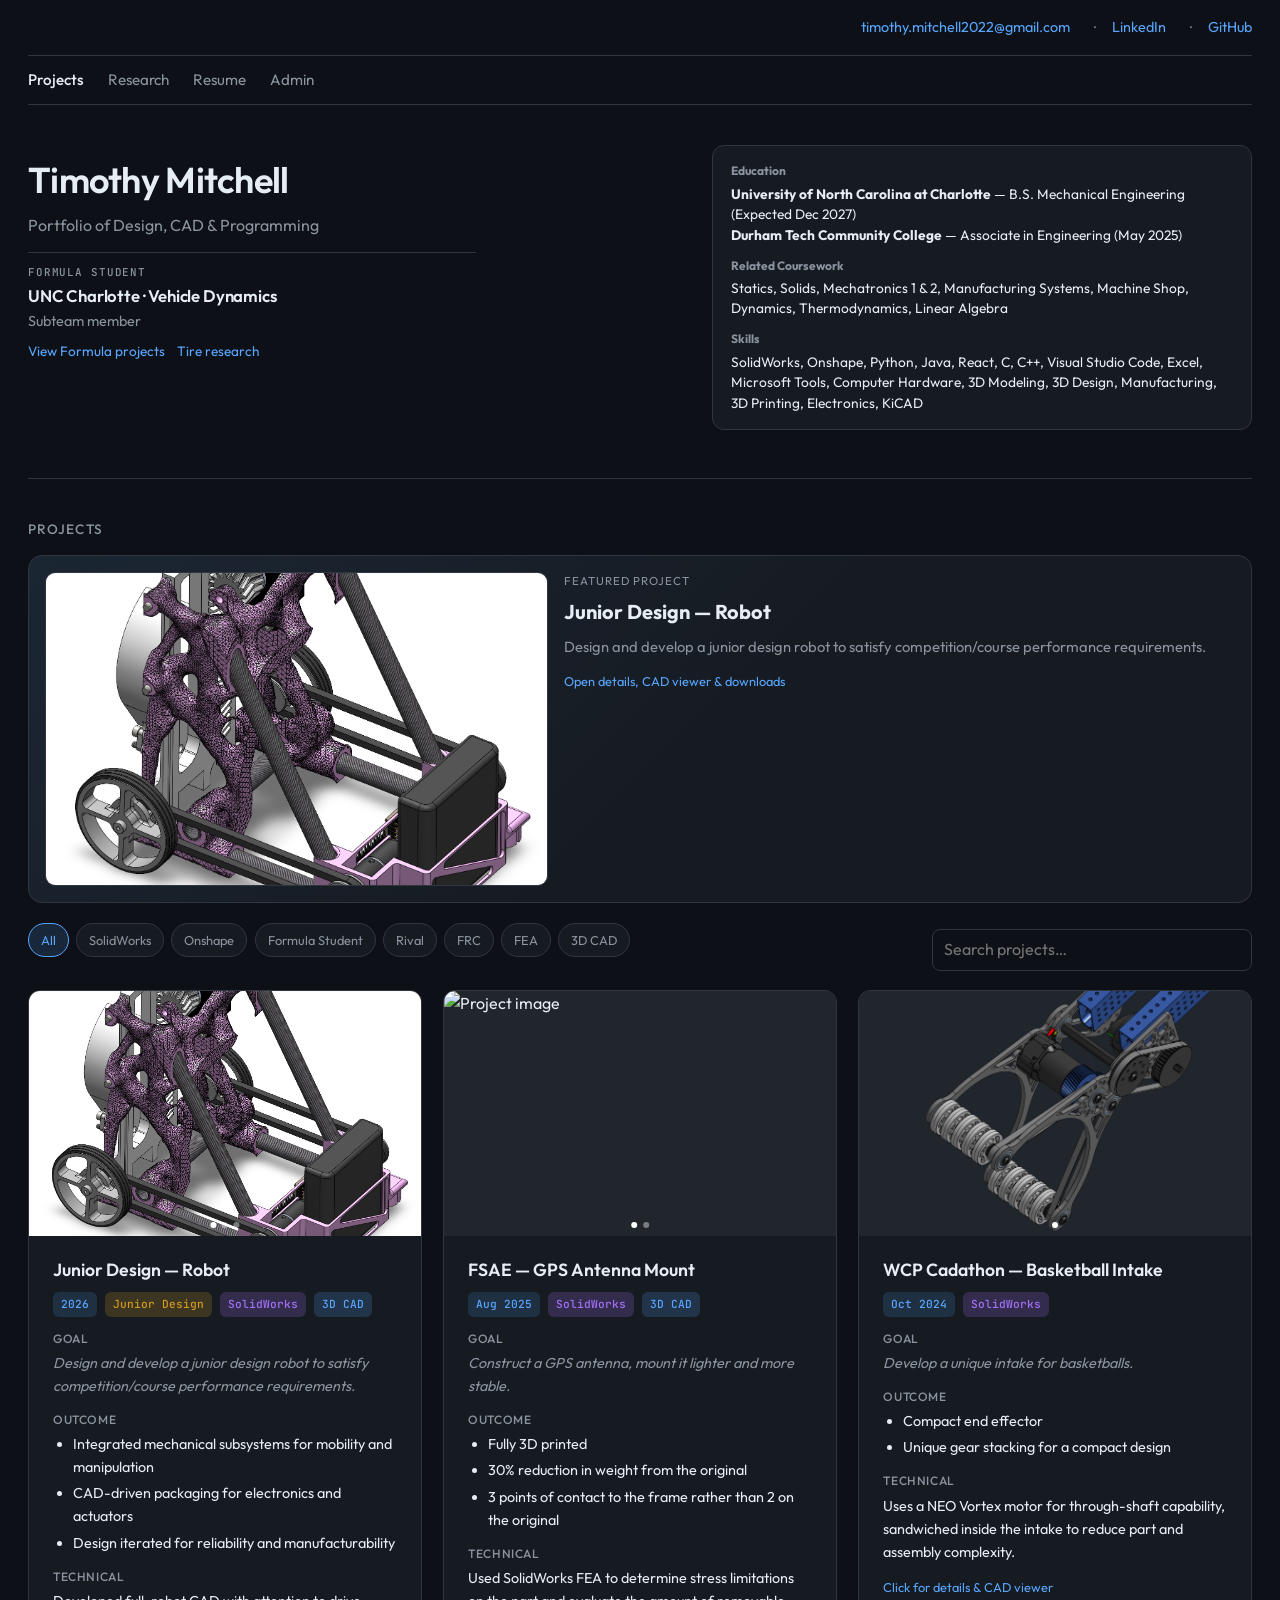
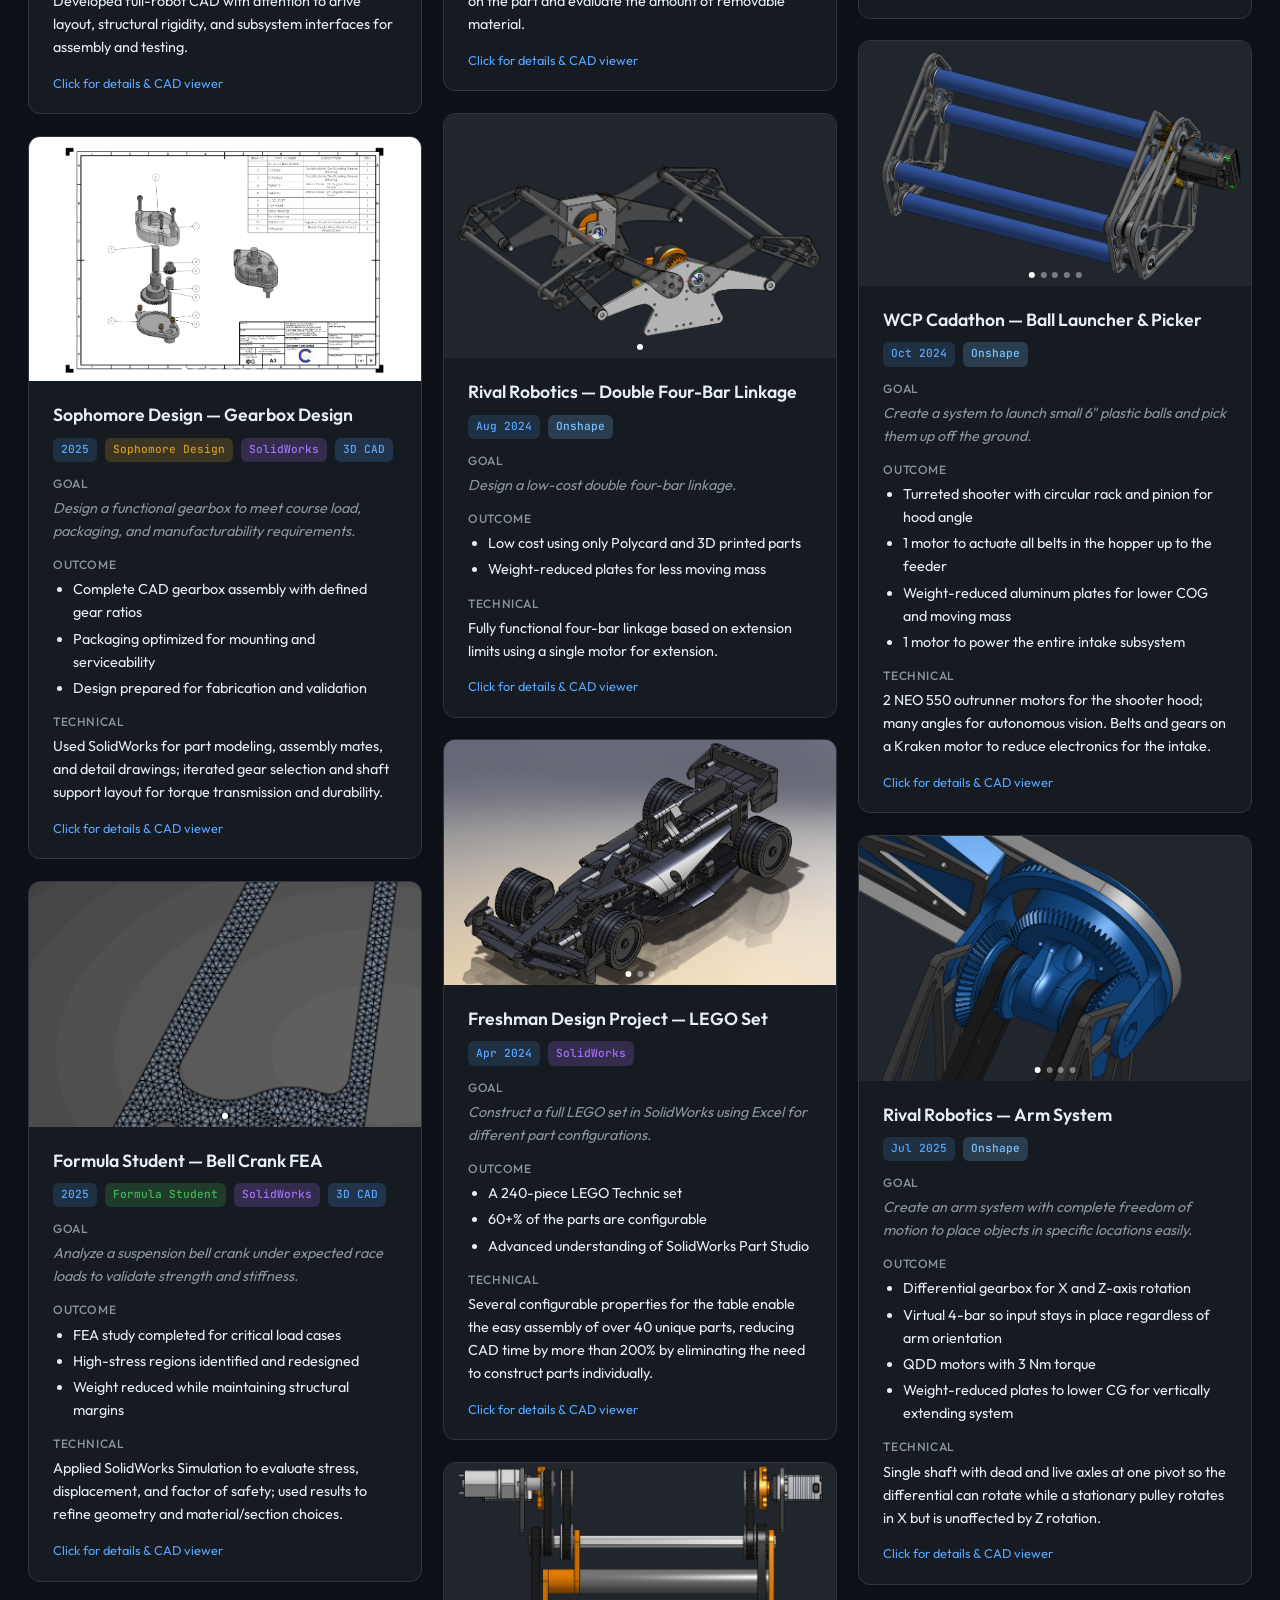
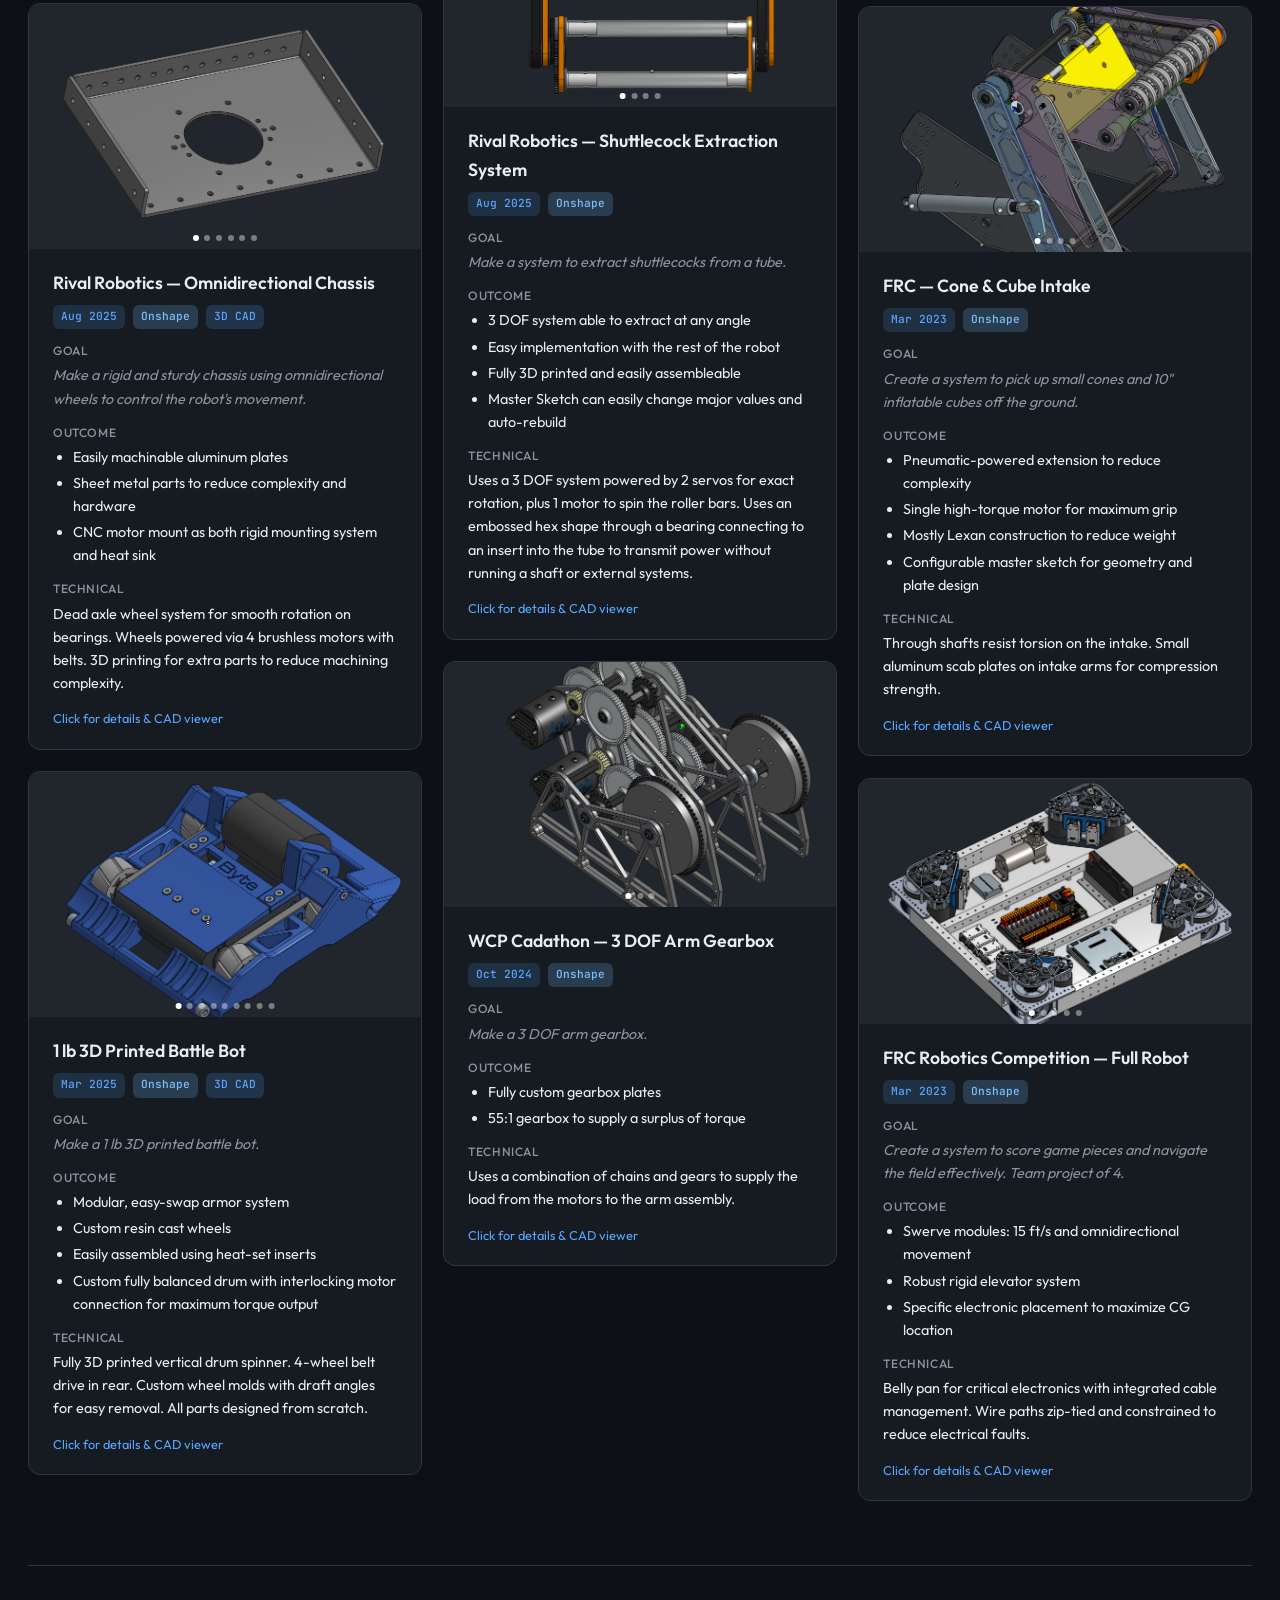
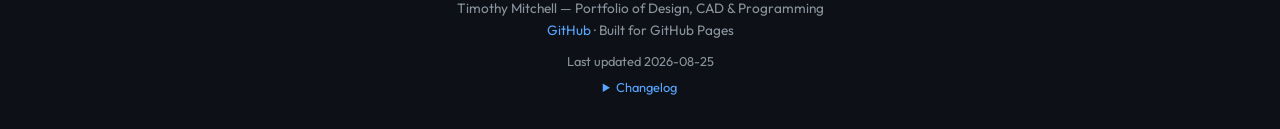
==== index.html @ 36905fd9 "﻿Ship portfolio CAD viewer, local admin CMS, and project polish. Adds STEP/GLB viewer features, feat" ====
<!DOCTYPE html>
<html lang="en">
<head>
  <meta charset="UTF-8" />
  <meta name="viewport" content="width=device-width, initial-scale=1.0" />
  <title>Timothy Mitchell — Portfolio of Design, CAD & Programming</title>
  <meta name="description" content="Portfolio of Timothy Mitchell — mechanical design, CAD, FEA, Formula Student, and robotics projects. SolidWorks, Onshape, and engineering coursework." />
  <meta name="author" content="Timothy Mitchell" />
  <link rel="canonical" href="https://timothym2005.github.io/Portfolio-Website/" />
  <meta property="og:type" content="website" />
  <meta property="og:title" content="Timothy Mitchell — Portfolio of Design, CAD & Programming" />
  <meta property="og:description" content="Mechanical design, CAD, FEA, Formula Student, and robotics projects." />
  <meta property="og:url" content="https://timothym2005.github.io/Portfolio-Website/" />
  <meta property="og:image" content="https://timothym2005.github.io/Portfolio-Website/images/gearbox-design/full-assembly.png" />
  <meta name="twitter:card" content="summary_large_image" />
  <meta name="twitter:title" content="Timothy Mitchell — Portfolio of Design, CAD & Programming" />
  <meta name="twitter:description" content="Mechanical design, CAD, FEA, Formula Student, and robotics projects." />
  <meta name="twitter:image" content="https://timothym2005.github.io/Portfolio-Website/images/gearbox-design/full-assembly.png" />
  <link rel="icon" href="favicon.svg" type="image/svg+xml" />
  <link rel="preconnect" href="https://fonts.googleapis.com" />
  <link rel="preconnect" href="https://fonts.gstatic.com" crossorigin />
  <link href="https://fonts.googleapis.com/css2?family=Outfit:wght@300;400;500;600;700&family=JetBrains+Mono:wght@400;500&display=swap" rel="stylesheet" />
  <link rel="stylesheet" href="style.css" />
  <script type="importmap">
  {
    "imports": {
      "three": "https://cdn.jsdelivr.net/npm/three@0.164.1/build/three.module.js",
      "three/addons/": "https://cdn.jsdelivr.net/npm/three@0.164.1/examples/jsm/"
    }
  }
  </script>
  <style>
    /* Projects page only */
    section {
      padding: 2.5rem 0 4rem;
    }

    section h2 {
      font-size: 0.85rem;
      font-weight: 500;
      text-transform: uppercase;
      letter-spacing: 0.08em;
      color: var(--text-muted);
      margin-bottom: 0;
      column-span: all;
    }

    .visually-hidden {
      position: absolute;
      width: 1px;
      height: 1px;
      padding: 0;
      margin: -1px;
      overflow: hidden;
      clip: rect(0, 0, 0, 0);
      white-space: nowrap;
      border: 0;
    }

    .projects-heading-row {
      display: flex;
      flex-wrap: wrap;
      align-items: baseline;
      justify-content: space-between;
      gap: 0.5rem 1rem;
      margin-bottom: 0.85rem;
    }

    .projects-filter-count {
      margin: 0;
      font-size: 0.85rem;
      color: var(--text-muted);
    }

    .project-filters {
      display: flex;
      flex-wrap: wrap;
      gap: 0.45rem;
      margin-bottom: 1.25rem;
    }

    .project-filter-btn {
      border: 1px solid var(--border);
      background: var(--surface);
      color: var(--text-muted);
      border-radius: 999px;
      padding: 0.35rem 0.75rem;
      font: inherit;
      font-size: 0.8rem;
      cursor: pointer;
      transition: border-color 0.15s, color 0.15s, background 0.15s;
    }

    .project-filter-btn:hover {
      border-color: var(--accent);
      color: var(--text);
    }

    .project-filter-btn.active {
      border-color: var(--accent);
      background: var(--accent-soft);
      color: var(--accent);
    }

    .project.is-filter-hidden {
      display: none;
    }

    .projects {
      column-count: 1;
      column-gap: 1.35rem;
    }

    .project {
      break-inside: avoid;
      margin-bottom: 1.35rem;
    }

    @media (min-width: 640px) {
      .projects { column-count: 2; }
    }

    @media (min-width: 980px) {
      .projects { column-count: 3; }
    }

    @media (min-width: 1400px) {
      .projects {
        column-count: 4;
        column-gap: 1.25rem;
      }
    }

    .project {
      background: var(--surface);
      border: 1px solid var(--border);
      border-radius: 12px;
      overflow: hidden;
      transition: border-color 0.2s, background 0.2s;
      display: flex;
      flex-direction: column;
    }

    .project-body {
      padding: 1.25rem 1.5rem;
    }

    .project:hover {
      border-color: var(--accent);
      background: var(--surface-hover);
    }

    .project-body .project-header {
      display: flex;
      flex-wrap: wrap;
      align-items: center;
      gap: 0.5rem 1rem;
      margin-bottom: 0.75rem;
    }

    .project-title {
      font-size: 1.1rem;
      font-weight: 600;
    }

    .project-meta {
      display: flex;
      flex-wrap: wrap;
      gap: 0.5rem;
    }

    .pill {
      font-size: 0.7rem;
      font-weight: 500;
      padding: 0.2rem 0.5rem;
      border-radius: 6px;
      font-family: 'JetBrains Mono', monospace;
    }

    .pill.date {
      background: var(--accent-soft);
      color: var(--accent);
    }

    .pill.solidworks {
      background: rgba(163, 113, 247, 0.2);
      color: var(--tag-swd);
    }

    .pill.onshape {
      background: rgba(121, 192, 255, 0.2);
      color: var(--tag-onshape);
    }

    .pill.formula {
      background: rgba(63, 185, 80, 0.2);
      color: var(--success);
    }

    .pill.course {
      background: rgba(210, 153, 34, 0.2);
      color: #d29922;
    }

    .project h3 {
      font-size: 0.75rem;
      font-weight: 500;
      text-transform: uppercase;
      letter-spacing: 0.05em;
      color: var(--text-muted);
      margin: 0.75rem 0 0.25rem;
    }

    .project p, .project ul {
      font-size: 0.9rem;
      color: var(--text);
      margin-bottom: 0.5rem;
    }

    .project ul {
      padding-left: 1.25rem;
      margin-top: 0.25rem;
    }

    .project li {
      margin-bottom: 0.2rem;
    }

    .project .goal {
      color: var(--text-muted);
      font-style: italic;
    }

    /* Carousel */
    .project-carousel {
      position: relative;
      width: 100%;
      aspect-ratio: 16 / 10;
      background: var(--surface-hover);
      overflow: hidden;
    }

    .project-carousel.carousel-empty {
      display: flex;
      align-items: center;
      justify-content: center;
      color: var(--text-muted);
      font-size: 0.85rem;
    }

    .carousel-viewport {
      position: relative;
      width: 100%;
      height: 100%;
    }

    .carousel-track {
      position: absolute;
      inset: 0;
      display: flex;
      transition: transform 0.35s ease;
    }

    .carousel-track img {
      height: 100%;
      object-fit: cover;
      flex-shrink: 0;
      display: block;
    }

    .carousel-btn {
      position: absolute;
      top: 50%;
      transform: translateY(-50%);
      width: 2.5rem;
      height: 2.5rem;
      border: none;
      border-radius: 50%;
      background: rgba(0, 0, 0, 0.5);
      color: #fff;
      font-size: 1.25rem;
      cursor: pointer;
      opacity: 0;
      transition: opacity 0.2s;
      z-index: 2;
    }

    .project-carousel:hover .carousel-btn {
      opacity: 1;
    }

    .carousel-prev { left: 0.5rem; }
    .carousel-next { right: 0.5rem; }

    .carousel-dots {
      position: absolute;
      bottom: 0.5rem;
      left: 50%;
      transform: translateX(-50%);
      display: flex;
      gap: 0.35rem;
      z-index: 2;
    }

    .carousel-dot {
      width: 6px;
      height: 6px;
      border-radius: 50%;
      border: none;
      background: rgba(255, 255, 255, 0.4);
      cursor: pointer;
      padding: 0;
      transition: background 0.2s;
    }

    .carousel-dot.active {
      background: #fff;
    }

    .project-body h3 { margin-top: 0.75rem; }

    .project-model-viewer {
      width: 100%;
      aspect-ratio: 16 / 10;
      border: 1px solid var(--border);
      border-radius: 10px;
      overflow: hidden;
      background: radial-gradient(circle at top, #1f2630, #141922 65%);
      display: flex;
      align-items: center;
      justify-content: center;
      color: var(--text-muted);
      font-size: 0.85rem;
      margin-top: 0.5rem;
    }

    .model-viewer-canvas {
      width: 100%;
      height: 100%;
      display: block;
      cursor: grab;
    }

    .model-viewer-canvas:active {
      cursor: grabbing;
    }

    .pill.cad {
      background: rgba(88, 166, 255, 0.18);
      color: var(--accent);
    }

    .project {
      cursor: pointer;
    }

    .project-open-hint {
      margin-top: 0.85rem !important;
      margin-bottom: 0 !important;
      font-size: 0.8rem !important;
      color: var(--accent) !important;
    }

    body.modal-open {
      overflow: hidden;
    }

    .project-modal[hidden] {
      display: none !important;
    }

    .project-modal {
      position: fixed;
      inset: 0;
      z-index: 1000;
      display: flex;
      align-items: center;
      justify-content: center;
      padding: 1rem;
    }

    .project-modal-backdrop {
      position: absolute;
      inset: 0;
      background: rgba(1, 4, 9, 0.72);
    }

    .project-modal-dialog {
      position: relative;
      width: min(1100px, 100%);
      max-height: min(90vh, 900px);
      overflow: auto;
      background: var(--surface);
      border: 1px solid var(--border);
      border-radius: 14px;
      padding: 1.25rem;
      z-index: 1;
    }

    .project-modal-close {
      position: absolute;
      top: 0.65rem;
      right: 0.75rem;
      width: 2.25rem;
      height: 2.25rem;
      border: 1px solid var(--border);
      border-radius: 8px;
      background: var(--bg);
      color: var(--text);
      font-size: 1.35rem;
      line-height: 1;
      cursor: pointer;
    }

    .project-modal-layout {
      display: grid;
      grid-template-columns: 1.2fr 1fr;
      gap: 1.25rem;
      align-items: start;
    }

    .project-modal-viewer {
      width: 100%;
      min-height: 420px;
      border: 1px solid var(--border);
      border-radius: 12px;
      overflow: hidden;
      background: radial-gradient(circle at top, #1f2630, #141922 65%);
      display: flex;
      align-items: stretch;
      justify-content: center;
      color: var(--text-muted);
      font-size: 0.9rem;
      text-align: center;
      padding: 0;
      position: relative;
    }

    .model-viewer-shell {
      width: 100%;
      height: 100%;
      display: grid;
      grid-template-rows: minmax(280px, 1fr) auto auto;
      min-height: 420px;
    }

    .model-viewer-stage {
      position: relative;
      min-height: 280px;
      height: 100%;
      background: radial-gradient(circle at top, #1f2630, #141922 65%);
    }

    .model-viewer-toolbar {
      display: flex;
      flex-wrap: wrap;
      gap: 0.55rem 0.85rem;
      align-items: center;
      padding: 0.55rem 0.7rem;
      border-top: 1px solid var(--border);
      background: rgba(13, 17, 23, 0.92);
      font-size: 0.78rem;
      color: var(--text-muted);
    }

    .model-viewer-field {
      display: inline-flex;
      align-items: center;
      gap: 0.4rem;
    }

    .model-viewer-field select,
    .model-viewer-field input[type="range"] {
      font: inherit;
      color: var(--text);
      background: var(--bg);
      border: 1px solid var(--border);
      border-radius: 6px;
    }

    .model-viewer-field select {
      padding: 0.2rem 0.4rem;
    }

    .model-viewer-explode input[type="range"] {
      width: 7rem;
      vertical-align: middle;
    }

    .model-viewer-toggle {
      display: inline-flex;
      align-items: center;
      gap: 0.35rem;
      cursor: pointer;
    }

    .model-viewer-parts {
      max-height: 9.5rem;
      overflow: auto;
      border-top: 1px solid var(--border);
      background: var(--surface);
      text-align: left;
    }

    .model-viewer-parts-header {
      display: flex;
      justify-content: space-between;
      align-items: center;
      padding: 0.45rem 0.7rem;
      font-size: 0.75rem;
      text-transform: uppercase;
      letter-spacing: 0.05em;
      color: var(--text-muted);
      border-bottom: 1px solid var(--border);
    }

    .model-viewer-parts-header button {
      appearance: none;
      border: 0;
      background: none;
      color: var(--accent);
      font: inherit;
      font-size: 0.78rem;
      text-transform: none;
      letter-spacing: 0;
      cursor: pointer;
      padding: 0;
    }

    .model-viewer-parts-header button:hover {
      text-decoration: underline;
    }

    .model-viewer-parts-list {
      list-style: none;
      margin: 0;
      padding: 0.35rem 0.55rem 0.55rem;
      display: grid;
      gap: 0.35rem;
    }

    .model-viewer-part-row {
      display: grid;
      grid-template-columns: minmax(0, 1fr) auto;
      gap: 0.45rem;
      align-items: center;
    }

    .model-viewer-part-toggle {
      display: flex;
      align-items: center;
      gap: 0.45rem;
      font-size: 0.8rem;
      color: var(--text);
      cursor: pointer;
      min-width: 0;
    }

    .model-viewer-part-toggle span {
      overflow: hidden;
      text-overflow: ellipsis;
      white-space: nowrap;
    }

    .model-viewer-part-material {
      font: inherit;
      font-size: 0.72rem;
      color: var(--text);
      background: var(--bg);
      border: 1px solid var(--border);
      border-radius: 6px;
      padding: 0.15rem 0.3rem;
      max-width: 9.5rem;
    }

    .model-viewer-parts-list label {
      display: flex;
      align-items: center;
      gap: 0.45rem;
      font-size: 0.8rem;
      color: var(--text);
      cursor: pointer;
    }

    .model-viewer-size {
      position: absolute;
      left: 0.6rem;
      bottom: 0.6rem;
      z-index: 2;
      padding: 0.25rem 0.5rem;
      border-radius: 6px;
      background: rgba(13, 17, 23, 0.78);
      border: 1px solid var(--border);
      color: var(--text-muted);
      font-size: 0.72rem;
      pointer-events: none;
    }

    .model-viewer-actions {
      display: inline-flex;
      flex-wrap: wrap;
      gap: 0.35rem;
    }

    .model-viewer-actions button {
      appearance: none;
      border: 1px solid var(--border);
      background: var(--bg);
      color: var(--text);
      font: inherit;
      font-size: 0.75rem;
      border-radius: 6px;
      padding: 0.25rem 0.5rem;
      cursor: pointer;
    }

    .model-viewer-actions button:hover {
      border-color: var(--accent);
      color: var(--accent);
    }

    .project-modal-downloads {
      display: flex;
      flex-wrap: wrap;
      gap: 0.45rem;
      margin-top: 0.55rem;
    }

    .project-download-link {
      display: inline-flex;
      align-items: center;
      padding: 0.35rem 0.65rem;
      border-radius: 8px;
      border: 1px solid var(--border);
      background: var(--surface);
      color: var(--accent);
      text-decoration: none;
      font-size: 0.8rem;
    }

    .project-download-link:hover {
      border-color: var(--accent);
    }

    .project-story {
      margin: 0.35rem 0 0;
      padding-left: 1.1rem;
      color: var(--text);
    }

    .project-story li + li {
      margin-top: 0.35rem;
    }

    .pill.featured {
      background: rgba(63, 185, 80, 0.18);
      color: var(--success);
    }

    .featured-project {
      margin: 0 0 1.25rem;
    }

    .featured-card {
      display: grid;
      grid-template-columns: minmax(220px, 0.9fr) minmax(0, 1.2fr);
      gap: 1rem;
      padding: 1rem;
      border: 1px solid var(--border);
      border-radius: 14px;
      background: linear-gradient(135deg, rgba(88, 166, 255, 0.08), transparent 55%), var(--surface);
      cursor: pointer;
    }

    .featured-card:focus-visible {
      outline: 2px solid var(--accent);
      outline-offset: 2px;
    }

    .featured-media {
      aspect-ratio: 16 / 10;
      border-radius: 10px;
      overflow: hidden;
      border: 1px solid var(--border);
      background: #11161d;
    }

    .featured-media img {
      width: 100%;
      height: 100%;
      object-fit: cover;
      display: block;
    }

    .featured-eyebrow {
      margin: 0 0 0.35rem;
      font-size: 0.72rem;
      letter-spacing: 0.08em;
      text-transform: uppercase;
      color: var(--text-muted);
    }

    .featured-card h3 {
      margin: 0 0 0.45rem;
      font-size: 1.25rem;
    }

    .featured-card .goal {
      color: var(--text-muted);
      font-size: 0.92rem;
    }

    .featured-card .project-open-hint {
      margin-top: 0.75rem !important;
    }

    .projects-toolbar {
      display: flex;
      flex-wrap: wrap;
      gap: 0.75rem;
      align-items: center;
      justify-content: space-between;
      margin-bottom: 0.85rem;
    }

    .project-search {
      flex: 1 1 220px;
      max-width: 320px;
    }

    .project-search input {
      width: 100%;
      font: inherit;
      color: var(--text);
      background: var(--bg);
      border: 1px solid var(--border);
      border-radius: 8px;
      padding: 0.45rem 0.7rem;
    }

    .site-meta-footer {
      margin-top: 0.55rem;
      font-size: 0.8rem;
      color: var(--text-muted);
    }

    .site-meta-footer details {
      margin-top: 0.35rem;
    }

    .site-meta-footer summary {
      cursor: pointer;
      color: var(--accent);
    }

    .site-changelog {
      margin: 0.45rem 0 0;
      padding-left: 1.1rem;
      font-size: 0.78rem;
    }

    @media (max-width: 800px) {
      .featured-card {
        grid-template-columns: 1fr;
      }
    }

    .model-viewer-status p {
      margin: 0;
    }

    .model-viewer-status-note {
      max-width: 22rem;
      font-size: 0.78rem;
    }

    .model-viewer-spinner {
      width: 2rem;
      height: 2rem;
      border: 3px solid var(--border);
      border-top-color: var(--accent);
      border-radius: 50%;
      animation: model-viewer-spin 0.8s linear infinite;
    }

    @keyframes model-viewer-spin {
      to { transform: rotate(360deg); }
    }

    .model-viewer-overlay {
      position: absolute;
      inset: 0;
      display: flex;
      flex-direction: column;
      align-items: center;
      justify-content: center;
      gap: 0.75rem;
      background: rgba(13, 17, 23, 0.72);
      color: var(--text-muted);
      z-index: 2;
      font-size: 0.85rem;
    }

    .model-viewer-overlay[hidden] {
      display: none !important;
    }

    .project-modal-hint {
      margin-top: 0.45rem;
      font-size: 0.8rem;
      color: var(--text-muted);
    }

    .project-modal-content h2 {
      font-size: 1.35rem;
      margin: 0 2rem 0.65rem 0;
    }

    .project-modal-meta {
      display: flex;
      flex-wrap: wrap;
      gap: 0.45rem;
      margin-bottom: 1rem;
    }

    .project-modal-body h3 {
      font-size: 0.75rem;
      font-weight: 500;
      text-transform: uppercase;
      letter-spacing: 0.05em;
      color: var(--text-muted);
      margin: 0.85rem 0 0.3rem;
    }

    .project-modal-body p,
    .project-modal-body ul {
      font-size: 0.95rem;
      color: var(--text);
      margin-bottom: 0.4rem;
    }

    .project-modal-body ul {
      padding-left: 1.2rem;
    }

    .project-modal-body .goal {
      color: var(--text-muted);
      font-style: italic;
    }

    .project-modal-document {
      margin: 0.75rem 0 1rem;
    }

    .project-modal-document-header {
      display: flex;
      flex-wrap: wrap;
      gap: 0.5rem 1rem;
      align-items: center;
      justify-content: space-between;
      margin-bottom: 0.45rem;
    }

    .project-modal-document-header a {
      font-size: 0.85rem;
    }

    .project-modal-pdf {
      width: 100%;
      min-height: 420px;
      height: 50vh;
      border: 1px solid var(--border);
      border-radius: 10px;
      background: var(--bg);
    }

    @media (max-width: 860px) {
      .project-modal-layout {
        grid-template-columns: 1fr;
      }

      .project-modal-viewer {
        aspect-ratio: 16 / 10;
        min-height: 240px;
      }

      .project-modal-pdf {
        min-height: 320px;
        height: 45vh;
      }
    }

    .hero-grid {
      display: grid;
      grid-template-columns: 1fr;
      gap: 1.5rem;
    }

    .hero-intro {
      display: flex;
      flex-direction: column;
      gap: 0.85rem;
      min-width: 0;
    }

    .hero-affiliation {
      max-width: 28rem;
      padding: 0.7rem 0 0.15rem;
      border-top: 1px solid var(--border);
    }

    .hero-affiliation-kicker {
      margin: 0 0 0.2rem;
      font-family: "JetBrains Mono", monospace;
      font-size: 0.68rem;
      font-weight: 500;
      letter-spacing: 0.08em;
      text-transform: uppercase;
      color: var(--text-muted);
    }

    .hero-affiliation-title {
      margin: 0;
      font-size: 1.05rem;
      font-weight: 600;
      letter-spacing: -0.01em;
      color: var(--text);
      line-height: 1.3;
    }

    .hero-affiliation-meta {
      margin: 0.2rem 0 0;
      font-size: 0.9rem;
      color: var(--text-muted);
    }

    .hero-affiliation-actions {
      display: flex;
      flex-wrap: wrap;
      gap: 0.75rem;
      margin-top: 0.55rem;
    }

    .hero-affiliation-actions a,
    .hero-affiliation-actions button {
      appearance: none;
      border: 0;
      background: none;
      padding: 0;
      font: inherit;
      font-size: 0.85rem;
      color: var(--accent);
      text-decoration: none;
      cursor: pointer;
    }

    .hero-affiliation-actions a:hover,
    .hero-affiliation-actions button:hover {
      text-decoration: underline;
    }

    .hero-profile {
      background: var(--surface);
      border: 1px solid var(--border);
      border-radius: 12px;
      padding: 1rem 1.1rem;
      font-size: 0.86rem;
      line-height: 1.5;
    }

    .hero-profile h2 {
      font-size: 0.75rem;
      margin: 0.7rem 0 0.2rem;
      color: var(--text-muted);
    }

    .hero-profile h2:first-child {
      margin-top: 0;
    }

    .hero-profile p {
      margin: 0;
      color: var(--text);
    }

    @media (min-width: 980px) {
      .hero-grid {
        grid-template-columns: minmax(320px, 1.15fr) minmax(420px, 540px);
        align-items: start;
        gap: 2rem;
      }

      .hero-intro {
        padding-top: 0.35rem;
      }
    }
  </style>
</head>
<body>
  <div class="container" id="top">
    <nav class="contact" aria-label="Contact">
      <span><a href="mailto:timothy.mitchell2022@gmail.com">timothy.mitchell2022@gmail.com</a></span>
      <span><a href="https://www.linkedin.com/in/timothy-mitchell-">LinkedIn</a></span>
      <span><a href="https://github.com/TimothyM2005">GitHub</a></span>
    </nav>
    <nav class="site-nav" aria-label="Main">
      <a href="index.html" class="active">Projects</a>
      <a href="research.html">Research</a>
      <a href="resume.html">Resume</a>
      <a href="admin.html">Admin</a>
    </nav>
    <header>
      <div class="hero-grid">
        <div class="hero-intro">
          <div>
            <h1>Timothy Mitchell</h1>
            <p class="tagline">Portfolio of Design, CAD &amp; Programming</p>
          </div>
          <aside class="hero-affiliation" aria-label="Formula Student affiliation">
            <p class="hero-affiliation-kicker">Formula Student</p>
            <p class="hero-affiliation-title">UNC Charlotte · Vehicle Dynamics</p>
            <p class="hero-affiliation-meta">Subteam member</p>
            <div class="hero-affiliation-actions">
              <button type="button" data-filter-jump="formula">View Formula projects</button>
              <a href="research.html">Tire research</a>
            </div>
          </aside>
        </div>
        <aside class="hero-profile" aria-label="Quick profile">
          <h2>Education</h2>
          <p><strong>University of North Carolina at Charlotte</strong> — B.S. Mechanical Engineering (Expected Dec 2027)</p>
          <p><strong>Durham Tech Community College</strong> — Associate in Engineering (May 2025)</p>

          <h2>Related Coursework</h2>
          <p>Statics, Solids, Mechatronics 1 &amp; 2, Manufacturing Systems, Machine Shop, Dynamics, Thermodynamics, Linear Algebra</p>

          <h2>Skills</h2>
          <p>SolidWorks, Onshape, Python, Java, React, C, C++, Visual Studio Code, Excel, Microsoft Tools, Computer Hardware, 3D Modeling, 3D Design, Manufacturing, 3D Printing, Electronics, KiCAD</p>
        </aside>
      </div>
    </header>

    <section>
      <div class="projects-heading-row">
        <h2>Projects</h2>
        <p id="projects-filter-count" class="projects-filter-count" hidden></p>
      </div>
      <div id="featured-project" class="featured-project" hidden></div>
      <div class="projects-toolbar">
        <div class="project-filters" id="project-filters" role="toolbar" aria-label="Filter projects"></div>
        <label class="project-search">
          <span class="visually-hidden">Search projects</span>
          <input id="project-search" type="search" placeholder="Search projects…" autocomplete="off" />
        </label>
      </div>
      <div class="projects" id="projects-grid">
        <p style="color: var(--text-muted); font-size: 0.9rem;">Loading projects…</p>
      </div>
    </section>

    <footer>
      <p>Timothy Mitchell — Portfolio of Design, CAD & Programming</p>
      <p><a href="https://github.com/TimothyM2005">GitHub</a> · Built for GitHub Pages</p>
      <div id="site-meta-footer" class="site-meta-footer" hidden></div>
    </footer>
  </div>

  <a href="#top" class="back-to-top" aria-label="Back to top">&uarr;</a>

  <script type="module">
    import { renderProjects, buildImageManifest, buildModelManifest } from "./scripts/projects.js?v=feat10";
    import { loadProjects } from "./scripts/projects-store.js?v=feat10";

    const AUTO_ADVANCE_MS = 4500;
    const PAUSE_AFTER_MANUAL_MS = 8000;

    function initCarousels(manifest) {
      manifest = manifest || {};
      document.querySelectorAll(".project-carousel").forEach(function (el) {
        const id = el.getAttribute("data-project");
        const images = manifest[id] || [];

        if (images.length === 0) {
          el.classList.add("carousel-empty");
          el.textContent = "Add images in images/" + id + "/ then run: python scripts/build_image_manifest.py";
          return;
        }

        const viewport = document.createElement("div");
        viewport.className = "carousel-viewport";
        const track = document.createElement("div");
        track.className = "carousel-track";
        const imgWidthPct = 100 / images.length;
        track.style.width = 100 * images.length + "%";

        images.forEach(function (src) {
          const img = document.createElement("img");
          img.src = src;
          img.alt = "Project image";
          img.loading = "lazy";
          img.style.width = imgWidthPct + "%";
          track.appendChild(img);
        });

        const prevBtn = document.createElement("button");
        prevBtn.type = "button";
        prevBtn.className = "carousel-btn carousel-prev";
        prevBtn.setAttribute("aria-label", "Previous image");
        prevBtn.innerHTML = "&#8249;";

        const nextBtn = document.createElement("button");
        nextBtn.type = "button";
        nextBtn.className = "carousel-btn carousel-next";
        nextBtn.setAttribute("aria-label", "Next image");
        nextBtn.innerHTML = "&#8250;";

        const dotsWrap = document.createElement("div");
        dotsWrap.className = "carousel-dots";
        images.forEach(function (_, i) {
          const dot = document.createElement("button");
          dot.type = "button";
          dot.className = "carousel-dot" + (i === 0 ? " active" : "");
          dot.setAttribute("aria-label", "Go to image " + (i + 1));
          dotsWrap.appendChild(dot);
        });

        viewport.appendChild(track);
        viewport.appendChild(prevBtn);
        viewport.appendChild(nextBtn);
        el.appendChild(viewport);
        el.appendChild(dotsWrap);

        let index = 0;
        let autoTimer = null;
        let pauseTimer = null;

        function goTo(i) {
          index = (i + images.length) % images.length;
          track.style.transform = "translateX(-" + index * (100 / images.length) + "%)";
          dotsWrap.querySelectorAll(".carousel-dot").forEach(function (d, j) {
            d.classList.toggle("active", j === index);
          });
        }

        function next() {
          goTo(index + 1);
        }

        function prev() {
          goTo(index - 1);
        }

        function startAuto() {
          stopAuto();
          autoTimer = setInterval(next, AUTO_ADVANCE_MS);
        }

        function stopAuto() {
          if (autoTimer) clearInterval(autoTimer);
          autoTimer = null;
        }

        function pauseThenResume() {
          stopAuto();
          if (pauseTimer) clearTimeout(pauseTimer);
          pauseTimer = setTimeout(startAuto, PAUSE_AFTER_MANUAL_MS);
        }

        prevBtn.addEventListener("click", function (event) {
          event.stopPropagation();
          prev();
          pauseThenResume();
        });
        nextBtn.addEventListener("click", function (event) {
          event.stopPropagation();
          next();
          pauseThenResume();
        });
        dotsWrap.querySelectorAll(".carousel-dot").forEach(function (dot, i) {
          dot.addEventListener("click", function (event) {
            event.stopPropagation();
            goTo(i);
            pauseThenResume();
          });
        });

        startAuto();
      });
    }

    function initMedia(projects) {
      const imagesPromise = fetch("images/manifest.json")
        .then(function (r) {
          return r.ok ? r.json() : {};
        })
        .catch(function () {
          return {};
        });

      const modelsPromise = fetch("models/manifest.json")
        .then(function (r) {
          return r.ok ? r.json() : {};
        })
        .catch(function () {
          return {};
        });

      return Promise.all([imagesPromise, modelsPromise]).then(function (results) {
        const folderImageManifest = results[0] || {};
        const fileModelManifest = results[1] || {};
        const imageManifest = buildImageManifest(projects, folderImageManifest);
        const modelManifest = buildModelManifest(projects, fileModelManifest);
        initCarousels(imageManifest);
        renderFeaturedProject(projects, imageManifest);

        // Bind detail-modal clicks independently of Three.js so CDN failures
        // cannot disable "Click for details".
        return import("./scripts/project-modal.js?v=cadui6")
          .then(function (modalMod) {
            modalMod.initProjectModal(projects, modelManifest);
            return import("./scripts/model-viewer.js?v=cadui6")
              .then(function (viewerMod) {
                viewerMod.initModelViewers(modelManifest);
              })
              .catch(function (err) {
                console.warn("3D viewer unavailable; project details still work.", err);
              })
              .then(function () {
                return modelManifest;
              });
          })
          .catch(function (err) {
            console.warn("Project modal unavailable.", err);
            return modelManifest;
          });
      });
    }

    const grid = document.getElementById("projects-grid");
    const filtersEl = document.getElementById("project-filters");
    const filterCountEl = document.getElementById("projects-filter-count");
    let allProjects = [];
    let activeModelManifest = {};
    let activeFilter = "all";
    let activeSearch = "";

    const FILTER_DEFS = [
      { id: "all", label: "All" },
      { id: "solidworks", label: "SolidWorks" },
      { id: "onshape", label: "Onshape" },
      { id: "formula", label: "Formula Student" },
      { id: "rival", label: "Rival" },
      { id: "frc", label: "FRC" },
      { id: "fea", label: "FEA" },
      { id: "cad", label: "3D CAD" }
    ];

    function projectSearchText(project) {
      const tags = (project.tags || []).map(function (tag) {
        return String(tag.label || "") + " " + String(tag.type || "");
      }).join(" ");
      const story = (project.story || []).join(" ");
      return [
        project.id,
        project.title,
        project.goal,
        project.details,
        project.technical,
        story,
        tags
      ].join(" ").toLowerCase();
    }

    function projectMatchesSearch(project, query) {
      if (!query) return true;
      return projectSearchText(project).indexOf(query) !== -1;
    }

    function projectMatchesFilter(project, filterId, modelManifest) {
      if (!filterId || filterId === "all") return true;
      const text = projectSearchText(project);
      const tags = project.tags || [];

      if (filterId === "solidworks") {
        return tags.some(function (tag) {
          return String(tag.type).toLowerCase() === "solidworks" ||
            String(tag.label).toLowerCase().indexOf("solidworks") !== -1;
        }) || text.indexOf("solidworks") !== -1;
      }
      if (filterId === "onshape") {
        return tags.some(function (tag) {
          return String(tag.type).toLowerCase() === "onshape" ||
            String(tag.label).toLowerCase().indexOf("onshape") !== -1;
        }) || text.indexOf("onshape") !== -1;
      }
      if (filterId === "formula") {
        return tags.some(function (tag) {
          return String(tag.type).toLowerCase() === "formula" ||
            String(tag.label).toLowerCase().indexOf("formula") !== -1;
        }) || text.indexOf("formula") !== -1 || text.indexOf("fsae") !== -1;
      }
      if (filterId === "rival") {
        return text.indexOf("rival") !== -1;
      }
      if (filterId === "frc") {
        return text.indexOf("frc") !== -1;
      }
      if (filterId === "fea") {
        return text.indexOf("fea") !== -1;
      }
      if (filterId === "cad") {
        return !!(project.modelUrl || (modelManifest && modelManifest[project.id]));
      }
      return true;
    }

    function availableFilters(projects, modelManifest) {
      return FILTER_DEFS.filter(function (def) {
        if (def.id === "all") return true;
        return projects.some(function (project) {
          return projectMatchesFilter(project, def.id, modelManifest);
        });
      });
    }

    function applyProjectFilter(filterId) {
      activeFilter = filterId || "all";
      let visible = 0;
      document.querySelectorAll("#projects-grid .project").forEach(function (card) {
        const id = card.getAttribute("data-project");
        const project = allProjects.find(function (item) { return item.id === id; });
        const show = project
          ? projectMatchesFilter(project, activeFilter, activeModelManifest) &&
            projectMatchesSearch(project, activeSearch)
          : activeFilter === "all" && !activeSearch;
        card.classList.toggle("is-filter-hidden", !show);
        if (show) visible += 1;
      });

      if (filtersEl) {
        filtersEl.querySelectorAll(".project-filter-btn").forEach(function (btn) {
          btn.classList.toggle("active", btn.getAttribute("data-filter") === activeFilter);
        });
      }

      if (filterCountEl) {
        if (activeFilter === "all" && !activeSearch) {
          filterCountEl.hidden = true;
          filterCountEl.textContent = "";
        } else {
          filterCountEl.hidden = false;
          filterCountEl.textContent = visible + " shown";
        }
      }
    }

    function renderFeaturedProject(projects, imageManifest) {
      const host = document.getElementById("featured-project");
      if (!host) return;
      const featured = (projects || []).find(function (project) { return project && project.featured; });
      if (!featured) {
        host.hidden = true;
        host.innerHTML = "";
        return;
      }
      const images = (imageManifest && imageManifest[featured.id]) || featured.images || [];
      const img = images[0]
        ? '<img src="' + images[0].replace(/"/g, "&quot;") + '" alt="" loading="lazy" />'
        : "";
      const storyLine = (featured.story && featured.story[0]) || featured.goal || "";
      host.hidden = false;
      host.innerHTML =
        '<article class="featured-card" data-project="' + featured.id + '" tabindex="0" role="button" aria-label="Open featured project ' + featured.title.replace(/"/g, "&quot;") + '">' +
          '<div class="featured-media">' + img + "</div>" +
          "<div>" +
            '<p class="featured-eyebrow">Featured project</p>' +
            "<h3>" + featured.title.replace(/</g, "&lt;") + "</h3>" +
            '<p class="goal">' + storyLine.replace(/</g, "&lt;") + "</p>" +
            '<p class="project-open-hint">Open details, CAD viewer &amp; downloads</p>' +
          "</div>" +
        "</article>";
    }

    function initSiteMeta() {
      const host = document.getElementById("site-meta-footer");
      if (!host) return;
      fetch("data/site-meta.json")
        .then(function (r) { return r.ok ? r.json() : null; })
        .then(function (meta) {
          if (!meta || !meta.lastUpdated) return;
          const changelog = Array.isArray(meta.changelog) ? meta.changelog : [];
          const list = changelog
            .slice(0, 6)
            .map(function (entry) {
              return "<li><strong>" + String(entry.date || "") + "</strong> — " + String(entry.text || "") + "</li>";
            })
            .join("");
          host.hidden = false;
          host.innerHTML =
            "<p>Last updated " + String(meta.lastUpdated) + "</p>" +
            (list
              ? "<details><summary>Changelog</summary><ul class=\"site-changelog\">" + list + "</ul></details>"
              : "");
        })
        .catch(function () {});
    }

    function initProjectFilters(projects, modelManifest) {
      allProjects = projects || [];
      activeModelManifest = modelManifest || {};
      if (!filtersEl) return;

      const defs = availableFilters(allProjects, activeModelManifest);
      filtersEl.innerHTML = defs.map(function (def) {
        const activeClass = def.id === "all" ? " active" : "";
        return (
          '<button type="button" class="project-filter-btn' + activeClass +
          '" data-filter="' + def.id + '">' + def.label + "</button>"
        );
      }).join("");

      filtersEl.onclick = function (event) {
        const target = event.target;
        if (!(target instanceof HTMLElement)) return;
        const filterId = target.getAttribute("data-filter");
        if (!filterId) return;
        applyProjectFilter(filterId);
      };

      const searchInput = document.getElementById("project-search");
      if (searchInput && searchInput.dataset.bound !== "true") {
        searchInput.dataset.bound = "true";
        searchInput.addEventListener("input", function () {
          activeSearch = String(searchInput.value || "").trim().toLowerCase();
          applyProjectFilter(activeFilter);
        });
      }

      applyProjectFilter("all");
    }

    document.addEventListener("click", function (event) {
      const target = event.target;
      if (!(target instanceof HTMLElement)) return;
      const jump = target.getAttribute("data-filter-jump");
      if (!jump) return;
      applyProjectFilter(jump);
      const section = document.getElementById("project-filters");
      if (section) section.scrollIntoView({ behavior: "smooth", block: "start" });
    });

    function showLoadError(message) {
      if (!grid) return;
      grid.innerHTML =
        '<p style="color: var(--text-muted);">' +
        (message || "Unable to load projects.") +
        " Serve the site with a local server (not file://), e.g. <code>python -m http.server 8000</code>, then open <code>http://localhost:8000</code>.</p>";
    }

    loadProjects()
      .then(function (result) {
        const projects = renderProjects(result.projects, grid);
        initSiteMeta();
        return initMedia(projects).then(function (modelManifest) {
          initProjectFilters(projects, modelManifest || {});
        });
      })
      .catch(function (err) {
        console.error(err);
        showLoadError(err && err.message ? err.message : "Unable to load projects.");
      });

    (function () {
      var btn = document.querySelector(".back-to-top");
      if (!btn) return;
      function update() {
        if (window.scrollY > 400) btn.classList.add("visible");
        else btn.classList.remove("visible");
      }
      window.addEventListener("scroll", update);
      update();
    })();
  </script>
</body>
</html>
---- style.css ----
/* Shared layout and header/footer - used by index.html, research.html, resume.html */
:root {
  --bg: #0d1117;
  --surface: #161b22;
  --surface-hover: #21262d;
  --text: #e6edf3;
  --text-muted: #8b949e;
  --accent: #58a6ff;
  --accent-soft: rgba(88, 166, 255, 0.15);
  --border: #30363d;
  --success: #3fb950;
  --tag-swd: #a371f7;
  --tag-onshape: #79c0ff;
}

* {
  box-sizing: border-box;
  margin: 0;
  padding: 0;
}

html {
  scroll-behavior: smooth;
}

body {
  font-family: 'Outfit', sans-serif;
  background: var(--bg);
  color: var(--text);
  line-height: 1.6;
  min-height: 100vh;
}

.container {
  max-width: 1680px;
  margin: 0 auto;
  padding: 0 1.25rem;
}

@media (min-width: 1100px) {
  .container {
    padding: 0 1.75rem;
  }
}

@media (min-width: 1500px) {
  .container {
    padding: 0 2rem;
  }
}

/* Contact bar - right-aligned */
.contact {
  display: flex;
  flex-wrap: wrap;
  align-items: center;
  justify-content: flex-end;
  gap: 1rem 1.5rem;
  padding: 1rem 0;
  border-bottom: 1px solid var(--border);
  font-size: 0.9rem;
}

.contact a {
  color: var(--accent);
  text-decoration: none;
}

.contact a:hover {
  text-decoration: underline;
}

.contact span + span::before {
  content: "·";
  margin-right: 1rem;
  color: var(--text-muted);
}

/* Site navigation (Projects | Research | Resume) */
.site-nav {
  display: flex;
  flex-wrap: wrap;
  align-items: center;
  gap: 0.25rem 1.5rem;
  padding: 0.75rem 0;
  border-bottom: 1px solid var(--border);
  font-size: 0.95rem;
}

.site-nav a {
  color: var(--text-muted);
  text-decoration: none;
}

.site-nav a:hover {
  color: var(--accent);
}

.site-nav a.active {
  color: var(--text);
  font-weight: 500;
}

/* Hero / page title */
header {
  padding: 2.5rem 0 3rem;
  border-bottom: 1px solid var(--border);
}

header h1 {
  font-size: clamp(1.75rem, 4vw, 2.25rem);
  font-weight: 600;
  letter-spacing: -0.02em;
  margin-bottom: 0.25rem;
}

header .tagline {
  font-size: 1rem;
  color: var(--text-muted);
  font-weight: 400;
}

/* Main content area - consistent spacing */
main {
  padding: 2.5rem 0 4rem;
}

main h2 {
  font-size: 0.85rem;
  font-weight: 500;
  text-transform: uppercase;
  letter-spacing: 0.08em;
  color: var(--text-muted);
  margin-bottom: 1.5rem;
}

/* Footer */
footer {
  padding: 2rem 0;
  border-top: 1px solid var(--border);
  text-align: center;
  font-size: 0.85rem;
  color: var(--text-muted);
}

footer a {
  color: var(--accent);
  text-decoration: none;
}

footer a:hover {
  text-decoration: underline;
}

/* Back to top */
.back-to-top {
  position: fixed;
  bottom: 1.5rem;
  right: 1.5rem;
  width: 2.75rem;
  height: 2.75rem;
  display: flex;
  align-items: center;
  justify-content: center;
  background: var(--surface);
  border: 1px solid var(--border);
  border-radius: 50%;
  color: var(--text);
  text-decoration: none;
  font-size: 1.25rem;
  opacity: 0;
  visibility: hidden;
  transition: opacity 0.2s, visibility 0.2s, border-color 0.2s;
  z-index: 100;
}

.back-to-top:hover {
  border-color: var(--accent);
  color: var(--accent);
}

.back-to-top.visible {
  opacity: 1;
  visibility: visible;
}
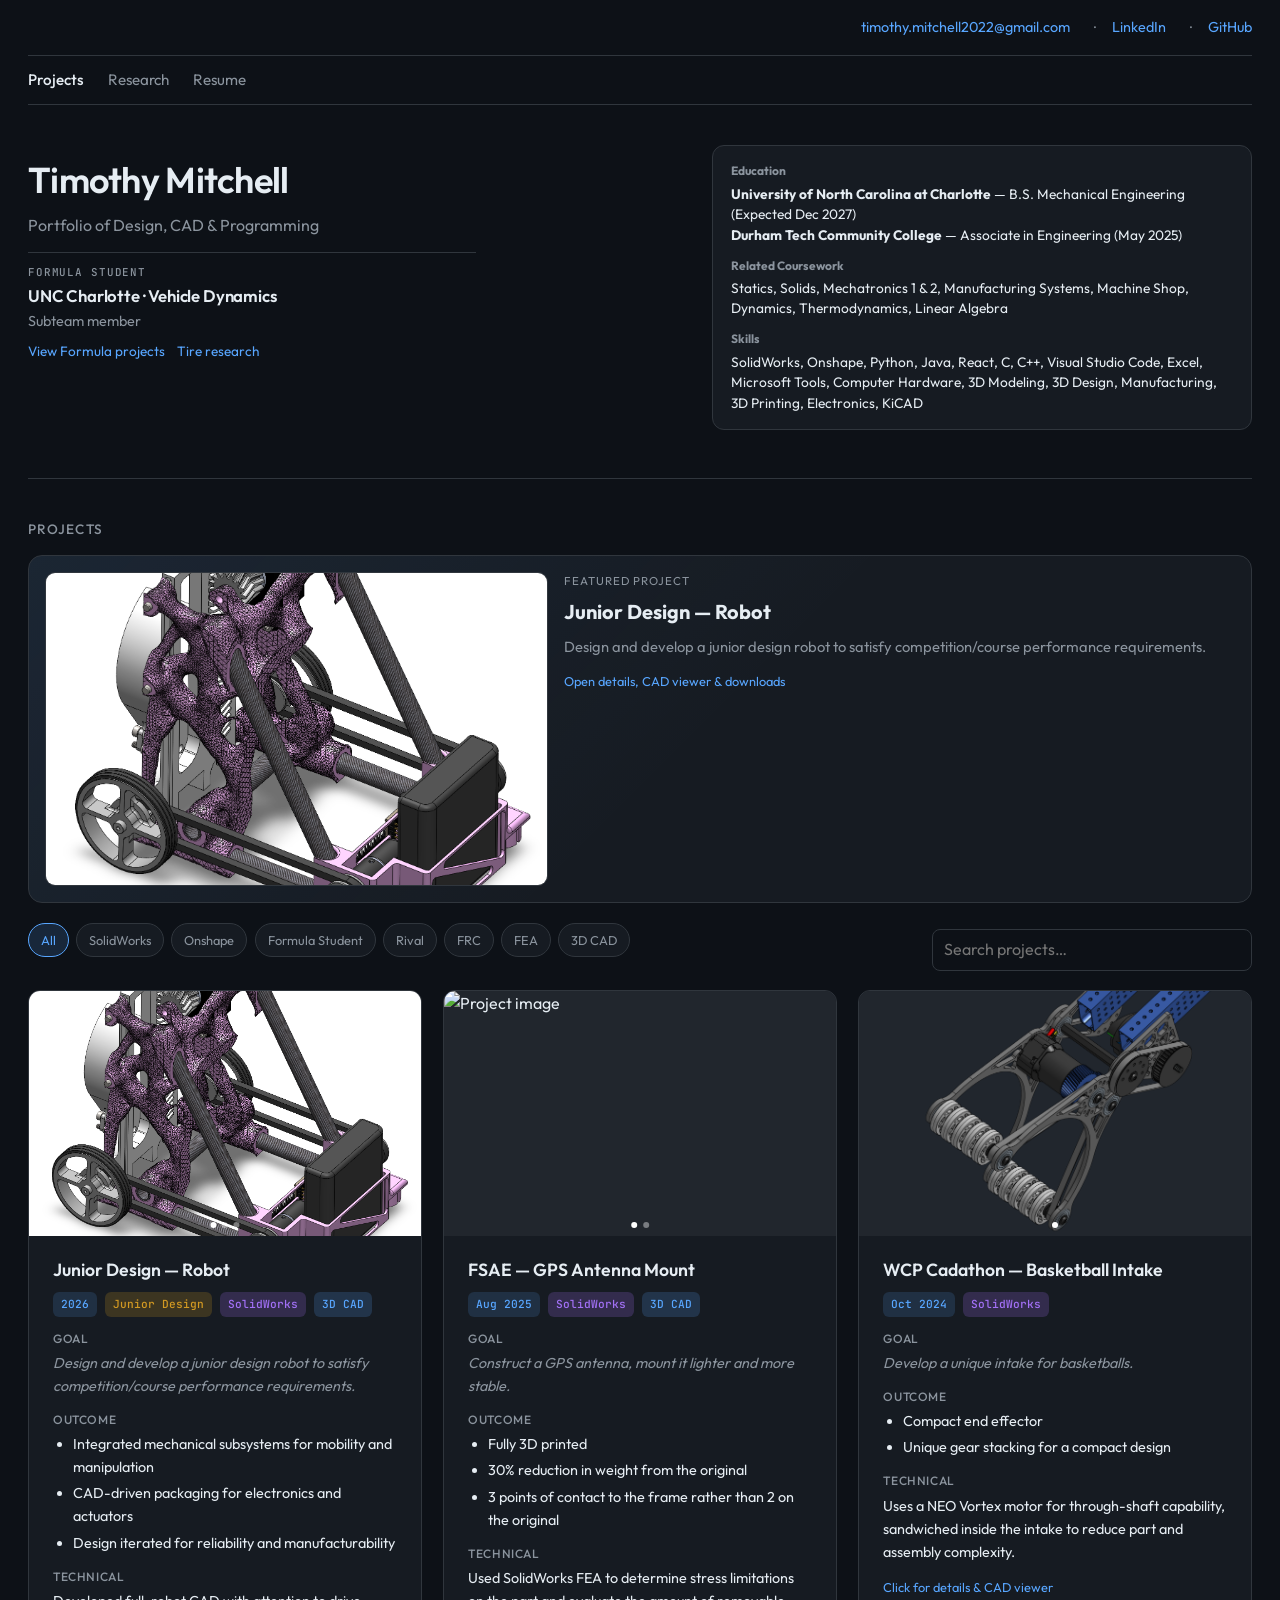
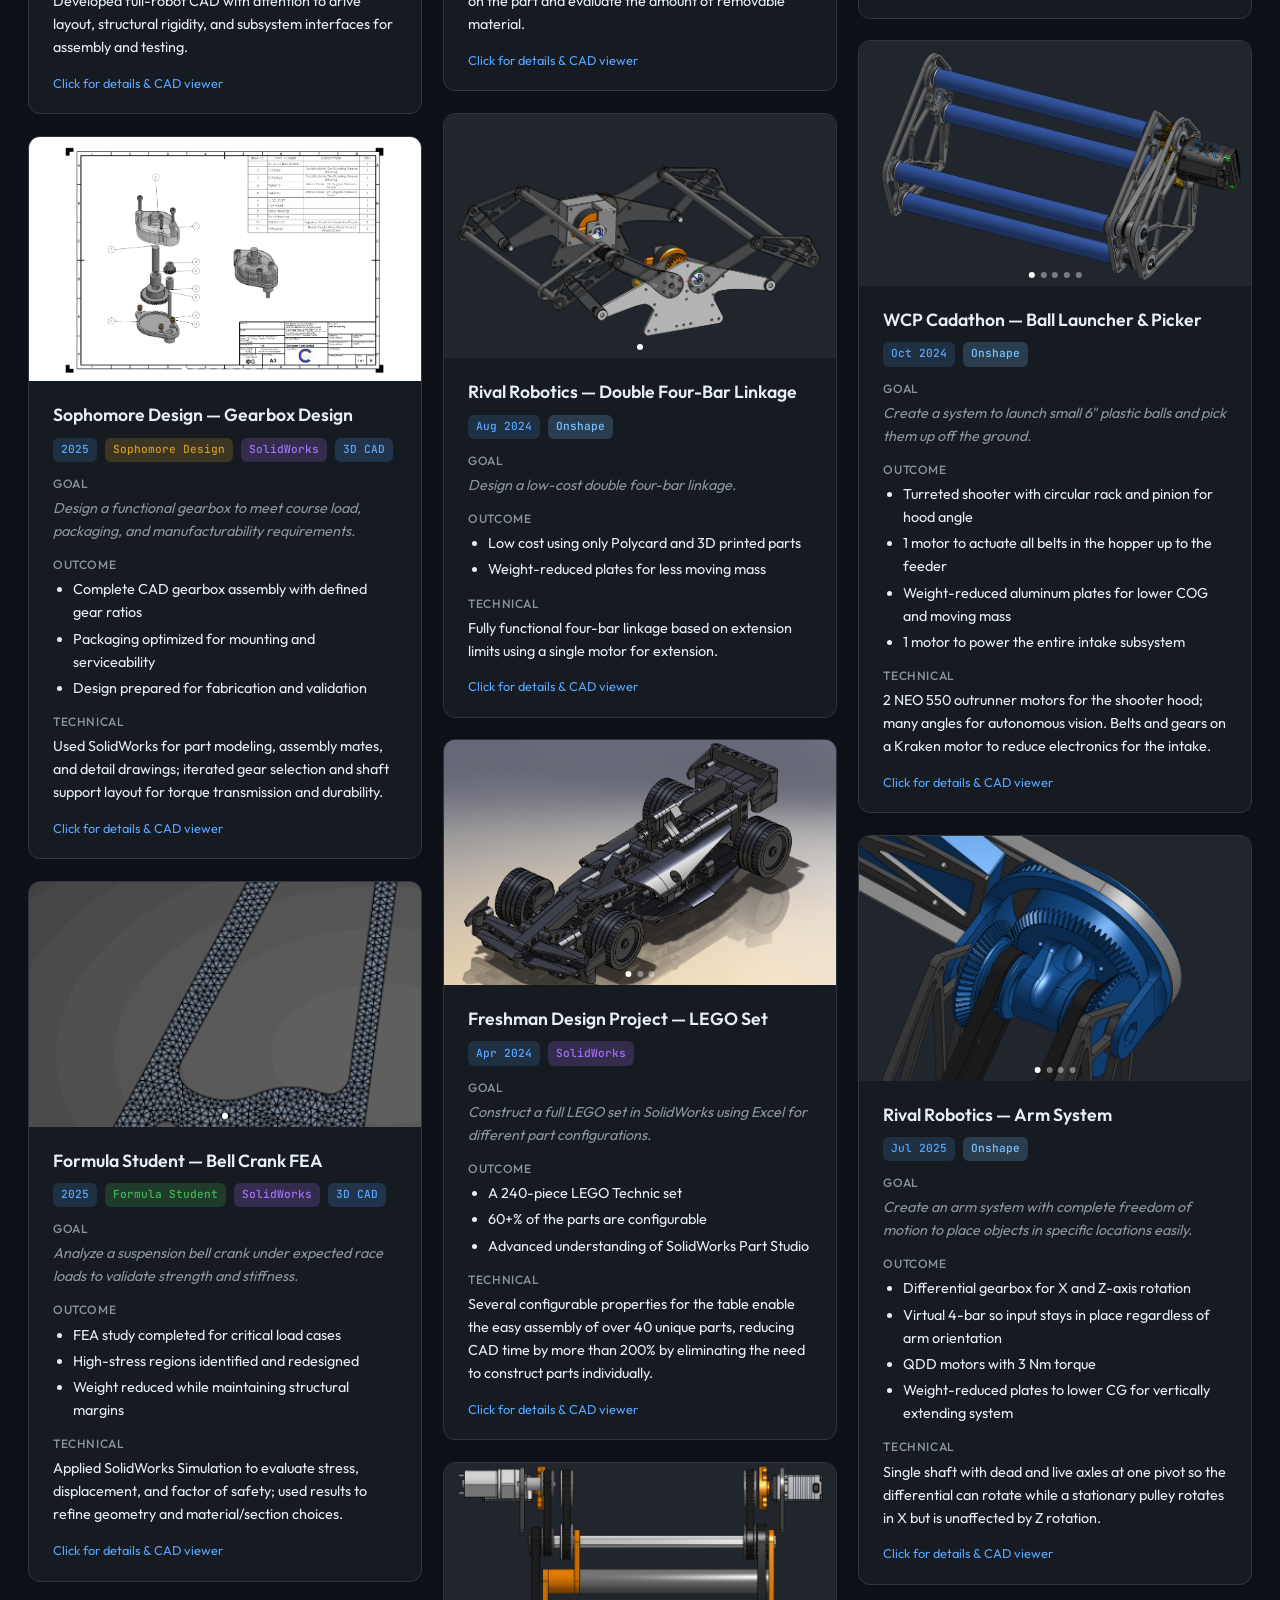
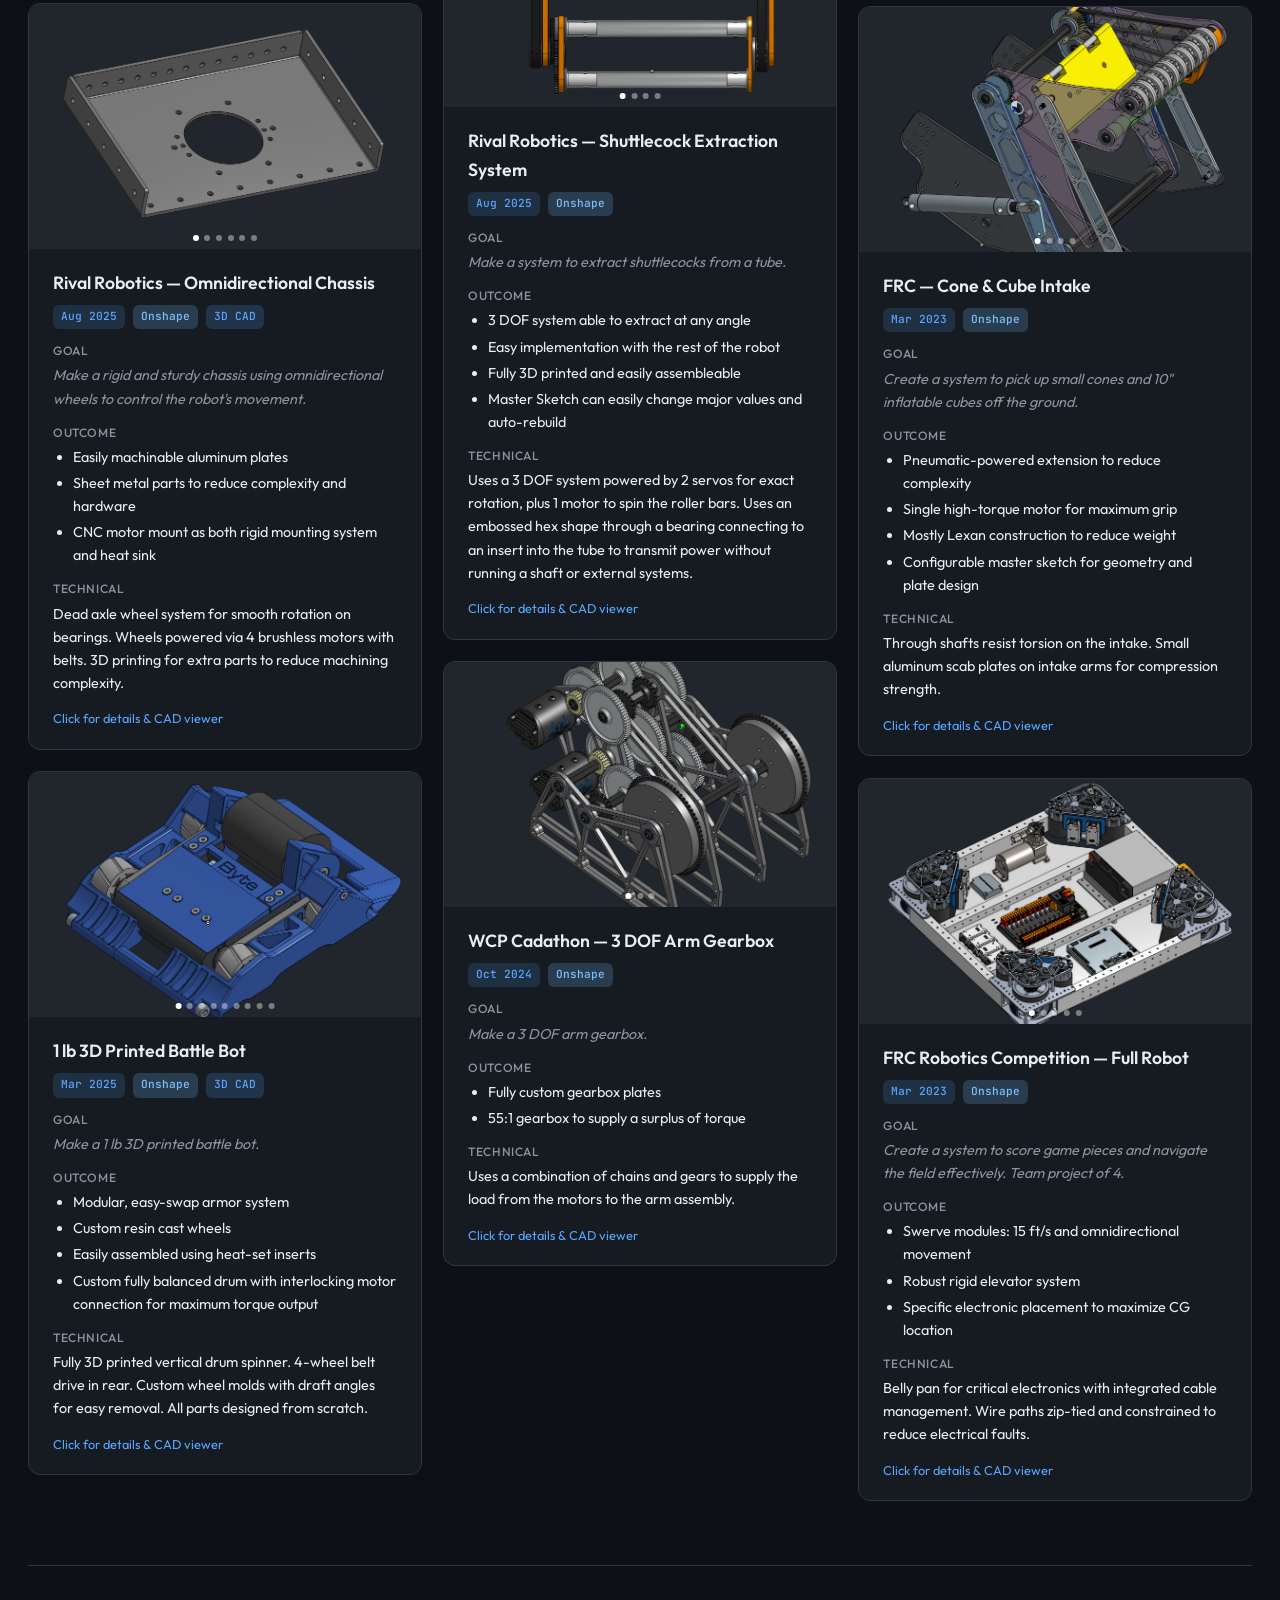
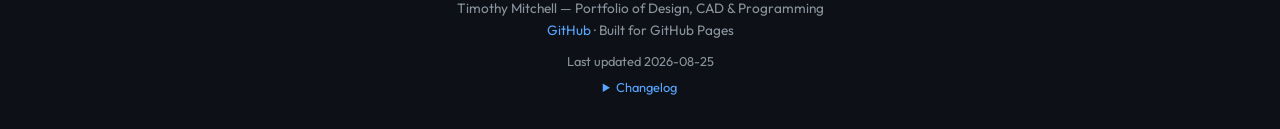
==== commit af7a8800: "Polish project modal and CAD viewer for public GitHub Pages. Remove Admin from public nav, tighten d" ====
--- a/index.html
+++ b/index.html
@@ -387,41 +387,84 @@
 
     .project-modal-dialog {
       position: relative;
-      width: min(1100px, 100%);
-      max-height: min(90vh, 900px);
-      overflow: auto;
+      width: min(1100px, 96vw);
+      max-height: min(90vh, 860px);
+      overflow: hidden;
+      display: flex;
+      flex-direction: column;
       background: var(--surface);
       border: 1px solid var(--border);
       border-radius: 14px;
-      padding: 1.25rem;
+      padding: 1.1rem 1.15rem 1.15rem;
       z-index: 1;
     }
 
     .project-modal-close {
       position: absolute;
-      top: 0.65rem;
-      right: 0.75rem;
-      width: 2.25rem;
-      height: 2.25rem;
+      top: 0.55rem;
+      right: 0.65rem;
+      width: 2.1rem;
+      height: 2.1rem;
       border: 1px solid var(--border);
       border-radius: 8px;
       background: var(--bg);
       color: var(--text);
-      font-size: 1.35rem;
+      font-size: 1.25rem;
       line-height: 1;
       cursor: pointer;
+      z-index: 2;
     }
 
     .project-modal-layout {
       display: grid;
-      grid-template-columns: 1.2fr 1fr;
-      gap: 1.25rem;
-      align-items: start;
+      grid-template-columns: minmax(0, 1.15fr) minmax(280px, 0.95fr);
+      gap: 1.15rem;
+      align-items: stretch;
+      min-height: 0;
+      flex: 1;
+      overflow: hidden;
+    }
+
+    .project-modal-viewer-wrap {
+      min-width: 0;
+      display: flex;
+      flex-direction: column;
+      min-height: 0;
+    }
+
+    .project-modal-content {
+      min-width: 0;
+      min-height: 0;
+      overflow-y: auto;
+      padding-right: 0.3rem;
+      scrollbar-gutter: stable;
+      scrollbar-width: thin;
+      scrollbar-color: var(--scrollbar-thumb) var(--scrollbar-track);
+    }
+
+    .project-modal-content::-webkit-scrollbar {
+      width: 10px;
+    }
+
+    .project-modal-content::-webkit-scrollbar-track {
+      background: var(--scrollbar-track);
+      border-radius: 8px;
+    }
+
+    .project-modal-content::-webkit-scrollbar-thumb {
+      background: var(--scrollbar-thumb);
+      border-radius: 8px;
+      border: 2px solid var(--scrollbar-track);
+    }
+
+    .project-modal-content::-webkit-scrollbar-thumb:hover {
+      background: var(--scrollbar-thumb-hover);
     }
 
     .project-modal-viewer {
       width: 100%;
-      min-height: 420px;
+      flex: 1 1 auto;
+      min-height: 280px;
       border: 1px solid var(--border);
       border-radius: 12px;
       overflow: hidden;
@@ -453,20 +496,27 @@
 
     .model-viewer-toolbar {
       display: flex;
-      flex-wrap: wrap;
-      gap: 0.55rem 0.85rem;
-      align-items: center;
-      padding: 0.55rem 0.7rem;
+      flex-direction: column;
+      gap: 0;
+      padding: 0.4rem 0.6rem;
       border-top: 1px solid var(--border);
       background: rgba(13, 17, 23, 0.92);
-      font-size: 0.78rem;
-      color: var(--text-muted);
+      font-size: 0.76rem;
+      color: var(--text-muted);
+    }
+
+    .model-viewer-toolbar-row {
+      display: flex;
+      flex-wrap: wrap;
+      gap: 0.35rem 0.7rem;
+      align-items: center;
     }
 
     .model-viewer-field {
       display: inline-flex;
       align-items: center;
-      gap: 0.4rem;
+      gap: 0.3rem;
+      white-space: nowrap;
     }
 
     .model-viewer-field select,
@@ -479,78 +529,183 @@
     }
 
     .model-viewer-field select {
-      padding: 0.2rem 0.4rem;
-    }
-
-    .model-viewer-explode input[type="range"] {
-      width: 7rem;
+      padding: 0.15rem 0.3rem;
+      max-width: 7.5rem;
+    }
+
+    .model-viewer-explode input[type="range"],
+    .model-viewer-clip input[type="range"] {
+      width: 4.75rem;
       vertical-align: middle;
     }
 
     .model-viewer-toggle {
       display: inline-flex;
       align-items: center;
-      gap: 0.35rem;
+      gap: 0.28rem;
       cursor: pointer;
+      white-space: nowrap;
+    }
+
+    .model-viewer-section-group {
+      display: inline-flex;
+      flex-wrap: wrap;
+      align-items: center;
+      gap: 0.35rem 0.55rem;
+      min-width: 0;
+    }
+
+    .model-viewer-section-opts {
+      display: inline-flex;
+      flex-wrap: wrap;
+      align-items: center;
+      gap: 0.35rem 0.55rem;
+      transition: opacity 0.15s ease;
+    }
+
+    .model-viewer-section-opts.is-disabled {
+      opacity: 0.4;
+      pointer-events: none;
+    }
+
+    .model-viewer-actions {
+      display: inline-flex;
+      flex-wrap: wrap;
+      gap: 0.3rem;
+      margin-left: auto;
+    }
+
+    .model-viewer-actions button {
+      appearance: none;
+      border: 1px solid var(--border);
+      background: var(--bg);
+      color: var(--text);
+      font: inherit;
+      font-size: 0.74rem;
+      border-radius: 6px;
+      padding: 0.22rem 0.5rem;
+      cursor: pointer;
+    }
+
+    .model-viewer-actions button:hover {
+      border-color: var(--accent);
+      color: var(--accent);
     }
 
     .model-viewer-parts {
-      max-height: 9.5rem;
-      overflow: auto;
+      max-height: 8.5rem;
+      overflow: hidden;
       border-top: 1px solid var(--border);
       background: var(--surface);
       text-align: left;
+      display: flex;
+      flex-direction: column;
+    }
+
+    .model-viewer-parts.is-collapsed {
+      max-height: none;
+    }
+
+    .model-viewer-parts.is-collapsed .model-viewer-parts-list,
+    .model-viewer-parts.is-collapsed .model-viewer-parts-show-all {
+      display: none;
+    }
+
+    .model-viewer-parts:not(.is-collapsed) {
+      overflow: auto;
     }
 
     .model-viewer-parts-header {
       display: flex;
       justify-content: space-between;
       align-items: center;
-      padding: 0.45rem 0.7rem;
+      gap: 0.5rem;
+      padding: 0.35rem 0.65rem;
+      font-size: 0.75rem;
+      letter-spacing: 0.04em;
+      color: var(--text-muted);
+      border-bottom: 1px solid transparent;
+    }
+
+    .model-viewer-parts:not(.is-collapsed) .model-viewer-parts-header {
+      border-bottom-color: var(--border);
+      position: sticky;
+      top: 0;
+      background: var(--surface);
+      z-index: 1;
+    }
+
+    .model-viewer-parts-toggle {
+      appearance: none;
+      border: 0;
+      background: none;
+      color: var(--text-muted);
+      font: inherit;
       font-size: 0.75rem;
       text-transform: uppercase;
       letter-spacing: 0.05em;
-      color: var(--text-muted);
-      border-bottom: 1px solid var(--border);
-    }
-
-    .model-viewer-parts-header button {
+      cursor: pointer;
+      padding: 0.15rem 0;
+      display: inline-flex;
+      align-items: center;
+      gap: 0.35rem;
+    }
+
+    .model-viewer-parts-toggle::before {
+      content: "";
+      width: 0;
+      height: 0;
+      border-left: 4px solid transparent;
+      border-right: 4px solid transparent;
+      border-top: 5px solid currentColor;
+      transition: transform 0.15s ease;
+    }
+
+    .model-viewer-parts.is-collapsed .model-viewer-parts-toggle::before {
+      transform: rotate(-90deg);
+    }
+
+    .model-viewer-parts-toggle:hover {
+      color: var(--text);
+    }
+
+    .model-viewer-parts-header button.model-viewer-parts-show-all {
       appearance: none;
       border: 0;
       background: none;
       color: var(--accent);
       font: inherit;
-      font-size: 0.78rem;
+      font-size: 0.75rem;
       text-transform: none;
       letter-spacing: 0;
       cursor: pointer;
       padding: 0;
     }
 
-    .model-viewer-parts-header button:hover {
+    .model-viewer-parts-header button.model-viewer-parts-show-all:hover {
       text-decoration: underline;
     }
 
     .model-viewer-parts-list {
       list-style: none;
       margin: 0;
-      padding: 0.35rem 0.55rem 0.55rem;
+      padding: 0.3rem 0.55rem 0.45rem;
       display: grid;
-      gap: 0.35rem;
+      gap: 0.25rem;
     }
 
     .model-viewer-part-row {
       display: grid;
       grid-template-columns: minmax(0, 1fr) auto;
-      gap: 0.45rem;
+      gap: 0.4rem;
       align-items: center;
     }
 
     .model-viewer-part-toggle {
       display: flex;
       align-items: center;
-      gap: 0.45rem;
-      font-size: 0.8rem;
+      gap: 0.4rem;
+      font-size: 0.78rem;
       color: var(--text);
       cursor: pointer;
       min-width: 0;
@@ -564,20 +719,20 @@
 
     .model-viewer-part-material {
       font: inherit;
-      font-size: 0.72rem;
+      font-size: 0.7rem;
       color: var(--text);
       background: var(--bg);
       border: 1px solid var(--border);
       border-radius: 6px;
-      padding: 0.15rem 0.3rem;
-      max-width: 9.5rem;
+      padding: 0.1rem 0.25rem;
+      max-width: 8.5rem;
     }
 
     .model-viewer-parts-list label {
       display: flex;
       align-items: center;
-      gap: 0.45rem;
-      font-size: 0.8rem;
+      gap: 0.4rem;
+      font-size: 0.78rem;
       color: var(--text);
       cursor: pointer;
     }
@@ -599,43 +754,77 @@
     .model-viewer-actions {
       display: inline-flex;
       flex-wrap: wrap;
-      gap: 0.35rem;
-    }
-
-    .model-viewer-actions button {
+      gap: 0.3rem;
+      margin-left: auto;
+    }
+
+    .model-viewer-icon-btn {
       appearance: none;
       border: 1px solid var(--border);
-      background: var(--bg);
-      color: var(--text);
+      background: transparent;
+      color: var(--text-muted);
       font: inherit;
-      font-size: 0.75rem;
+      font-size: 0.72rem;
       border-radius: 6px;
-      padding: 0.25rem 0.5rem;
+      padding: 0.2rem 0.45rem;
       cursor: pointer;
-    }
-
-    .model-viewer-actions button:hover {
+      display: inline-flex;
+      align-items: center;
+      gap: 0.3rem;
+      line-height: 1;
+    }
+
+    .model-viewer-icon-btn:hover {
       border-color: var(--accent);
       color: var(--accent);
     }
 
+    .model-viewer-icon-btn svg {
+      flex-shrink: 0;
+    }
+
+    @media (max-width: 560px) {
+      .model-viewer-toolbar {
+        font-size: 0.74rem;
+        padding: 0.4rem 0.5rem 0.45rem;
+      }
+
+      .model-viewer-field select {
+        max-width: 7.25rem;
+      }
+
+      .model-viewer-explode input[type="range"],
+      .model-viewer-clip input[type="range"] {
+        width: 4.5rem;
+      }
+
+      .model-viewer-icon-btn span {
+        display: none;
+      }
+
+      .model-viewer-icon-btn {
+        padding: 0.3rem;
+      }
+    }
+
     .project-modal-downloads {
       display: flex;
       flex-wrap: wrap;
-      gap: 0.45rem;
-      margin-top: 0.55rem;
+      gap: 0.4rem;
+      margin-top: 0.45rem;
     }
 
     .project-download-link {
       display: inline-flex;
       align-items: center;
-      padding: 0.35rem 0.65rem;
-      border-radius: 8px;
-      border: 1px solid var(--border);
-      background: var(--surface);
+      padding: 0.3rem 0.6rem;
+      border-radius: 7px;
+      border: 1px solid var(--border);
+      background: transparent;
       color: var(--accent);
       text-decoration: none;
-      font-size: 0.8rem;
+      font-size: 0.78rem;
+      white-space: nowrap;
     }
 
     .project-download-link:hover {
@@ -643,18 +832,23 @@
     }
 
     .project-story {
-      margin: 0.35rem 0 0;
-      padding-left: 1.1rem;
+      margin: 0.2rem 0 0;
+      padding-left: 1.05rem;
       color: var(--text);
     }
 
     .project-story li + li {
-      margin-top: 0.35rem;
+      margin-top: 0.25rem;
     }
 
     .pill.featured {
       background: rgba(63, 185, 80, 0.18);
       color: var(--success);
+    }
+
+    .pill.pdf {
+      background: rgba(248, 81, 73, 0.16);
+      color: #ff7b72;
     }
 
     .featured-project {
@@ -806,77 +1000,187 @@
     }
 
     .project-modal-hint {
-      margin-top: 0.45rem;
-      font-size: 0.8rem;
+      margin-top: 0.35rem;
+      font-size: 0.75rem;
       color: var(--text-muted);
     }
 
     .project-modal-content h2 {
-      font-size: 1.35rem;
-      margin: 0 2rem 0.65rem 0;
+      font-size: 1.25rem;
+      line-height: 1.25;
+      margin: 0 2.2rem 0.4rem 0;
     }
 
     .project-modal-meta {
       display: flex;
       flex-wrap: wrap;
-      gap: 0.45rem;
-      margin-bottom: 1rem;
+      gap: 0.35rem;
+      margin-bottom: 0.65rem;
+    }
+
+    .project-modal-section {
+      padding: 0 !important;
+      margin: 0;
+    }
+
+    .project-modal-section + .project-modal-section {
+      margin-top: 0.75rem;
+      padding-top: 0.7rem !important;
+      border-top: 1px solid var(--border);
+    }
+
+    .project-modal-docs-inline .project-modal-doc-list {
+      margin-top: 0.15rem;
     }
 
     .project-modal-body h3 {
-      font-size: 0.75rem;
-      font-weight: 500;
+      font-size: 0.68rem;
+      font-weight: 600;
       text-transform: uppercase;
-      letter-spacing: 0.05em;
-      color: var(--text-muted);
-      margin: 0.85rem 0 0.3rem;
+      letter-spacing: 0.06em;
+      color: var(--text-muted);
+      margin: 0 0 0.4rem;
+      line-height: 1.2;
     }
 
     .project-modal-body p,
     .project-modal-body ul {
-      font-size: 0.95rem;
+      font-size: 0.9rem;
+      line-height: 1.45;
       color: var(--text);
-      margin-bottom: 0.4rem;
+      margin: 0;
     }
 
     .project-modal-body ul {
-      padding-left: 1.2rem;
+      padding-left: 1.05rem;
+    }
+
+    .project-modal-body li + li {
+      margin-top: 0.3rem;
     }
 
     .project-modal-body .goal {
-      color: var(--text-muted);
-      font-style: italic;
-    }
-
-    .project-modal-document {
-      margin: 0.75rem 0 1rem;
-    }
-
-    .project-modal-document-header {
+      color: var(--text);
+      font-style: normal;
+      font-size: 0.92rem;
+      line-height: 1.45;
+    }
+
+    .project-modal-save-preset {
+      margin-top: 0.85rem;
+      padding-top: 0.75rem;
+      border-top: 1px solid var(--border);
+    }
+
+    .project-modal-save-preset .btn {
+      appearance: none;
+      border: 1px solid var(--border);
+      background: var(--text);
+      color: var(--bg);
+      font: inherit;
+      font-size: 0.82rem;
+      border-radius: 8px;
+      padding: 0.4rem 0.7rem;
+      cursor: pointer;
+    }
+
+    .project-modal-doc-list {
+      list-style: none;
+      padding: 0;
+      margin: 0;
+      display: grid;
+      gap: 0.45rem;
+    }
+
+    .project-modal-doc-list li {
       display: flex;
       flex-wrap: wrap;
-      gap: 0.5rem 1rem;
       align-items: center;
       justify-content: space-between;
-      margin-bottom: 0.45rem;
-    }
-
-    .project-modal-document-header a {
-      font-size: 0.85rem;
+      gap: 0.35rem 0.75rem;
+      padding: 0.55rem 0.7rem;
+      border: 1px solid var(--border);
+      border-radius: 10px;
+      background: var(--bg);
+    }
+
+    .project-modal-doc-title {
+      font-size: 0.9rem;
+      font-weight: 600;
+      color: var(--text);
+      min-width: 0;
+    }
+
+    .project-modal-doc-actions {
+      display: inline-flex;
+      gap: 0.75rem;
+      flex-shrink: 0;
+    }
+
+    .project-modal-doc-actions a {
+      font-size: 0.82rem;
+      color: var(--accent);
+      text-decoration: none;
+    }
+
+    .project-modal-doc-actions a:hover {
+      text-decoration: underline;
+    }
+
+    .project-modal-pdf-fold {
+      margin-top: 0.55rem;
+      border: 1px solid var(--border);
+      border-radius: 10px;
+      background: var(--bg);
+      overflow: hidden;
+    }
+
+    .project-modal-pdf-fold summary {
+      cursor: pointer;
+      list-style: none;
+      padding: 0.45rem 0.7rem;
+      font-size: 0.82rem;
+      color: var(--accent);
+      user-select: none;
+    }
+
+    .project-modal-pdf-fold summary::-webkit-details-marker {
+      display: none;
+    }
+
+    .project-modal-pdf-fold[open] summary {
+      border-bottom: 1px solid var(--border);
+    }
+
+    .project-modal-pdf-frame {
+      background: #0b0e12;
+      min-height: 480px;
+      height: min(58vh, 640px);
     }
 
     .project-modal-pdf {
       width: 100%;
-      min-height: 420px;
-      height: 50vh;
-      border: 1px solid var(--border);
-      border-radius: 10px;
-      background: var(--bg);
+      height: 100%;
+      min-height: 480px;
+      border: 0;
+      display: block;
+      background: #0b0e12;
     }
 
     @media (max-width: 860px) {
+      .project-modal-dialog {
+        overflow: auto;
+        max-height: min(94vh, 900px);
+      }
+
       .project-modal-layout {
         grid-template-columns: 1fr;
+        overflow: visible;
+      }
+
+      .project-modal-content {
+        overflow: visible;
+        padding-right: 0;
       }
 
       .project-modal-viewer {
@@ -884,9 +1188,10 @@
         min-height: 240px;
       }
 
+      .project-modal-pdf-frame,
       .project-modal-pdf {
-        min-height: 320px;
-        height: 45vh;
+        min-height: 360px;
+        height: 50vh;
       }
     }
 
@@ -1007,7 +1312,6 @@
       <a href="index.html" class="active">Projects</a>
       <a href="research.html">Research</a>
       <a href="resume.html">Resume</a>
-      <a href="admin.html">Admin</a>
     </nav>
     <header>
       <div class="hero-grid">
@@ -1215,10 +1519,10 @@
 
         // Bind detail-modal clicks independently of Three.js so CDN failures
         // cannot disable "Click for details".
-        return import("./scripts/project-modal.js?v=cadui6")
+        return import("./scripts/project-modal.js?v=modalui9")
           .then(function (modalMod) {
             modalMod.initProjectModal(projects, modelManifest);
-            return import("./scripts/model-viewer.js?v=cadui6")
+            return import("./scripts/model-viewer.js?v=cadui10")
               .then(function (viewerMod) {
                 viewerMod.initModelViewers(modelManifest);
               })
--- a/style.css
+++ b/style.css
@@ -11,6 +11,9 @@
   --success: #3fb950;
   --tag-swd: #a371f7;
   --tag-onshape: #79c0ff;
+  --scrollbar-track: #0d1117;
+  --scrollbar-thumb: #30363d;
+  --scrollbar-thumb-hover: #484f58;
 }
 
 * {
@@ -21,6 +24,31 @@
 
 html {
   scroll-behavior: smooth;
+  scrollbar-width: thin;
+  scrollbar-color: var(--scrollbar-thumb) var(--scrollbar-track);
+}
+
+*::-webkit-scrollbar {
+  width: 10px;
+  height: 10px;
+}
+
+*::-webkit-scrollbar-track {
+  background: var(--scrollbar-track);
+}
+
+*::-webkit-scrollbar-thumb {
+  background: var(--scrollbar-thumb);
+  border-radius: 8px;
+  border: 2px solid var(--scrollbar-track);
+}
+
+*::-webkit-scrollbar-thumb:hover {
+  background: var(--scrollbar-thumb-hover);
+}
+
+*::-webkit-scrollbar-corner {
+  background: var(--scrollbar-track);
 }
 
 body {
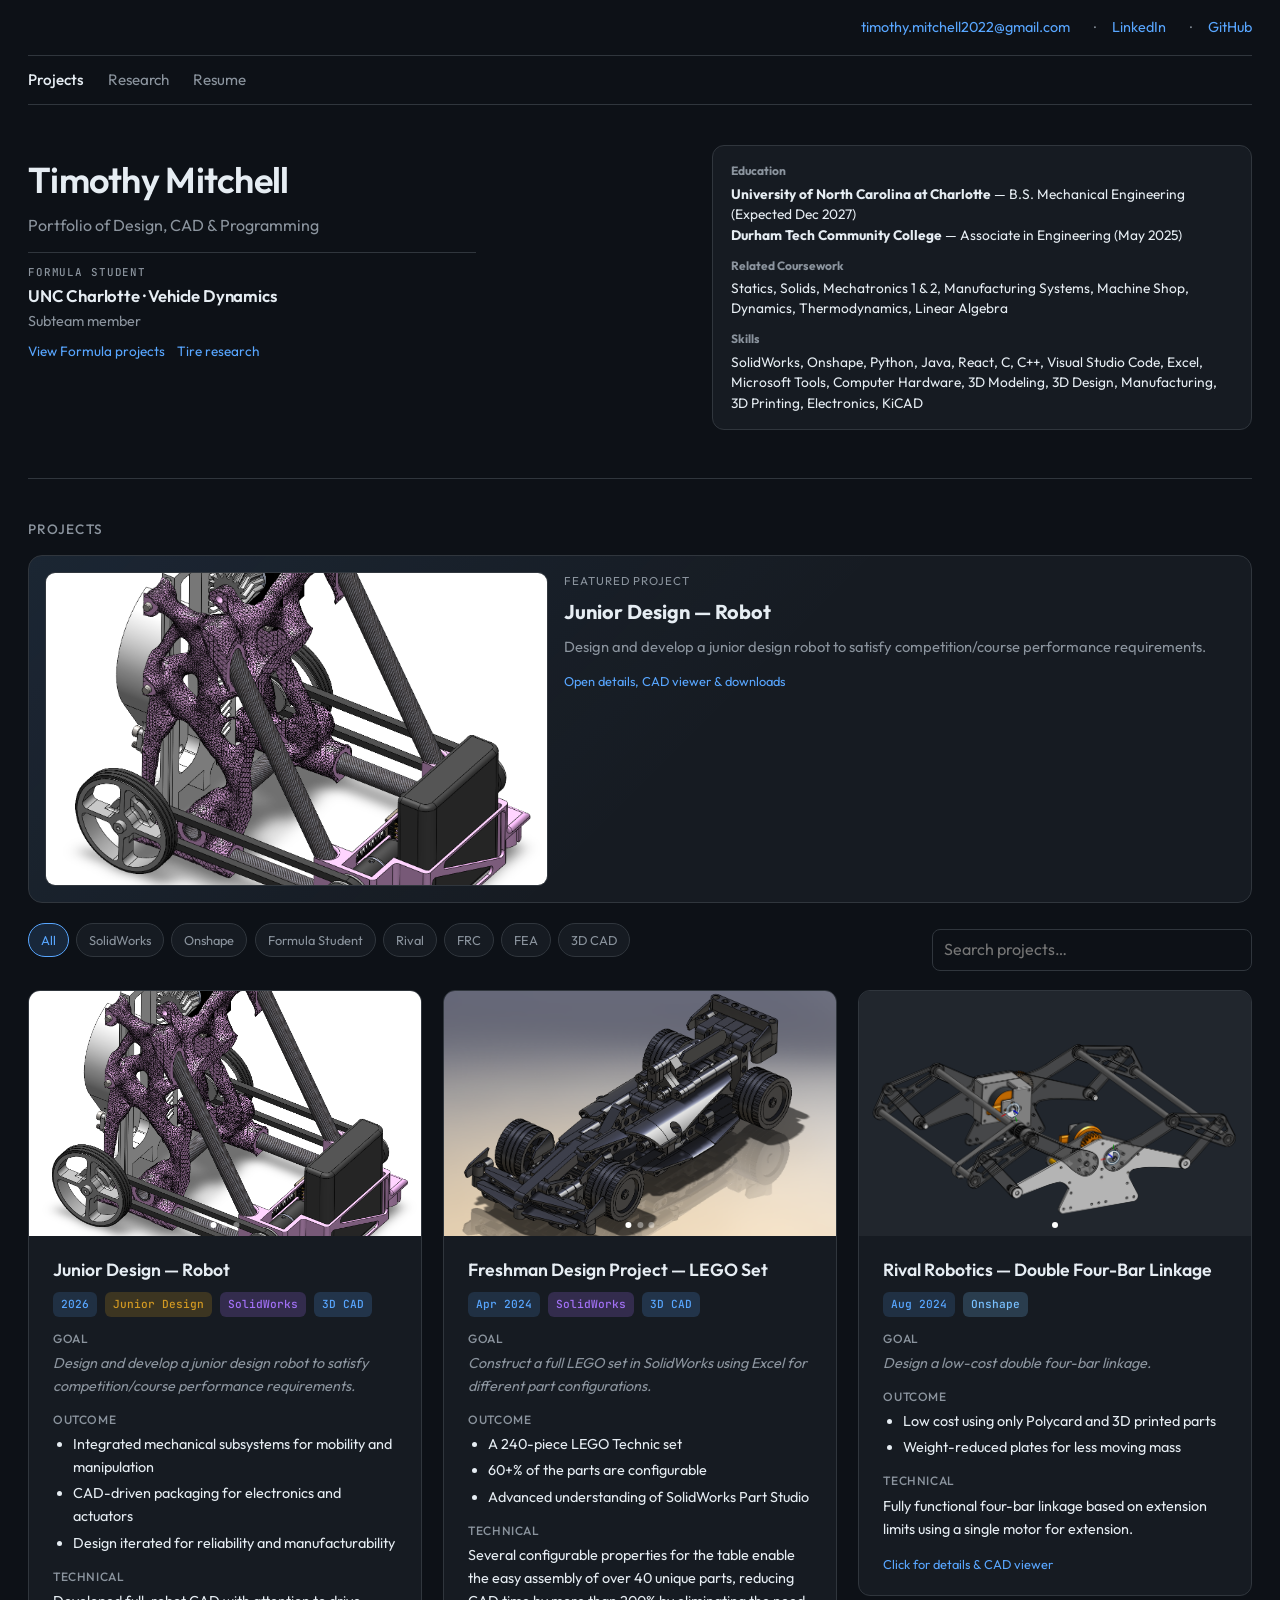
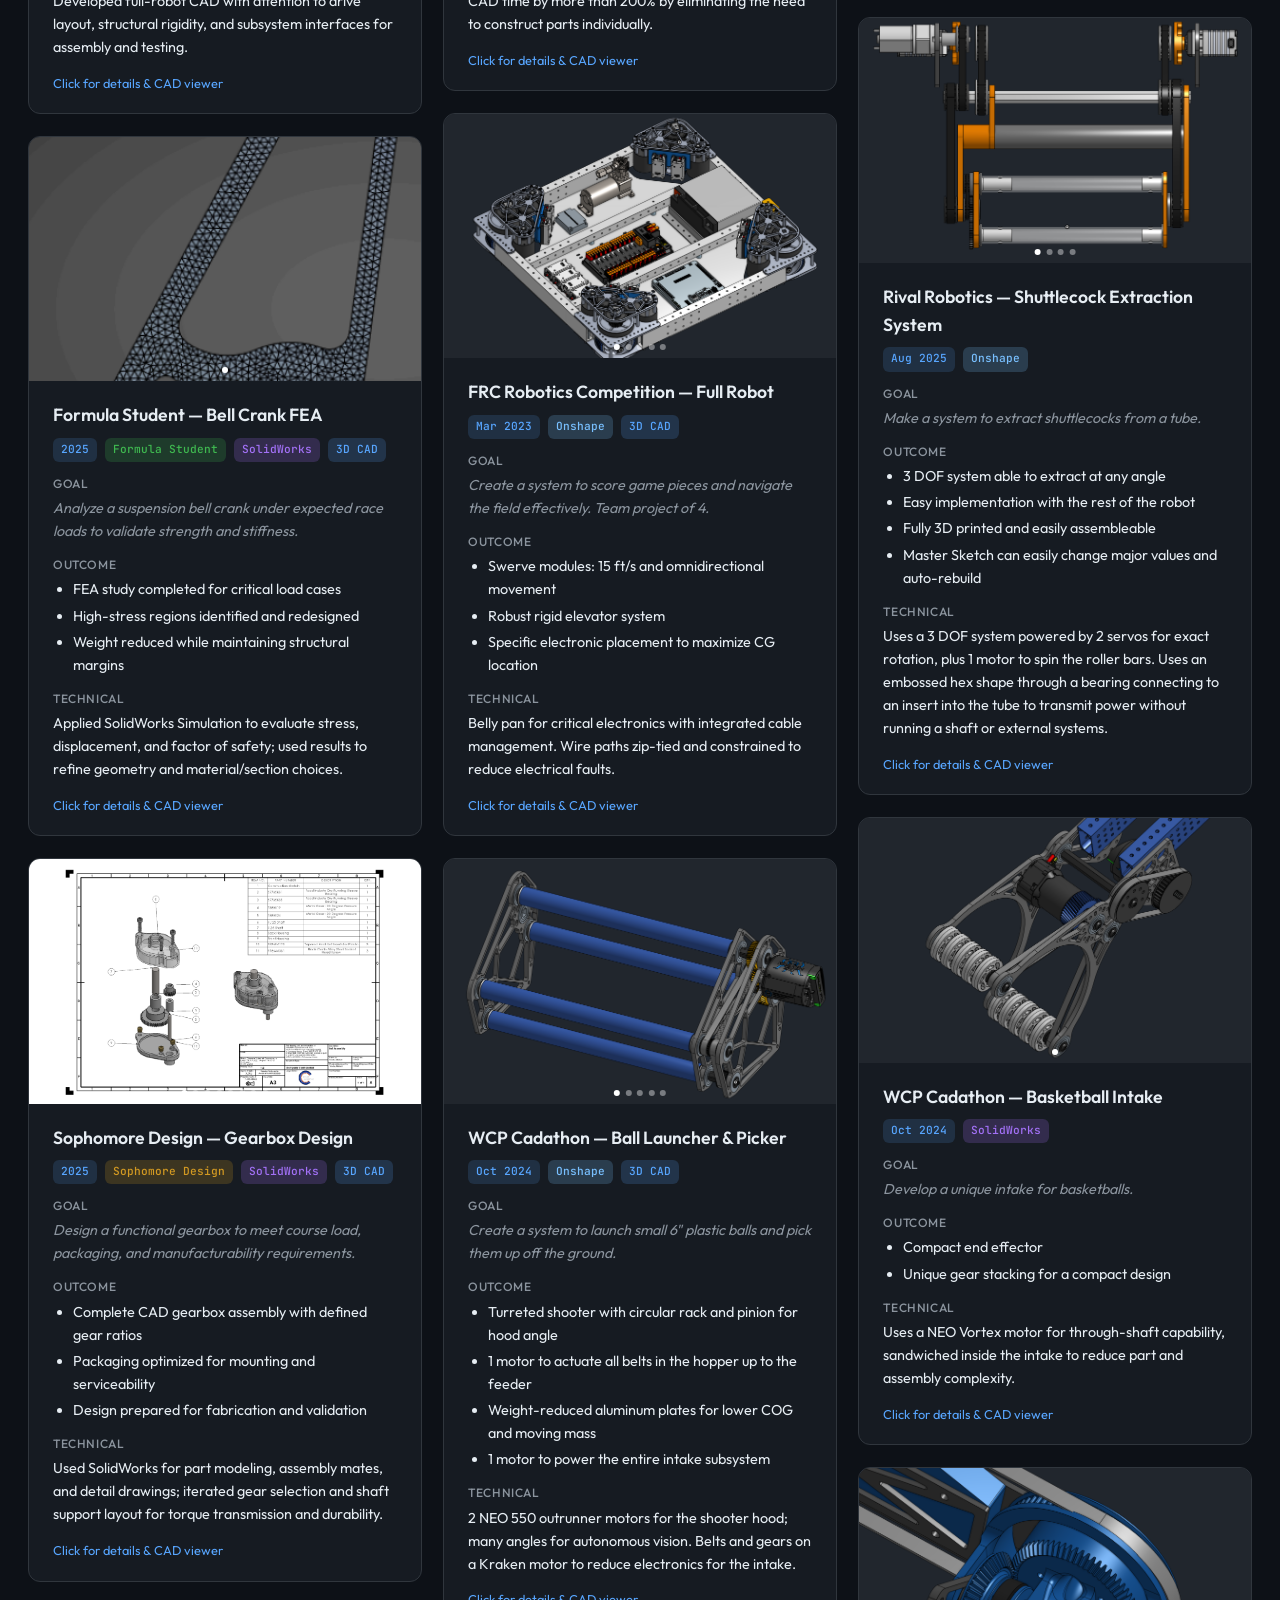
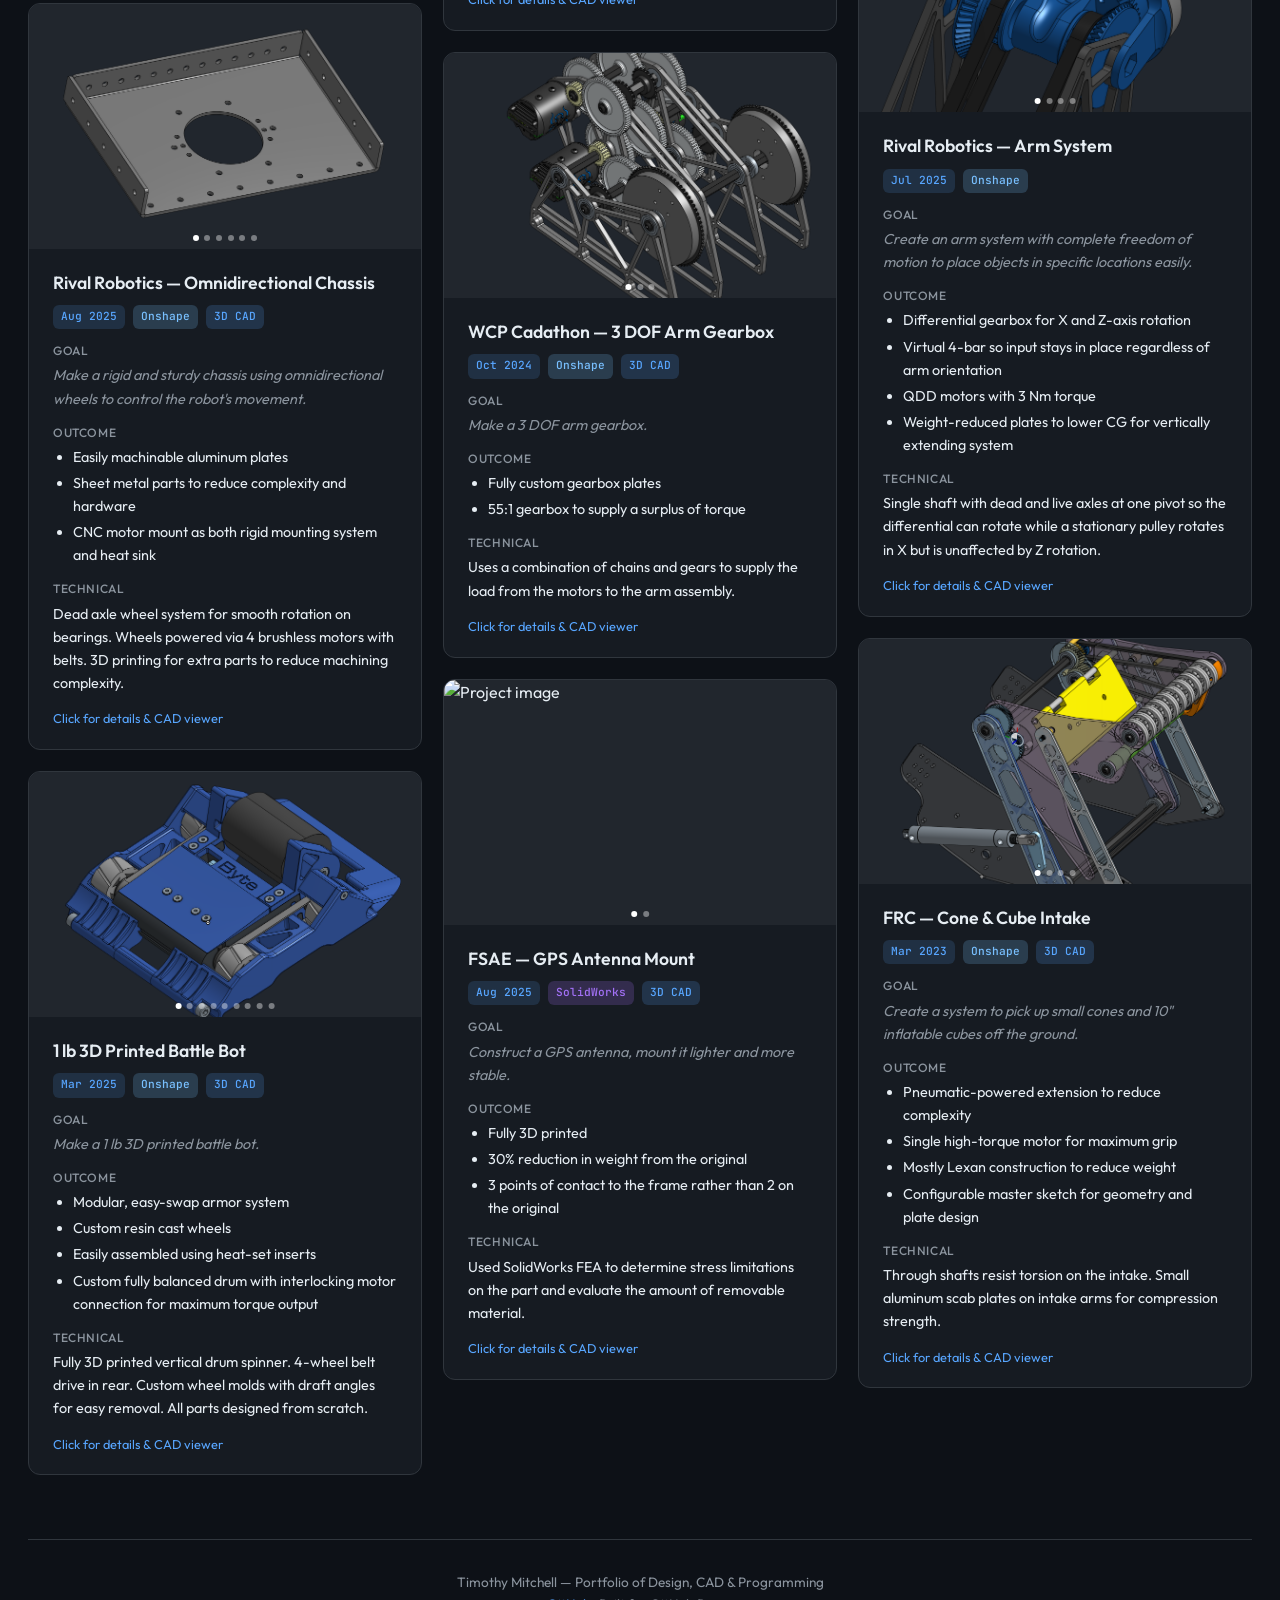
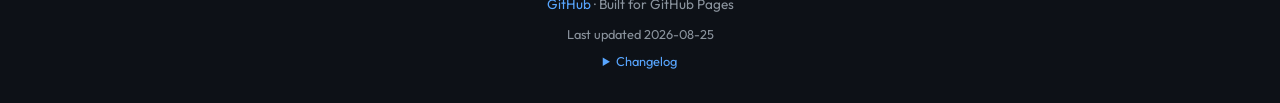
==== commit cc43c837: "visuals" ====
--- a/index.html
+++ b/index.html
@@ -1125,6 +1125,42 @@
 
     .project-modal-doc-actions a:hover {
       text-decoration: underline;
+    }
+
+    .project-modal-pdf-mobile {
+      margin-top: 0.55rem;
+      padding: 0.85rem 0.9rem;
+      border: 1px solid var(--border);
+      border-radius: 10px;
+      background: var(--bg);
+      display: grid;
+      gap: 0.45rem;
+    }
+
+    .project-modal-pdf-open {
+      display: inline-flex;
+      align-items: center;
+      justify-content: center;
+      width: fit-content;
+      padding: 0.45rem 0.85rem;
+      border-radius: 8px;
+      border: 1px solid var(--accent);
+      background: var(--accent-soft);
+      color: var(--accent);
+      text-decoration: none;
+      font-size: 0.9rem;
+      font-weight: 600;
+    }
+
+    .project-modal-pdf-open:hover {
+      text-decoration: underline;
+    }
+
+    .project-modal-pdf-mobile-note {
+      margin: 0;
+      font-size: 0.78rem;
+      line-height: 1.4;
+      color: var(--text-muted);
     }
 
     .project-modal-pdf-fold {
@@ -1519,7 +1555,7 @@
 
         // Bind detail-modal clicks independently of Three.js so CDN failures
         // cannot disable "Click for details".
-        return import("./scripts/project-modal.js?v=modalui9")
+        return import("./scripts/project-modal.js?v=modalui10")
           .then(function (modalMod) {
             modalMod.initProjectModal(projects, modelManifest);
             return import("./scripts/model-viewer.js?v=cadui10")
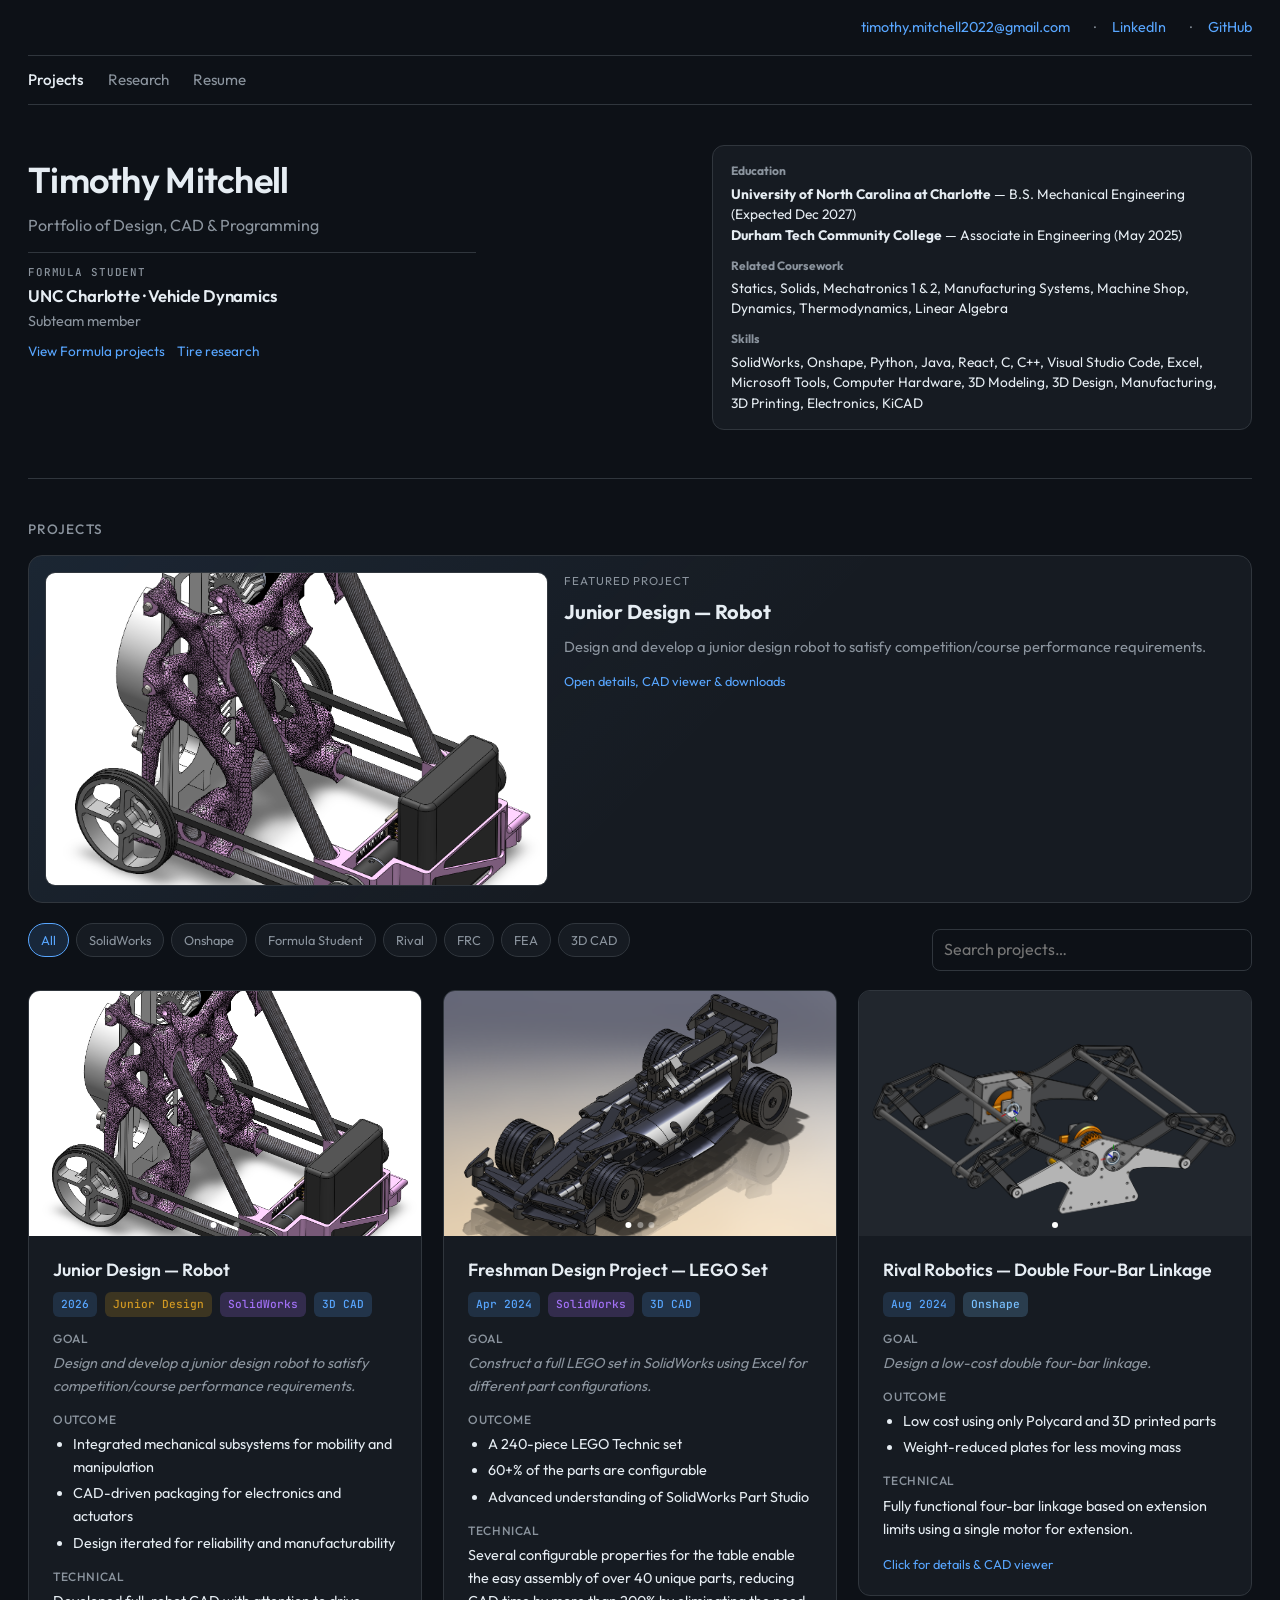
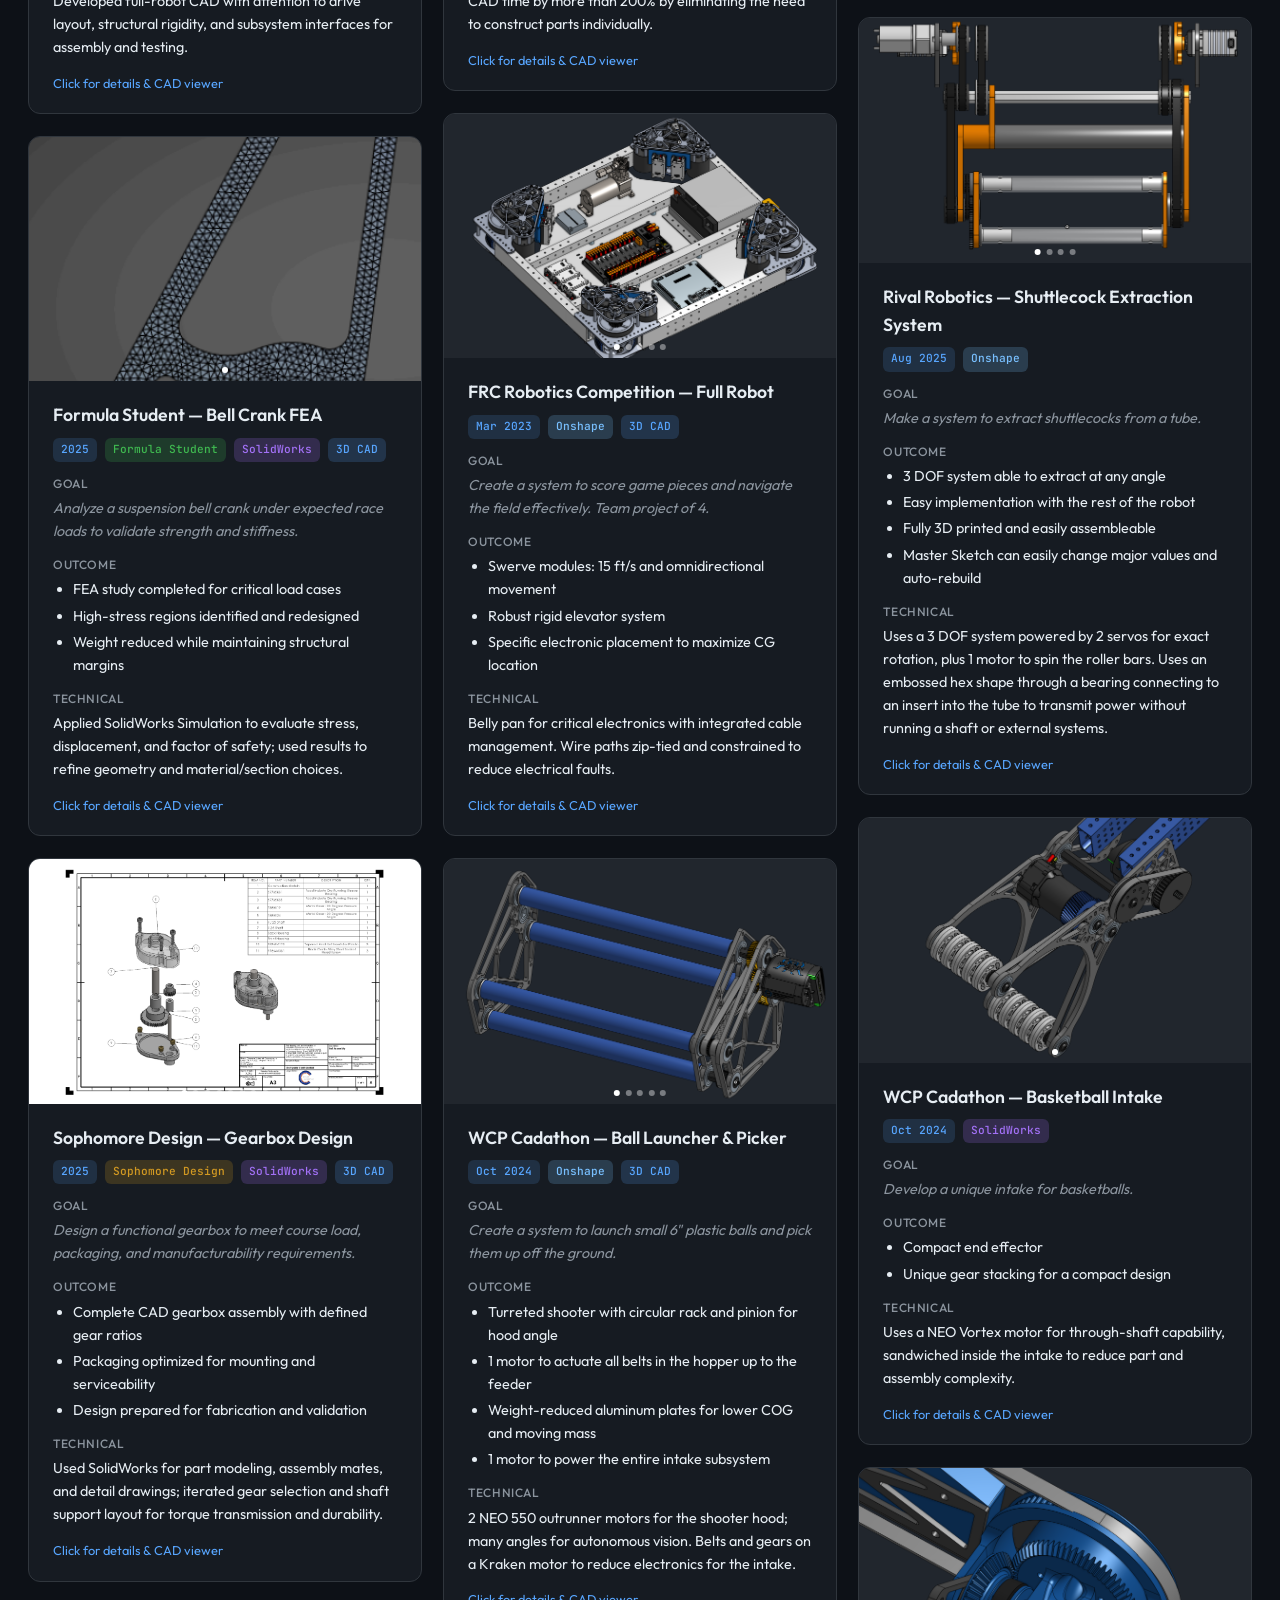
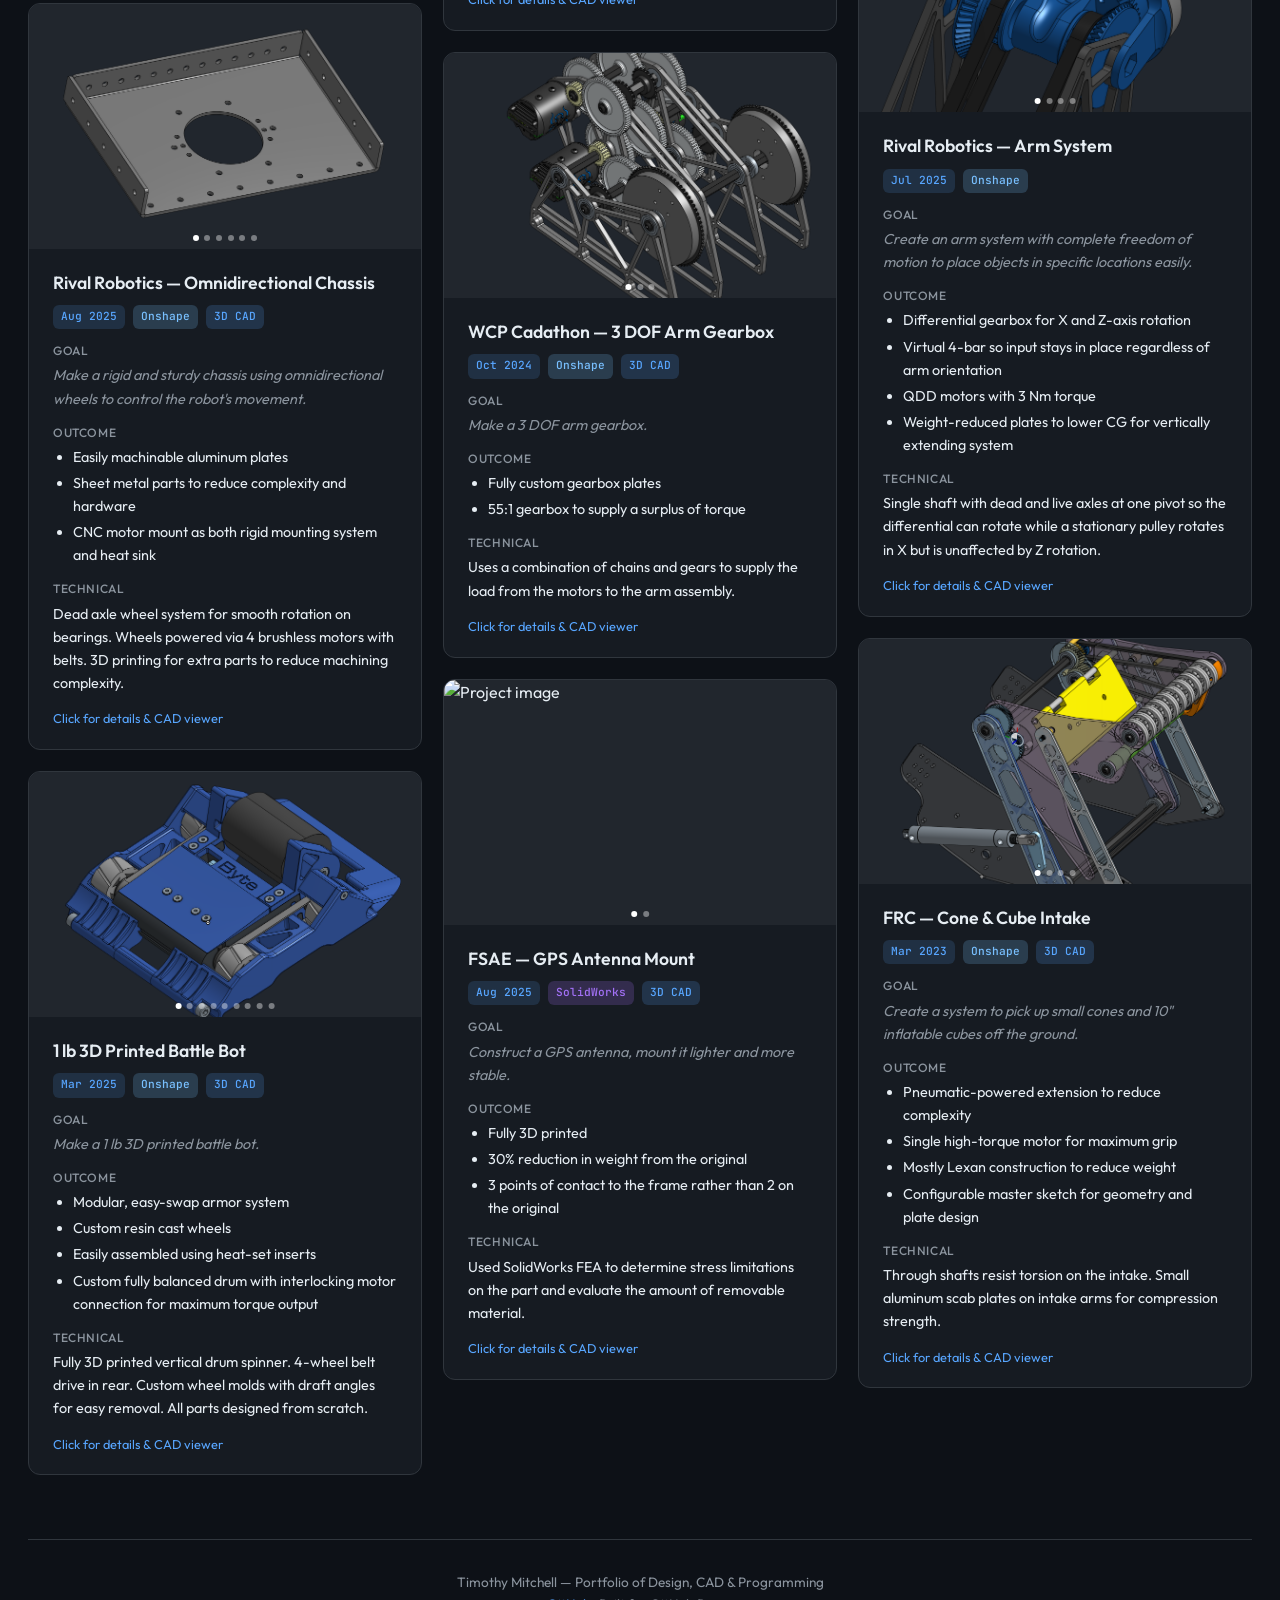
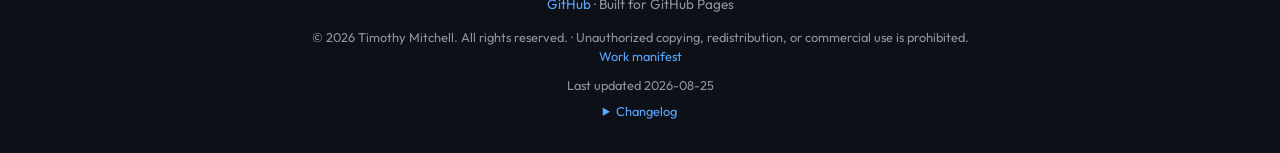
==== commit dee5a03b: "updates" ====
--- a/index.html
+++ b/index.html
@@ -497,12 +497,16 @@
     .model-viewer-toolbar {
       display: flex;
       flex-direction: column;
-      gap: 0;
+      gap: 0.35rem;
       padding: 0.4rem 0.6rem;
       border-top: 1px solid var(--border);
       background: rgba(13, 17, 23, 0.92);
       font-size: 0.76rem;
       color: var(--text-muted);
+    }
+
+    .model-viewer-finish-field select {
+      max-width: 12.5rem;
     }
 
     .model-viewer-toolbar-row {
@@ -534,7 +538,8 @@
     }
 
     .model-viewer-explode input[type="range"],
-    .model-viewer-clip input[type="range"] {
+    .model-viewer-clip input[type="range"],
+    .model-viewer-light-intensity input[type="range"] {
       width: 4.75rem;
       vertical-align: middle;
     }
@@ -1401,11 +1406,17 @@
     <footer>
       <p>Timothy Mitchell — Portfolio of Design, CAD & Programming</p>
       <p><a href="https://github.com/TimothyM2005">GitHub</a> · Built for GitHub Pages</p>
+      <div id="site-copyright" class="site-meta-footer" hidden></div>
       <div id="site-meta-footer" class="site-meta-footer" hidden></div>
     </footer>
   </div>
 
   <a href="#top" class="back-to-top" aria-label="Back to top">&uarr;</a>
+
+  <script type="module">
+    import { applySiteCopyrightFooter } from "./scripts/copyright.js?v=protect1";
+    applySiteCopyrightFooter("site-copyright");
+  </script>
 
   <script type="module">
     import { renderProjects, buildImageManifest, buildModelManifest } from "./scripts/projects.js?v=feat10";
@@ -1555,10 +1566,10 @@
 
         // Bind detail-modal clicks independently of Three.js so CDN failures
         // cannot disable "Click for details".
-        return import("./scripts/project-modal.js?v=modalui10")
+        return import("./scripts/project-modal.js?v=modalui13")
           .then(function (modalMod) {
             modalMod.initProjectModal(projects, modelManifest);
-            return import("./scripts/model-viewer.js?v=cadui10")
+            return import("./scripts/model-viewer.js?v=cadui13")
               .then(function (viewerMod) {
                 viewerMod.initModelViewers(modelManifest);
               })
--- a/style.css
+++ b/style.css
@@ -180,6 +180,58 @@
   text-decoration: underline;
 }
 
+.site-copyright {
+  margin-top: 0.75rem;
+  font-size: 0.8rem;
+  line-height: 1.5;
+  max-width: 42rem;
+  margin-left: auto;
+  margin-right: auto;
+}
+
+.site-copyright a {
+  color: var(--accent);
+}
+
+.pdf-viewer-wrap {
+  position: relative;
+  overflow: hidden;
+}
+
+.pdf-copyright-overlay {
+  position: absolute;
+  inset: 0;
+  pointer-events: none;
+  display: flex;
+  align-items: center;
+  justify-content: center;
+  font-size: clamp(1.25rem, 6vw, 2.75rem);
+  font-weight: 700;
+  letter-spacing: 0.04em;
+  color: rgba(255, 255, 255, 0.1);
+  transform: rotate(-28deg);
+  user-select: none;
+  z-index: 1;
+  text-align: center;
+  padding: 1rem;
+}
+
+.work-copyright-notice {
+  margin: 0.75rem 0 0;
+  font-size: 0.78rem;
+  line-height: 1.45;
+  color: var(--text-muted);
+}
+
+.work-copyright-notice a {
+  color: var(--accent);
+  text-decoration: none;
+}
+
+.work-copyright-notice a:hover {
+  text-decoration: underline;
+}
+
 /* Back to top */
 .back-to-top {
   position: fixed;
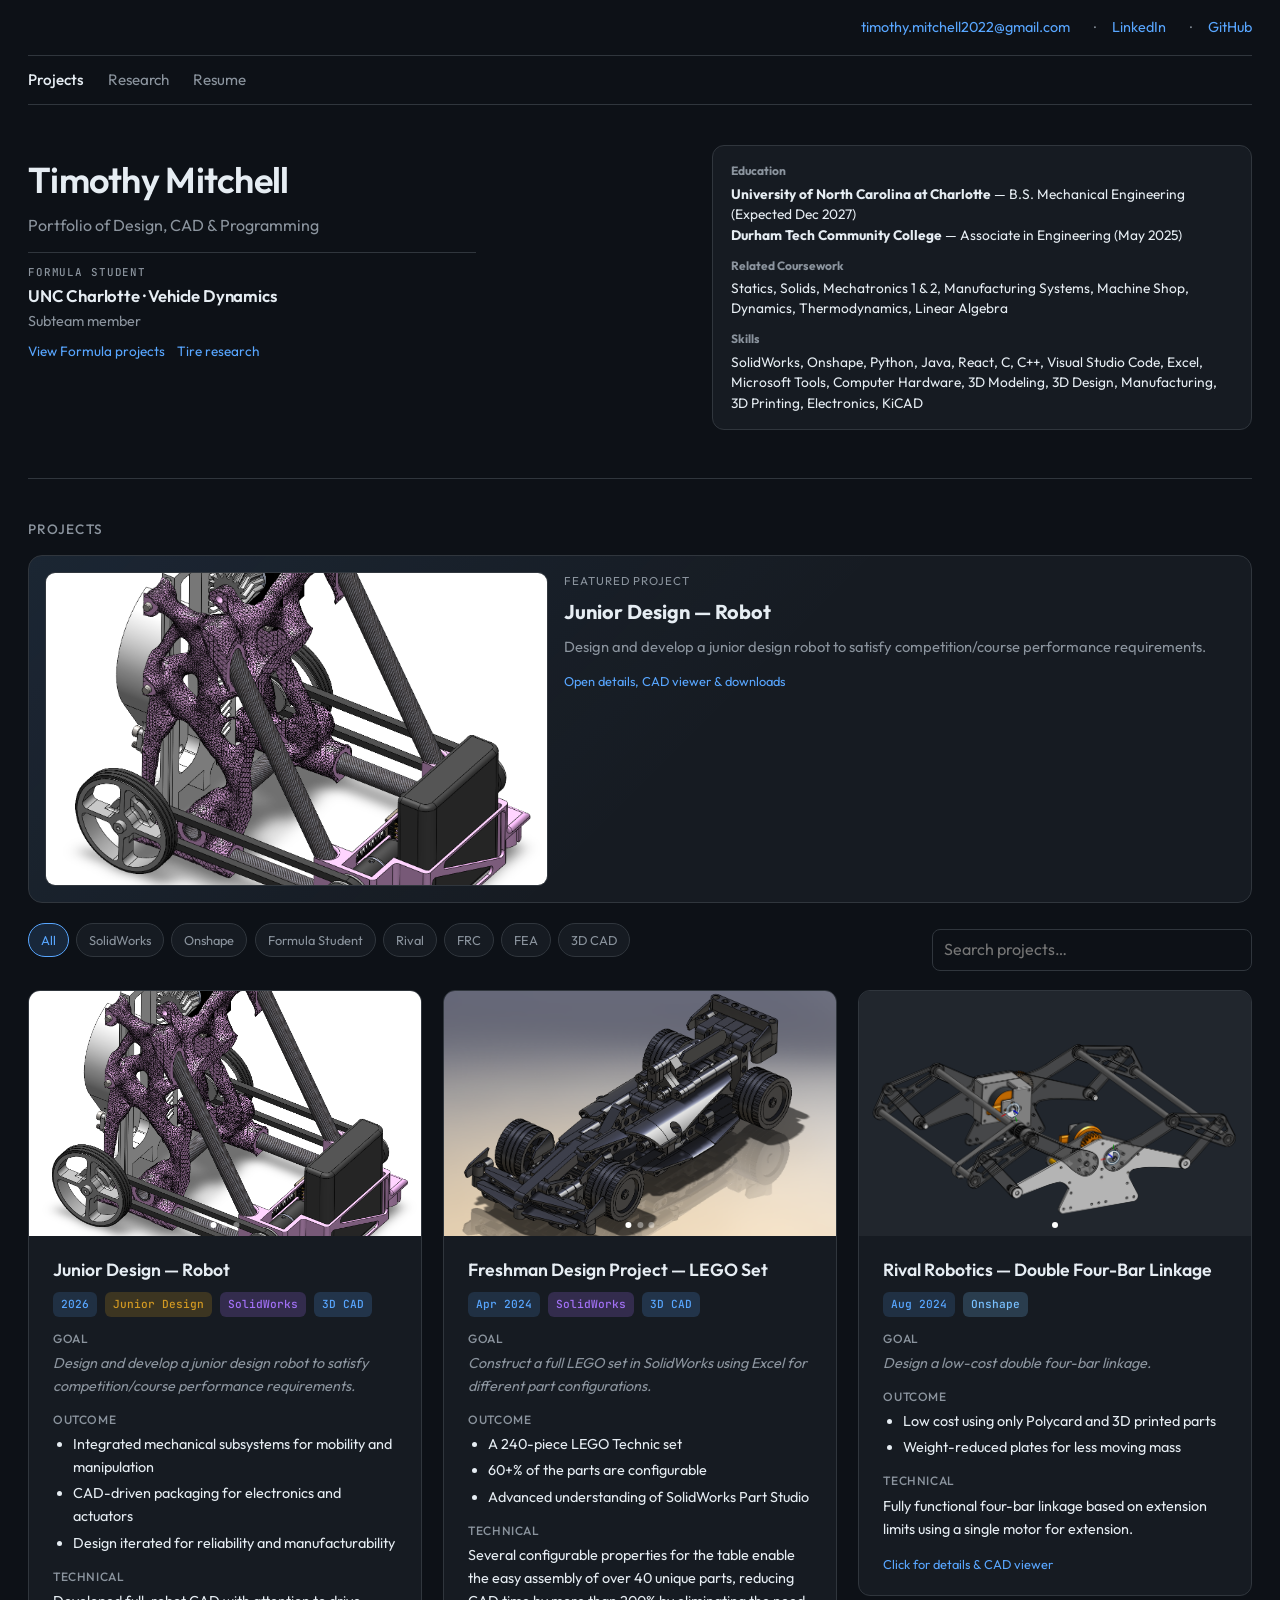
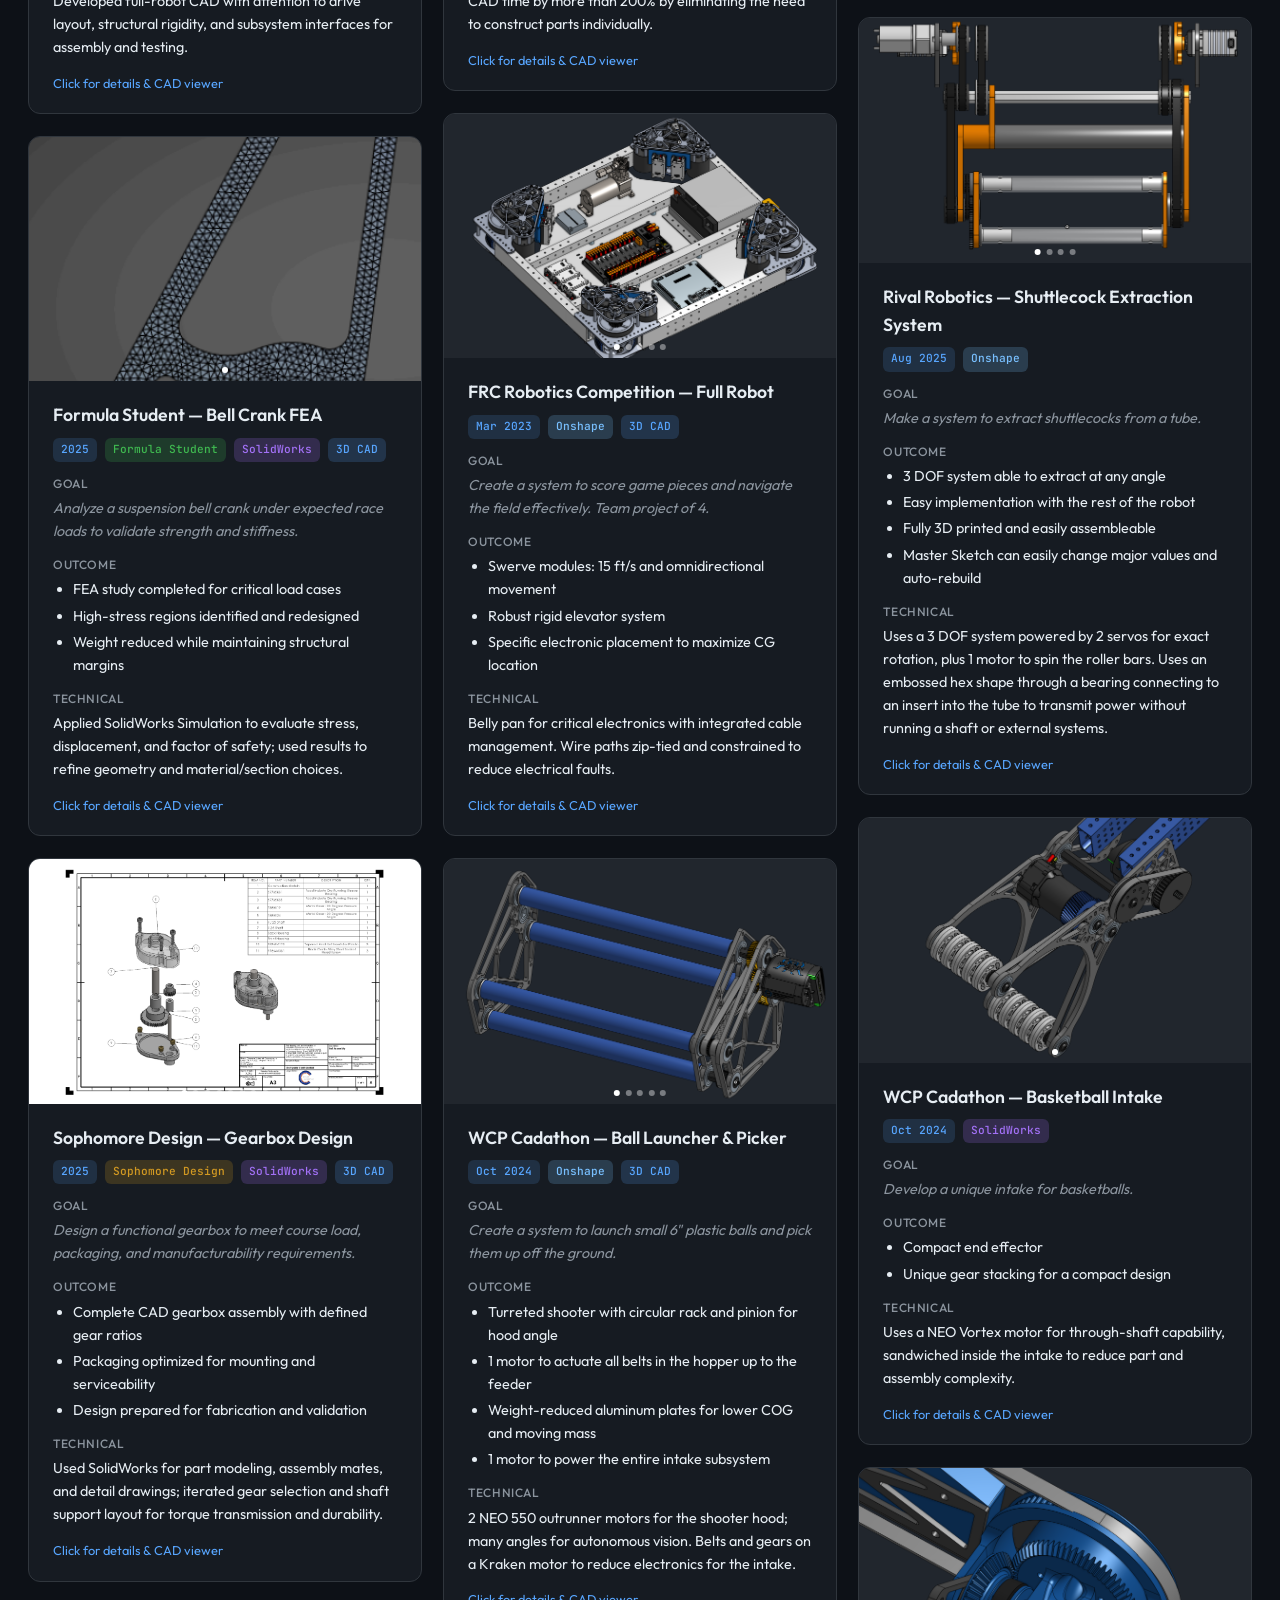
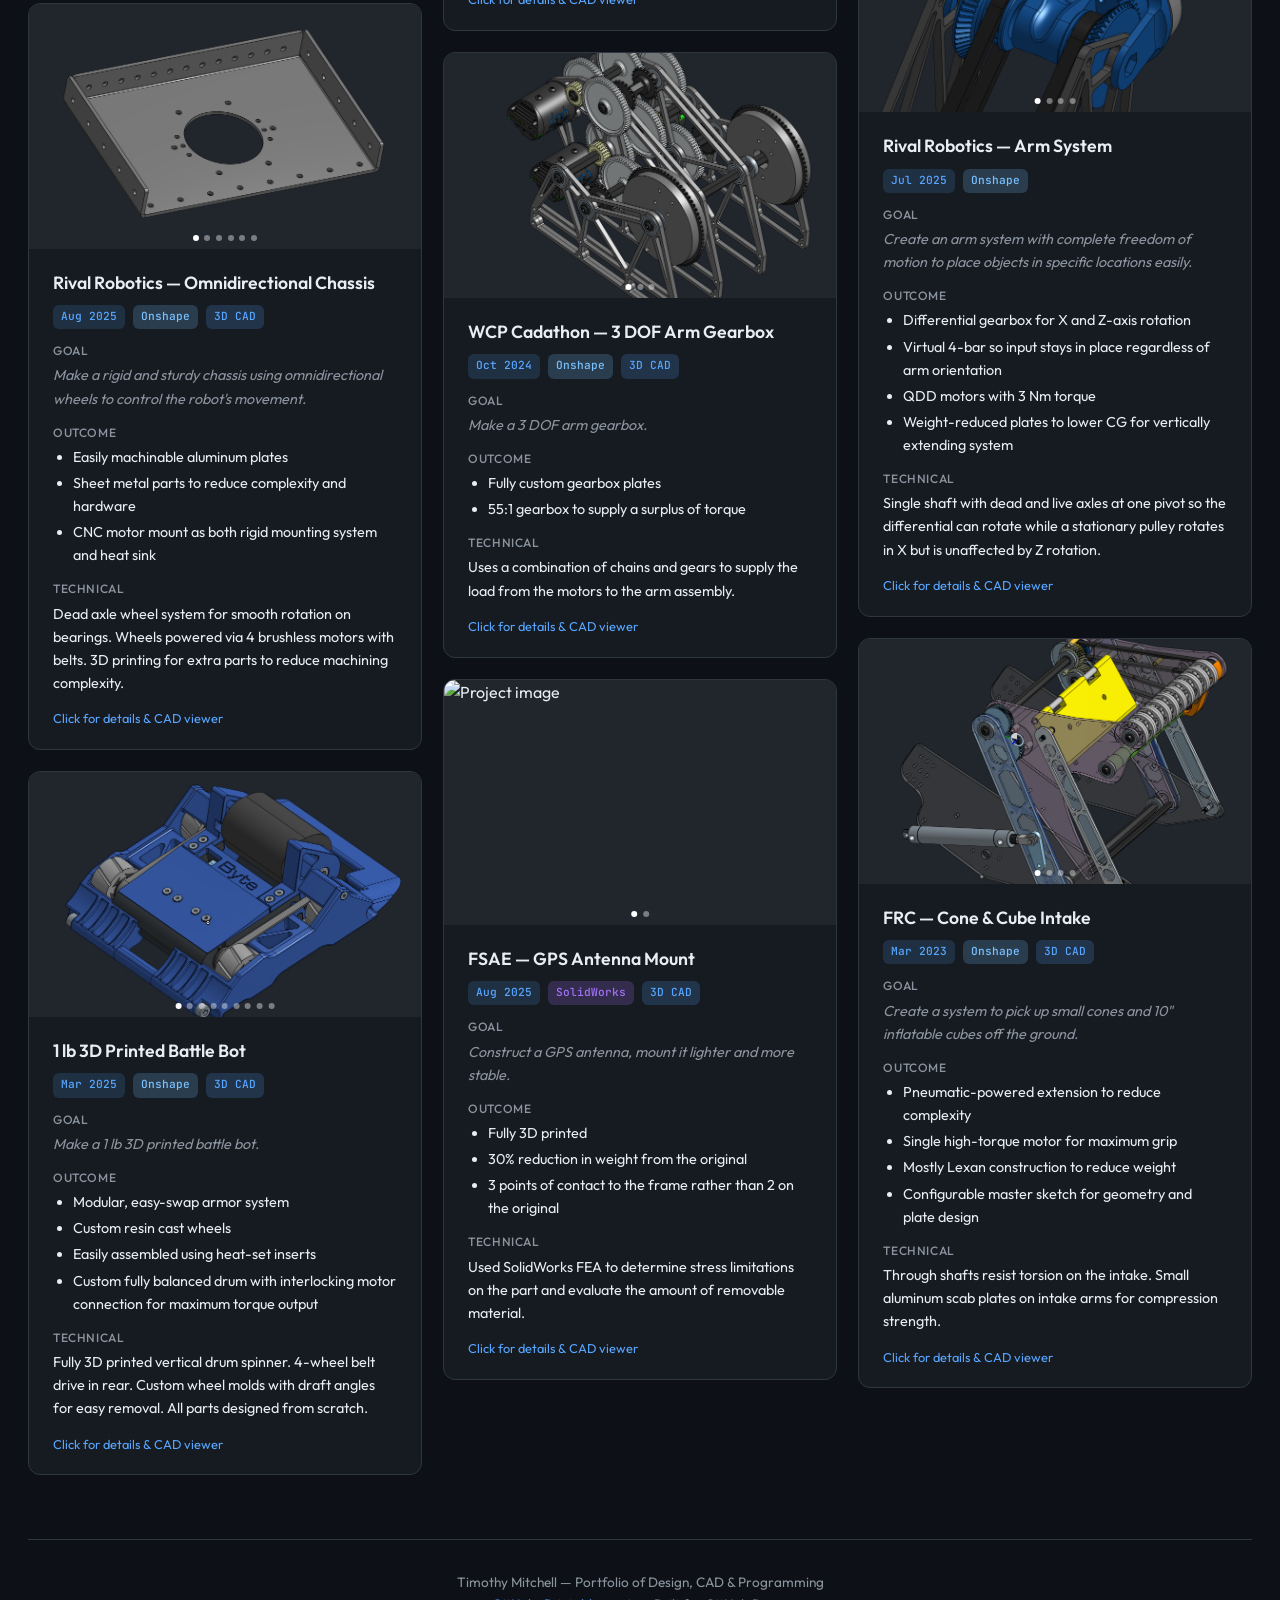
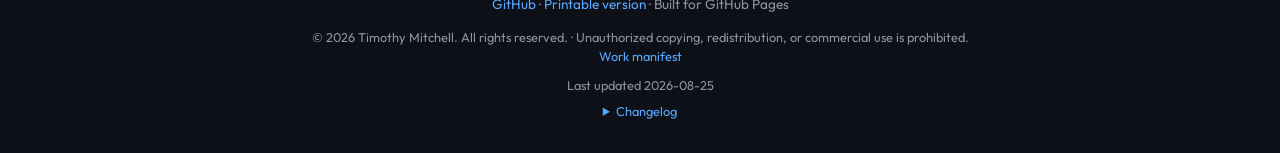
==== commit e8dd10b6: "portfolio export" ====
--- a/index.html
+++ b/index.html
@@ -1405,7 +1405,7 @@
 
     <footer>
       <p>Timothy Mitchell — Portfolio of Design, CAD & Programming</p>
-      <p><a href="https://github.com/TimothyM2005">GitHub</a> · Built for GitHub Pages</p>
+      <p><a href="https://github.com/TimothyM2005">GitHub</a> · <a href="print.html">Printable version</a> · Built for GitHub Pages</p>
       <div id="site-copyright" class="site-meta-footer" hidden></div>
       <div id="site-meta-footer" class="site-meta-footer" hidden></div>
     </footer>
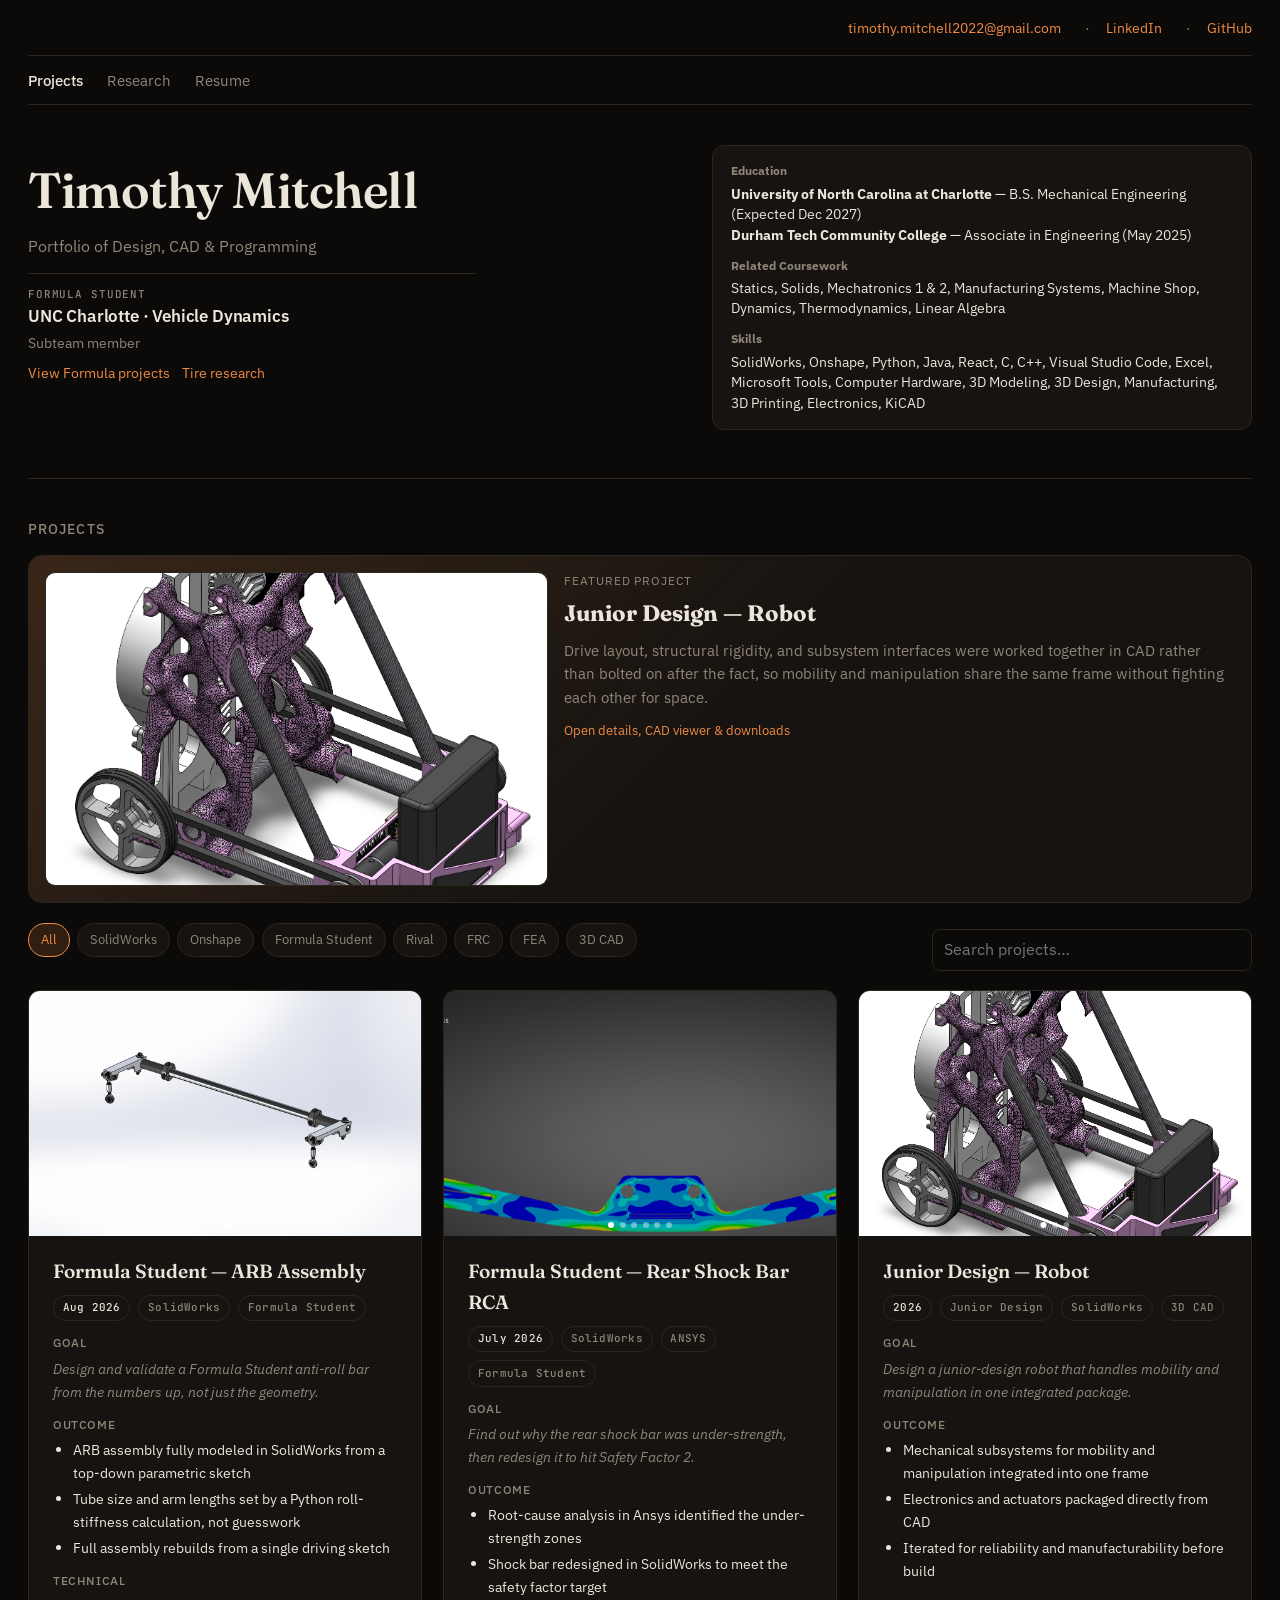
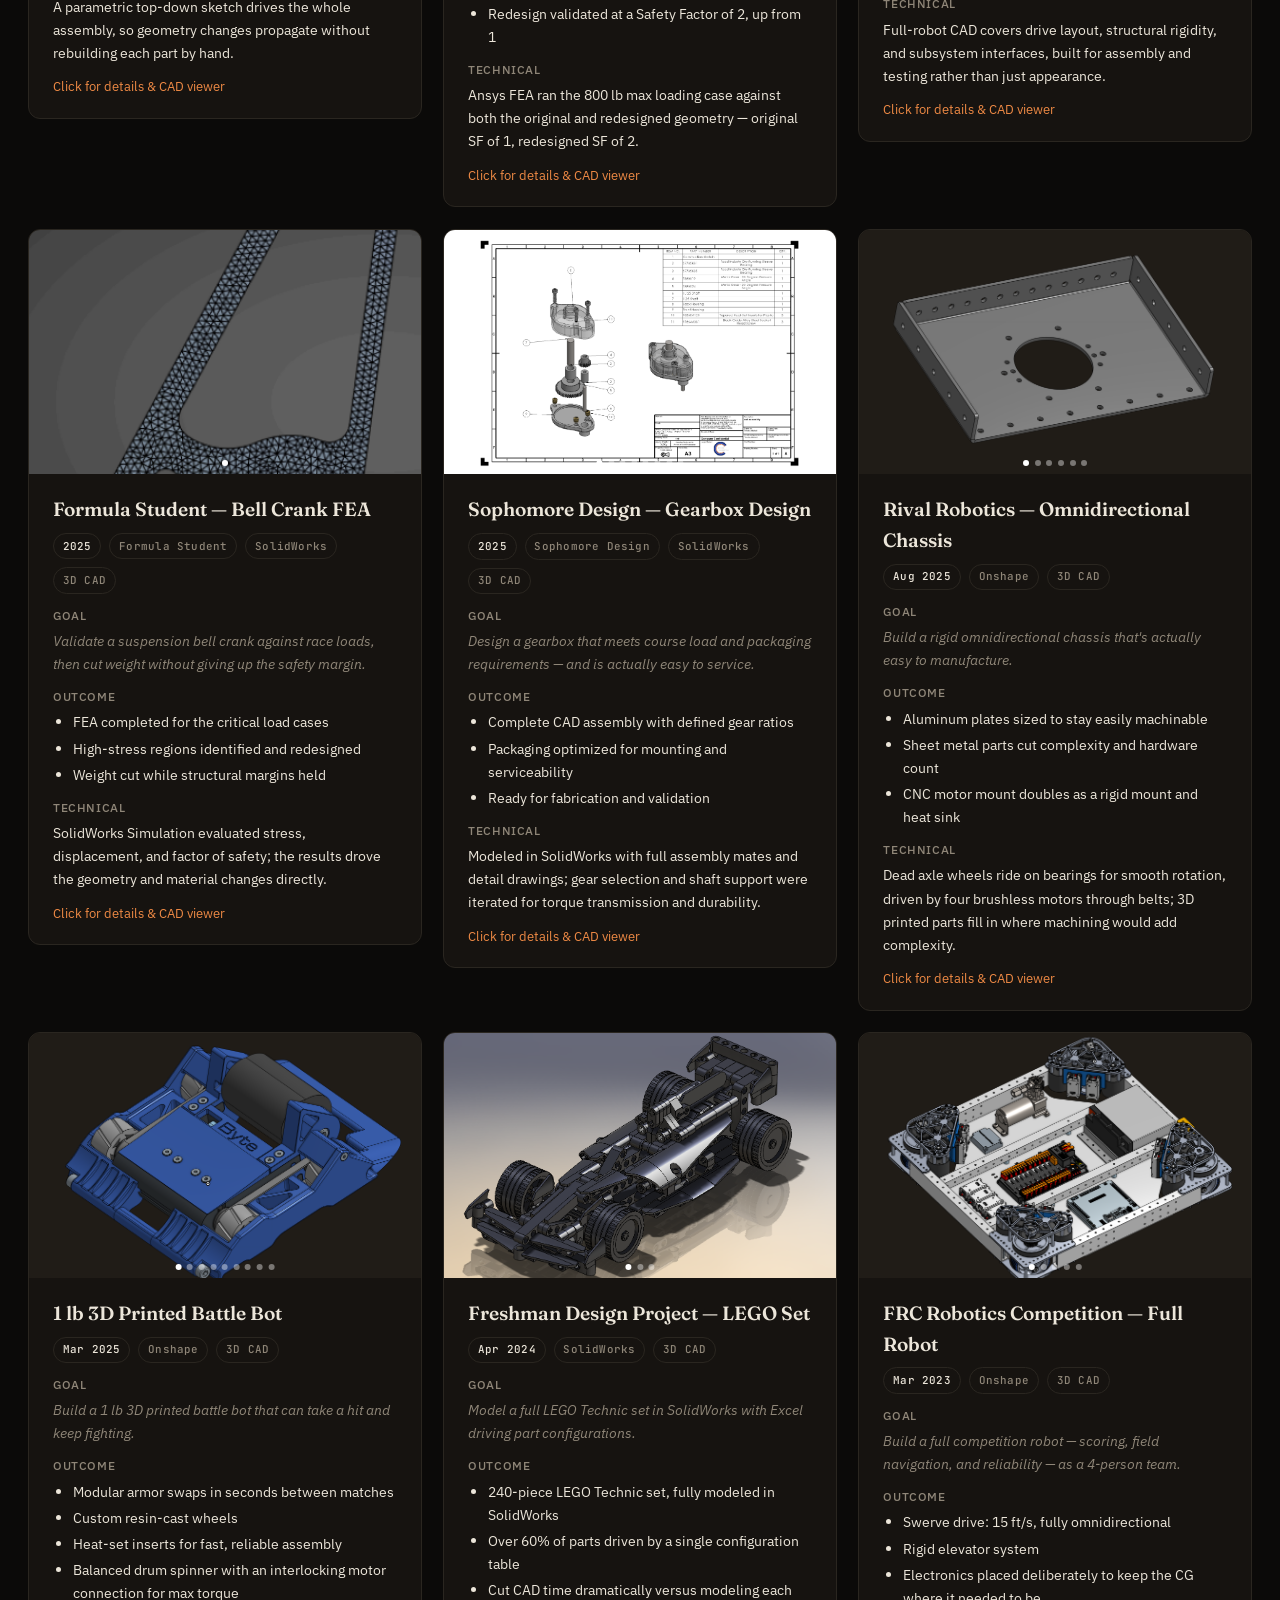
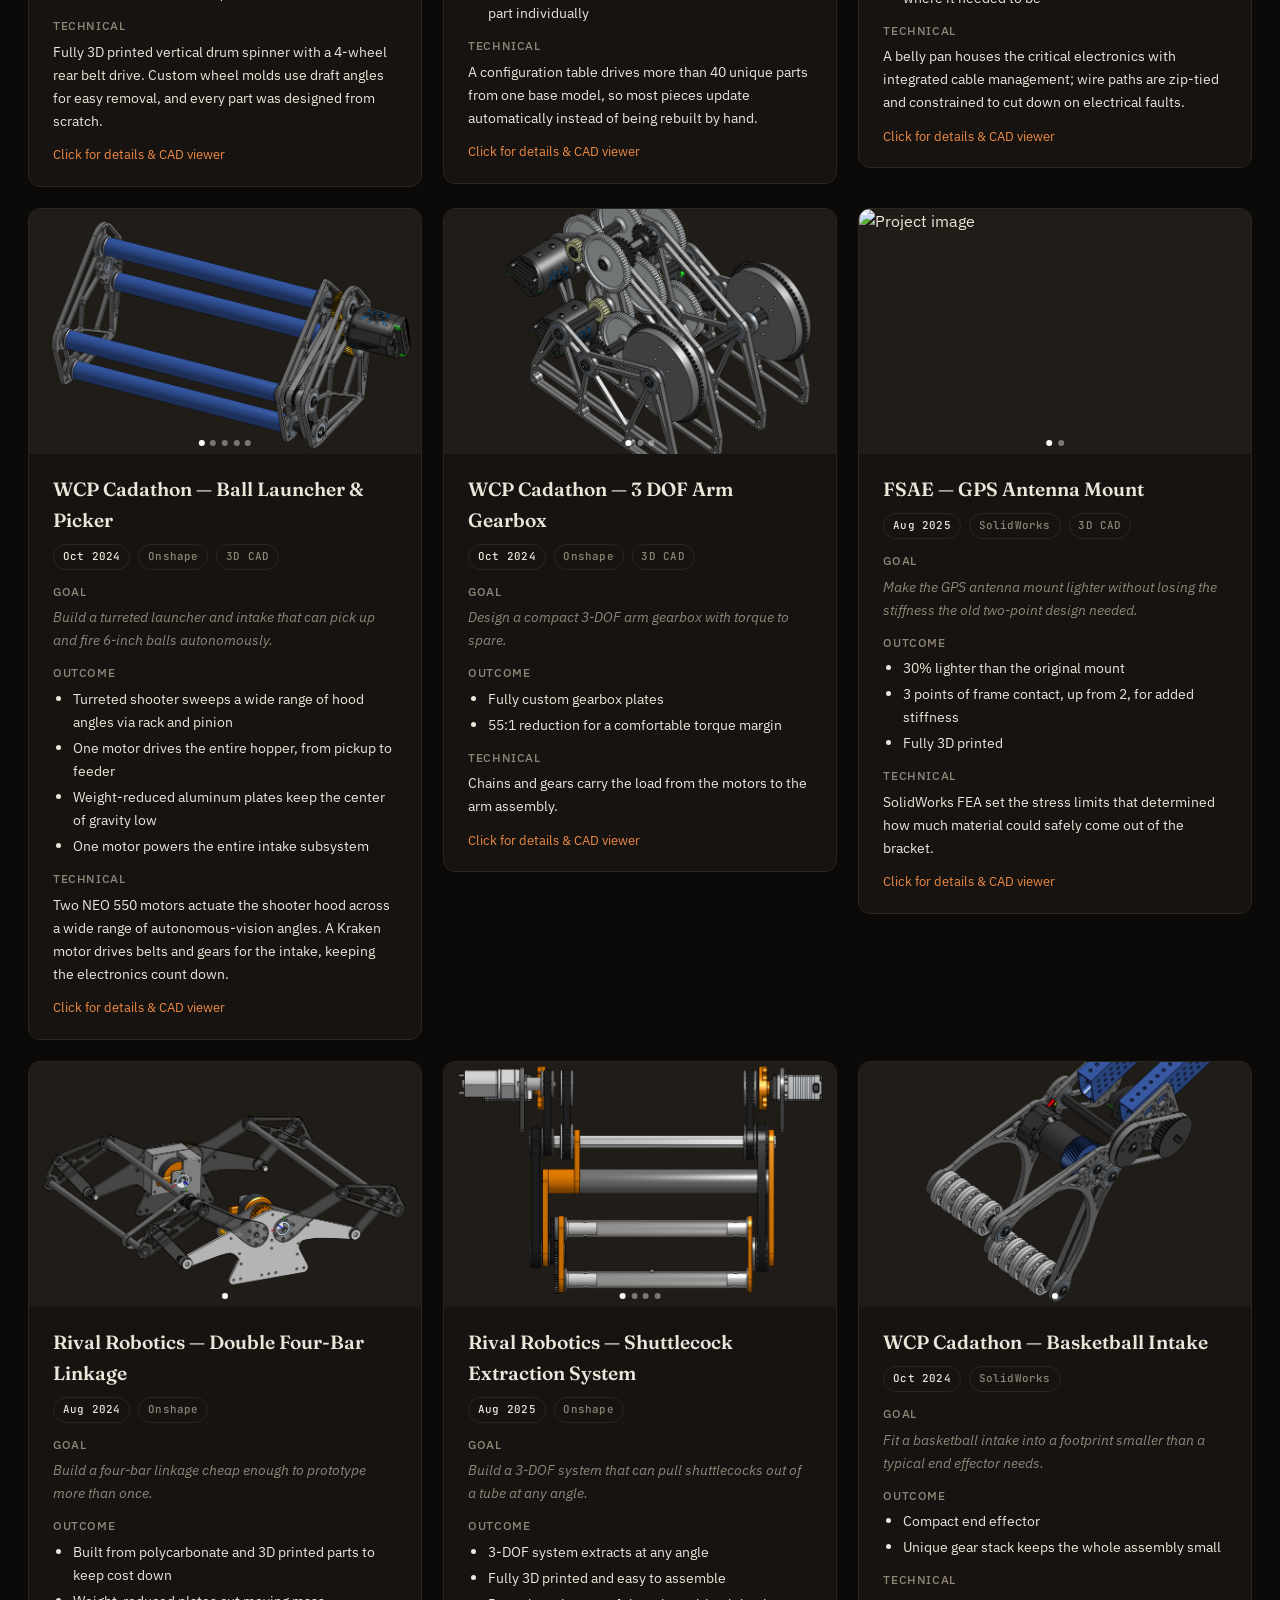
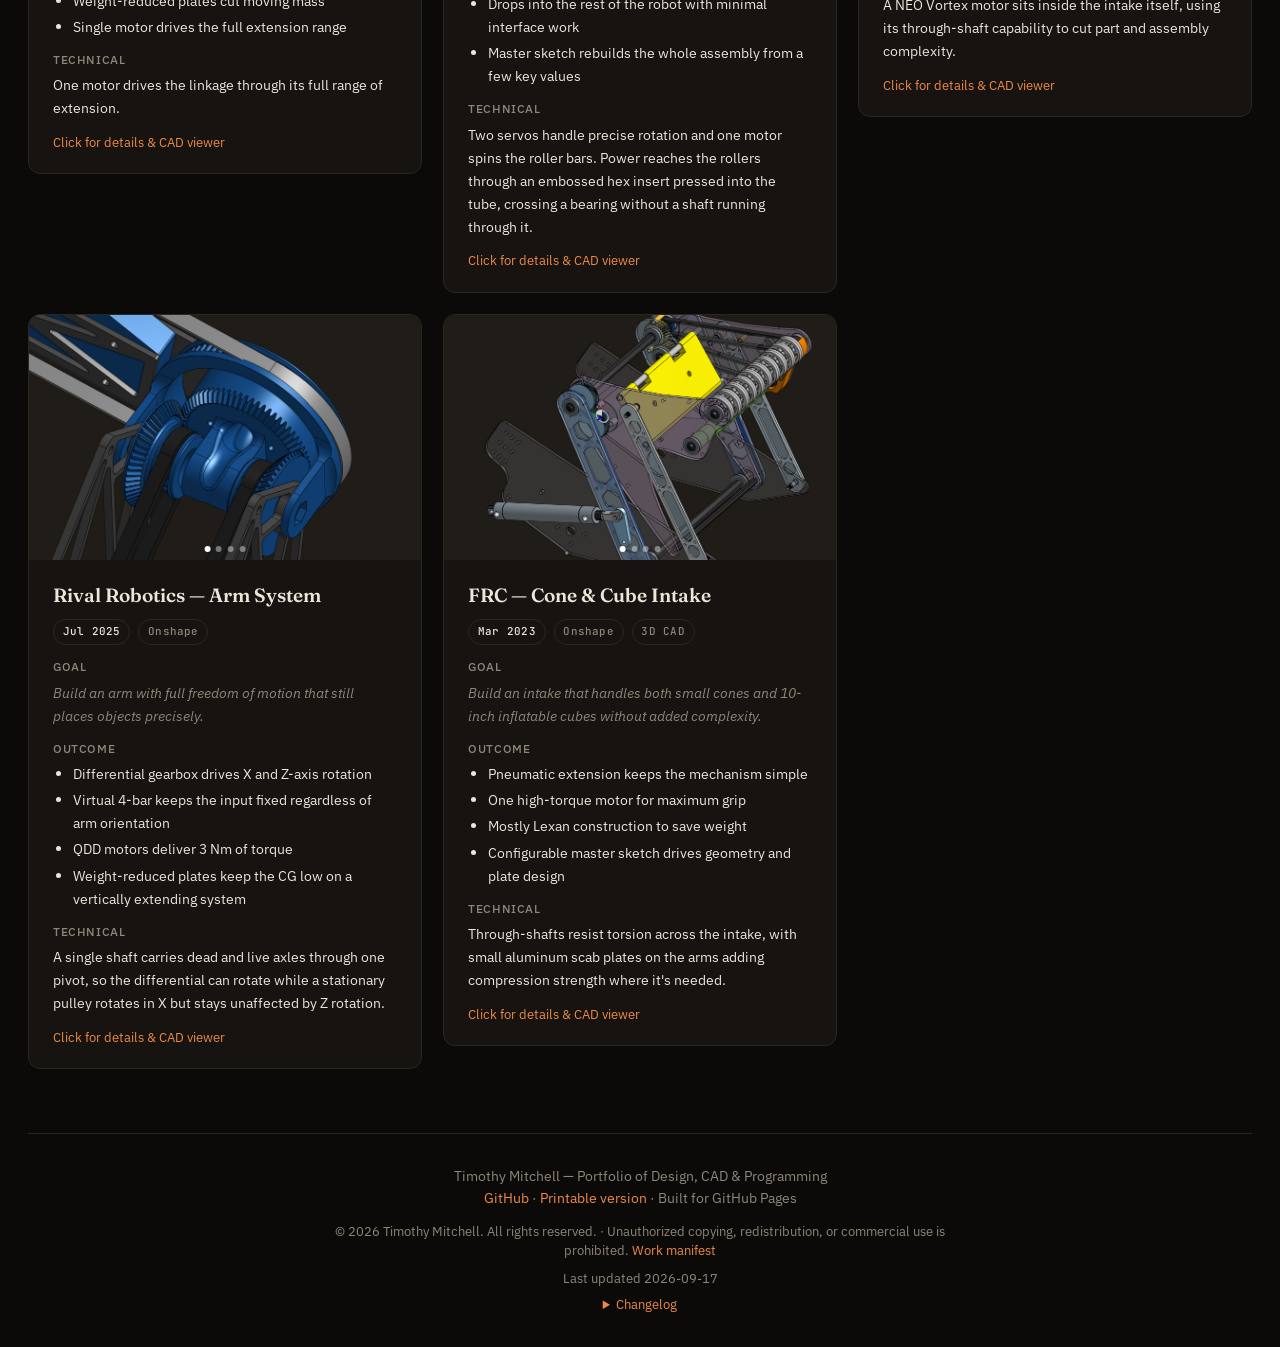
==== commit 7e79f390: "Redesign visual identity and rewrite project copy Moves off the GitHub-dark-mode/Outfit font look (v" ====
--- a/index.html
+++ b/index.html
@@ -19,7 +19,7 @@
   <link rel="icon" href="favicon.svg" type="image/svg+xml" />
   <link rel="preconnect" href="https://fonts.googleapis.com" />
   <link rel="preconnect" href="https://fonts.gstatic.com" crossorigin />
-  <link href="https://fonts.googleapis.com/css2?family=Outfit:wght@300;400;500;600;700&family=JetBrains+Mono:wght@400;500&display=swap" rel="stylesheet" />
+  <link href="https://fonts.googleapis.com/css2?family=Fraunces:opsz,wght@9..144,400..700&family=IBM+Plex+Sans:wght@400;500;600;700&family=JetBrains+Mono:wght@400;500&display=swap" rel="stylesheet" />
   <link rel="stylesheet" href="style.css" />
   <script type="importmap">
   {
@@ -107,27 +107,24 @@
     }
 
     .projects {
-      column-count: 1;
-      column-gap: 1.35rem;
-    }
-
-    .project {
-      break-inside: avoid;
-      margin-bottom: 1.35rem;
+      display: grid;
+      grid-template-columns: 1fr;
+      gap: 1.35rem;
+      align-items: start;
     }
 
     @media (min-width: 640px) {
-      .projects { column-count: 2; }
+      .projects { grid-template-columns: repeat(2, 1fr); }
     }
 
     @media (min-width: 980px) {
-      .projects { column-count: 3; }
+      .projects { grid-template-columns: repeat(3, 1fr); }
     }
 
     @media (min-width: 1400px) {
       .projects {
-        column-count: 4;
-        column-gap: 1.25rem;
+        grid-template-columns: repeat(4, 1fr);
+        gap: 1.25rem;
       }
     }
 
@@ -159,7 +156,8 @@
     }
 
     .project-title {
-      font-size: 1.1rem;
+      font-family: 'Fraunces', serif;
+      font-size: 1.2rem;
       font-weight: 600;
     }
 
@@ -170,36 +168,19 @@
     }
 
     .pill {
-      font-size: 0.7rem;
+      font-size: 0.68rem;
       font-weight: 500;
-      padding: 0.2rem 0.5rem;
-      border-radius: 6px;
+      padding: 0.22rem 0.55rem;
+      border-radius: 999px;
       font-family: 'JetBrains Mono', monospace;
+      border: 1px solid var(--border);
+      background: transparent;
+      color: var(--text-muted);
+      letter-spacing: 0.02em;
     }
 
     .pill.date {
-      background: var(--accent-soft);
-      color: var(--accent);
-    }
-
-    .pill.solidworks {
-      background: rgba(163, 113, 247, 0.2);
-      color: var(--tag-swd);
-    }
-
-    .pill.onshape {
-      background: rgba(121, 192, 255, 0.2);
-      color: var(--tag-onshape);
-    }
-
-    .pill.formula {
-      background: rgba(63, 185, 80, 0.2);
-      color: var(--success);
-    }
-
-    .pill.course {
-      background: rgba(210, 153, 34, 0.2);
-      color: #d29922;
+      color: var(--text);
     }
 
     .project h3 {
@@ -325,7 +306,7 @@
       border: 1px solid var(--border);
       border-radius: 10px;
       overflow: hidden;
-      background: radial-gradient(circle at top, #1f2630, #141922 65%);
+      background: radial-gradient(circle at top, #231f18, #121110 65%);
       display: flex;
       align-items: center;
       justify-content: center;
@@ -345,11 +326,6 @@
       cursor: grabbing;
     }
 
-    .pill.cad {
-      background: rgba(88, 166, 255, 0.18);
-      color: var(--accent);
-    }
-
     .project {
       cursor: pointer;
     }
@@ -382,7 +358,7 @@
     .project-modal-backdrop {
       position: absolute;
       inset: 0;
-      background: rgba(1, 4, 9, 0.72);
+      background: rgba(6, 5, 4, 0.75);
     }
 
     .project-modal-dialog {
@@ -468,7 +444,7 @@
       border: 1px solid var(--border);
       border-radius: 12px;
       overflow: hidden;
-      background: radial-gradient(circle at top, #1f2630, #141922 65%);
+      background: radial-gradient(circle at top, #231f18, #121110 65%);
       display: flex;
       align-items: stretch;
       justify-content: center;
@@ -491,7 +467,7 @@
       position: relative;
       min-height: 280px;
       height: 100%;
-      background: radial-gradient(circle at top, #1f2630, #141922 65%);
+      background: radial-gradient(circle at top, #231f18, #121110 65%);
     }
 
     .model-viewer-toolbar {
@@ -500,7 +476,7 @@
       gap: 0.35rem;
       padding: 0.4rem 0.6rem;
       border-top: 1px solid var(--border);
-      background: rgba(13, 17, 23, 0.92);
+      background: rgba(15, 13, 11, 0.92);
       font-size: 0.76rem;
       color: var(--text-muted);
     }
@@ -749,7 +725,7 @@
       z-index: 2;
       padding: 0.25rem 0.5rem;
       border-radius: 6px;
-      background: rgba(13, 17, 23, 0.78);
+      background: rgba(15, 13, 11, 0.78);
       border: 1px solid var(--border);
       color: var(--text-muted);
       font-size: 0.72rem;
@@ -847,13 +823,14 @@
     }
 
     .pill.featured {
-      background: rgba(63, 185, 80, 0.18);
-      color: var(--success);
+      color: var(--accent);
+      border-color: var(--accent);
+      background: var(--accent-soft);
     }
 
     .pill.pdf {
-      background: rgba(248, 81, 73, 0.16);
-      color: #ff7b72;
+      color: var(--accent);
+      border-color: var(--accent);
     }
 
     .featured-project {
@@ -867,7 +844,7 @@
       padding: 1rem;
       border: 1px solid var(--border);
       border-radius: 14px;
-      background: linear-gradient(135deg, rgba(88, 166, 255, 0.08), transparent 55%), var(--surface);
+      background: linear-gradient(135deg, var(--accent-soft), transparent 55%), var(--surface);
       cursor: pointer;
     }
 
@@ -881,7 +858,7 @@
       border-radius: 10px;
       overflow: hidden;
       border: 1px solid var(--border);
-      background: #11161d;
+      background: #141210;
     }
 
     .featured-media img {
@@ -900,8 +877,9 @@
     }
 
     .featured-card h3 {
+      font-family: 'Fraunces', serif;
       margin: 0 0 0.45rem;
-      font-size: 1.25rem;
+      font-size: 1.4rem;
     }
 
     .featured-card .goal {
@@ -994,7 +972,7 @@
       align-items: center;
       justify-content: center;
       gap: 0.75rem;
-      background: rgba(13, 17, 23, 0.72);
+      background: rgba(15, 13, 11, 0.72);
       color: var(--text-muted);
       z-index: 2;
       font-size: 0.85rem;
@@ -1011,7 +989,8 @@
     }
 
     .project-modal-content h2 {
-      font-size: 1.25rem;
+      font-family: 'Fraunces', serif;
+      font-size: 1.4rem;
       line-height: 1.25;
       margin: 0 2.2rem 0.4rem 0;
     }
@@ -1194,7 +1173,7 @@
     }
 
     .project-modal-pdf-frame {
-      background: #0b0e12;
+      background: #121110;
       min-height: 480px;
       height: min(58vh, 640px);
     }
@@ -1205,7 +1184,7 @@
       min-height: 480px;
       border: 0;
       display: block;
-      background: #0b0e12;
+      background: #121110;
     }
 
     @media (max-width: 860px) {
--- a/style.css
+++ b/style.css
@@ -1,19 +1,19 @@
 /* Shared layout and header/footer - used by index.html, research.html, resume.html */
 :root {
-  --bg: #0d1117;
-  --surface: #161b22;
-  --surface-hover: #21262d;
-  --text: #e6edf3;
-  --text-muted: #8b949e;
-  --accent: #58a6ff;
-  --accent-soft: rgba(88, 166, 255, 0.15);
-  --border: #30363d;
-  --success: #3fb950;
-  --tag-swd: #a371f7;
-  --tag-onshape: #79c0ff;
-  --scrollbar-track: #0d1117;
-  --scrollbar-thumb: #30363d;
-  --scrollbar-thumb-hover: #484f58;
+  --bg: #0b0a09;
+  --surface: #161310;
+  --surface-hover: #201c17;
+  --text: #ece6da;
+  --text-muted: #8f8678;
+  --accent: #ef8a45;
+  --accent-soft: rgba(239, 138, 69, 0.16);
+  --border: #2a2620;
+  --success: #8fae5e;
+  --tag-swd: #c99bdb;
+  --tag-onshape: #7fb0c9;
+  --scrollbar-track: #0b0a09;
+  --scrollbar-thumb: #2a2620;
+  --scrollbar-thumb-hover: #3a342b;
 }
 
 * {
@@ -52,7 +52,7 @@
 }
 
 body {
-  font-family: 'Outfit', sans-serif;
+  font-family: 'IBM Plex Sans', sans-serif;
   background: var(--bg);
   color: var(--text);
   line-height: 1.6;
@@ -136,9 +136,10 @@
 }
 
 header h1 {
-  font-size: clamp(1.75rem, 4vw, 2.25rem);
+  font-family: 'Fraunces', serif;
+  font-size: clamp(2.1rem, 5vw, 3.1rem);
   font-weight: 600;
-  letter-spacing: -0.02em;
+  letter-spacing: -0.01em;
   margin-bottom: 0.25rem;
 }
 
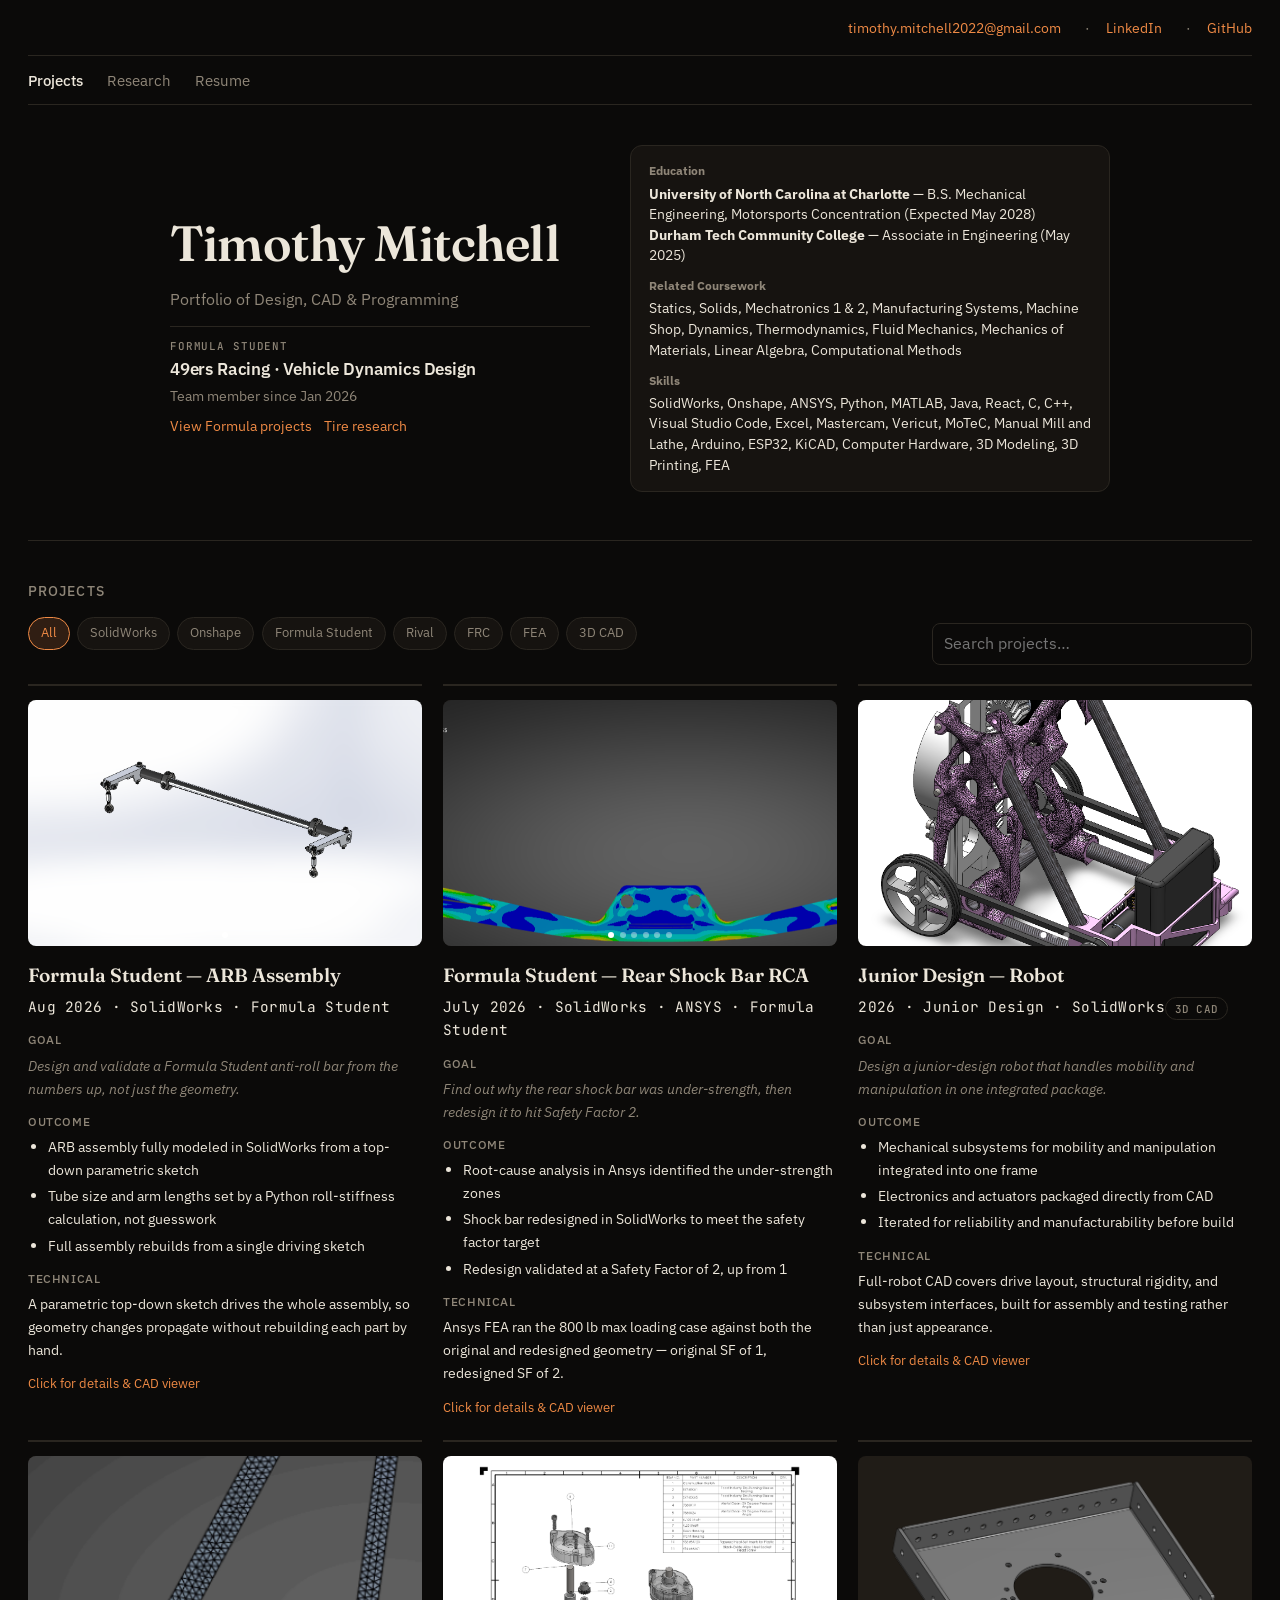
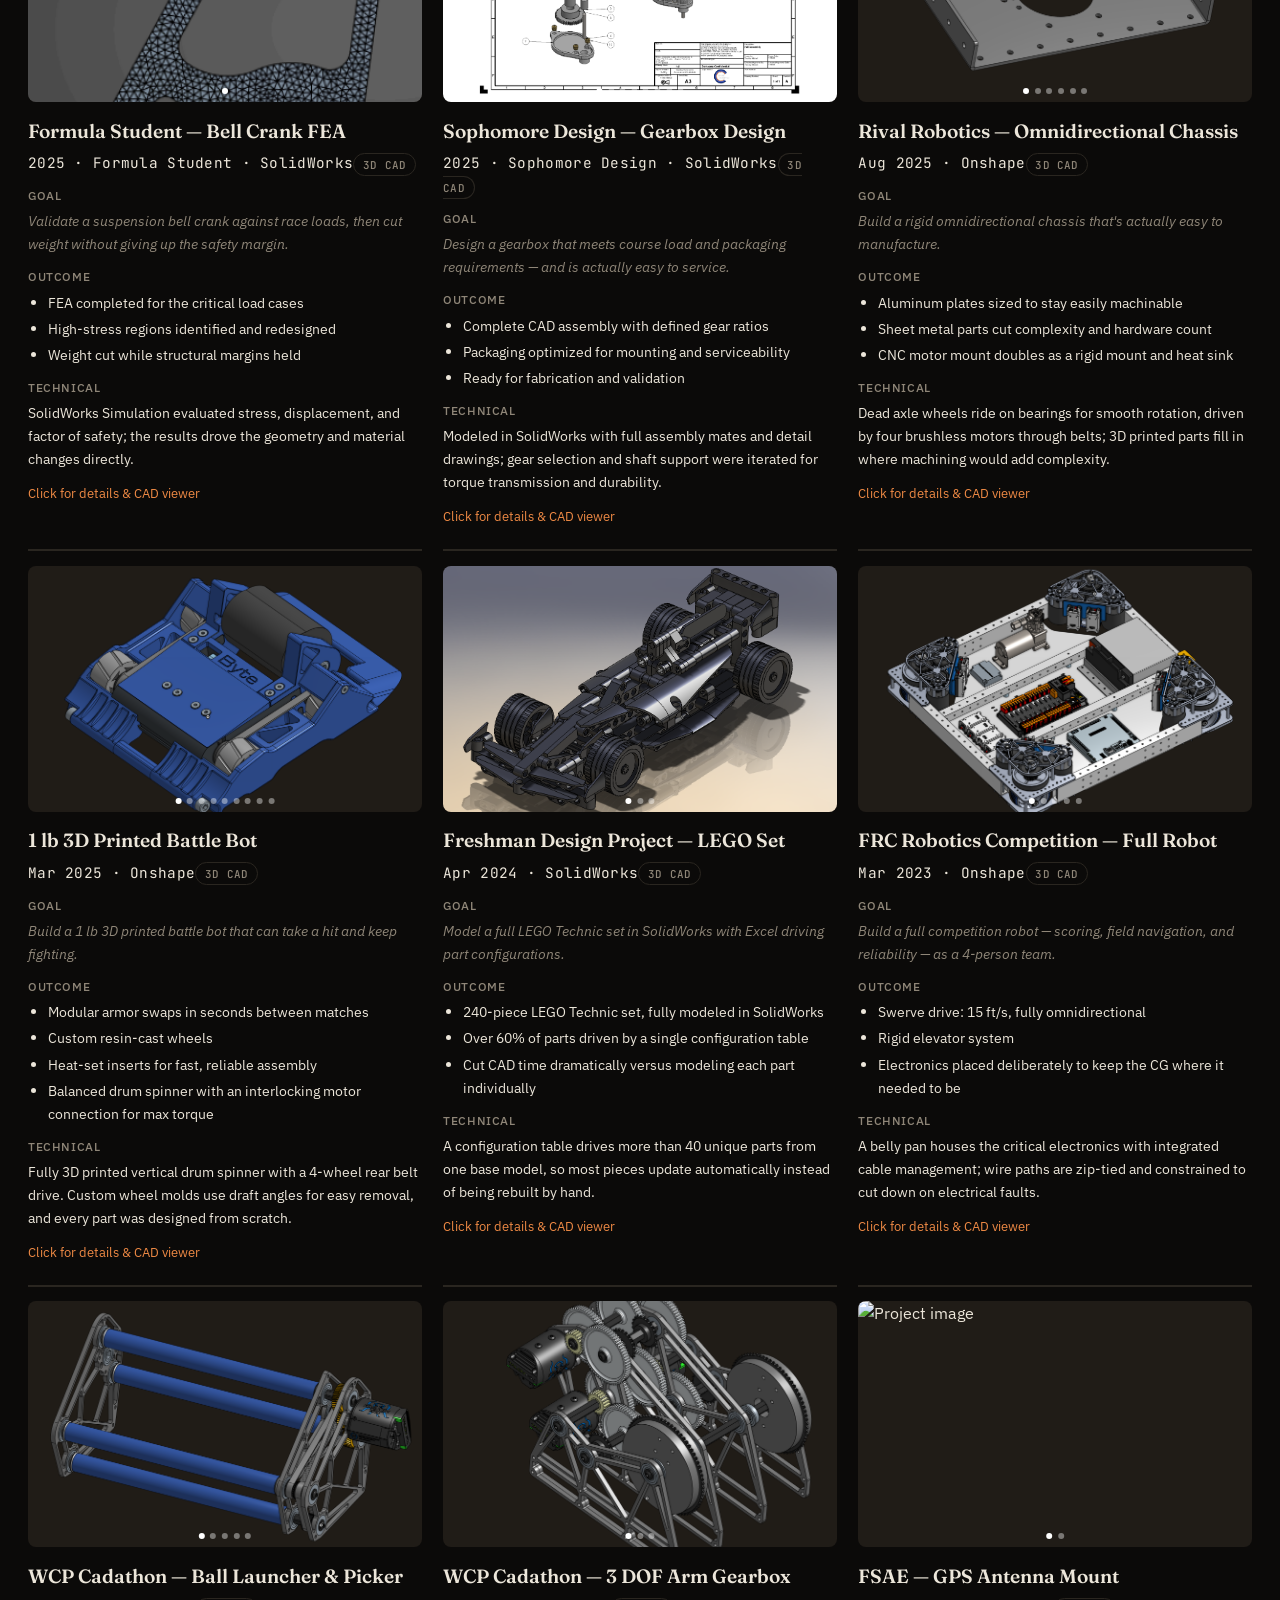
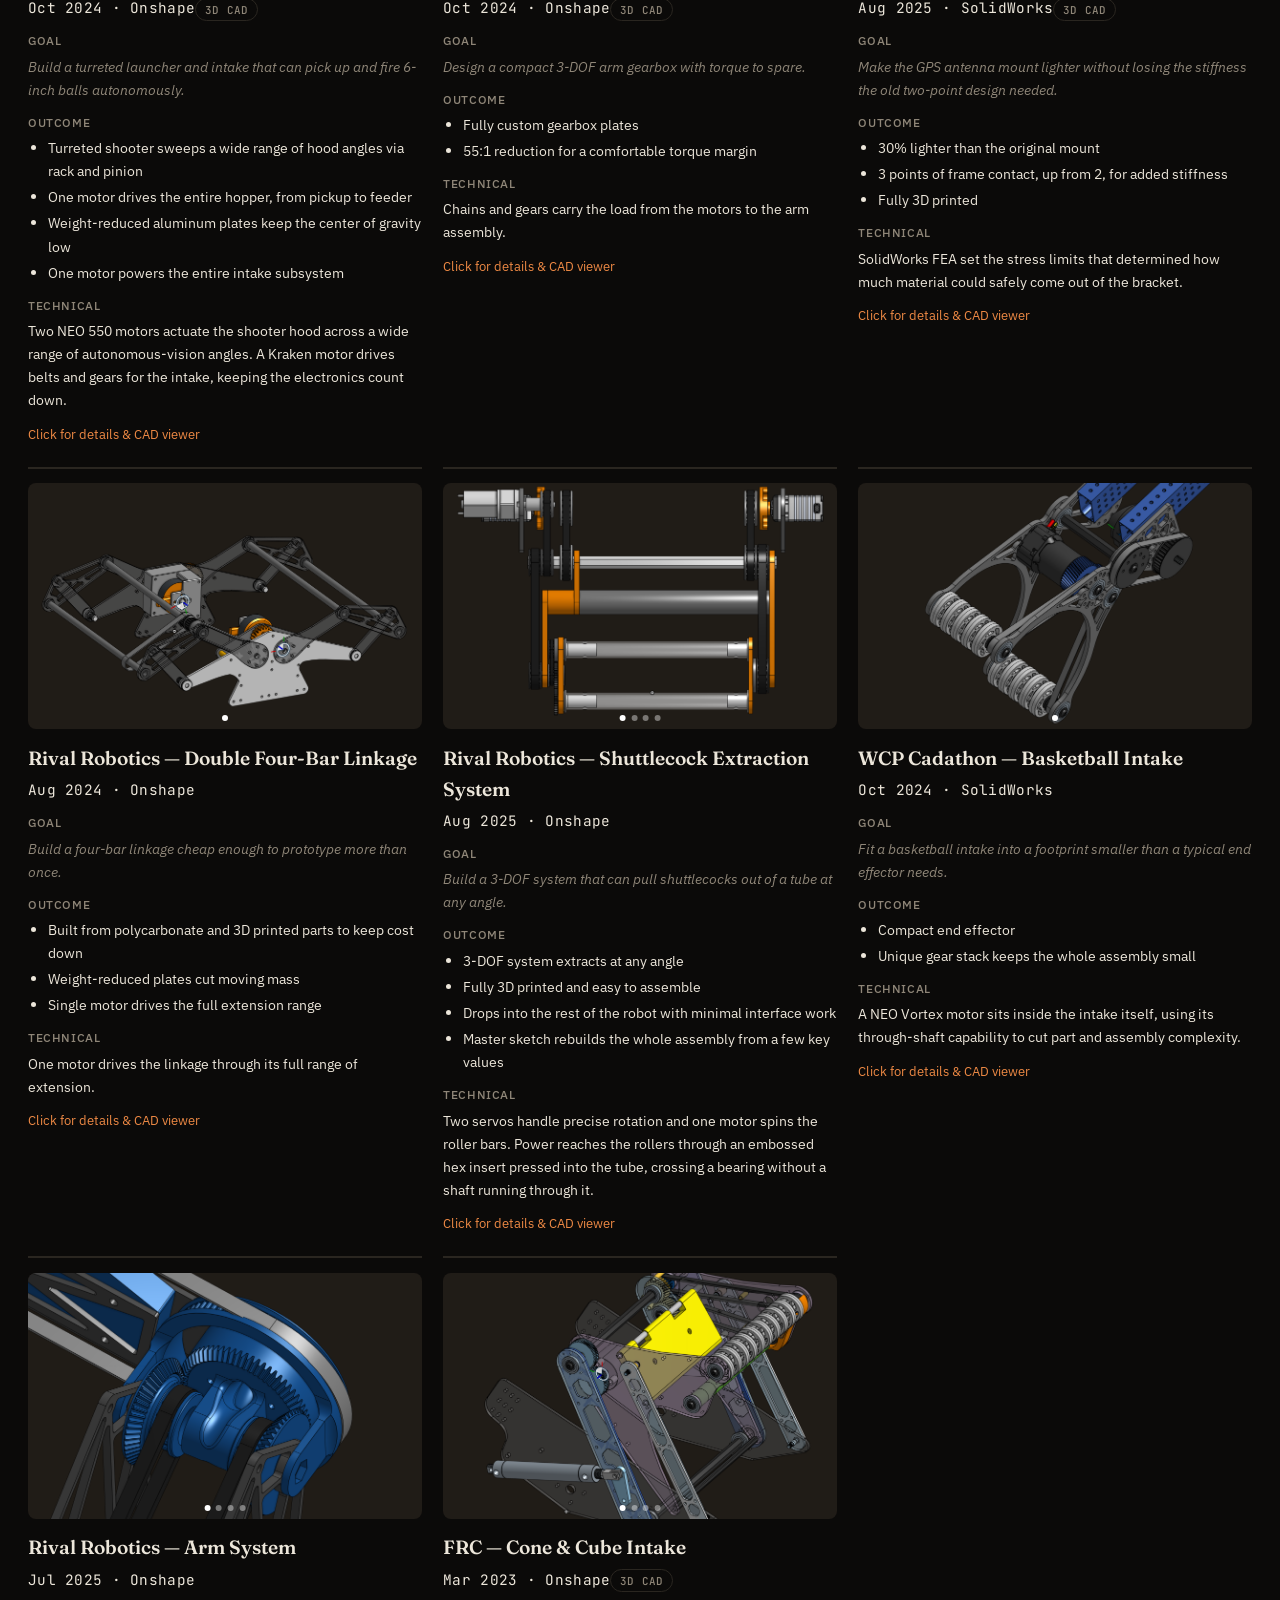
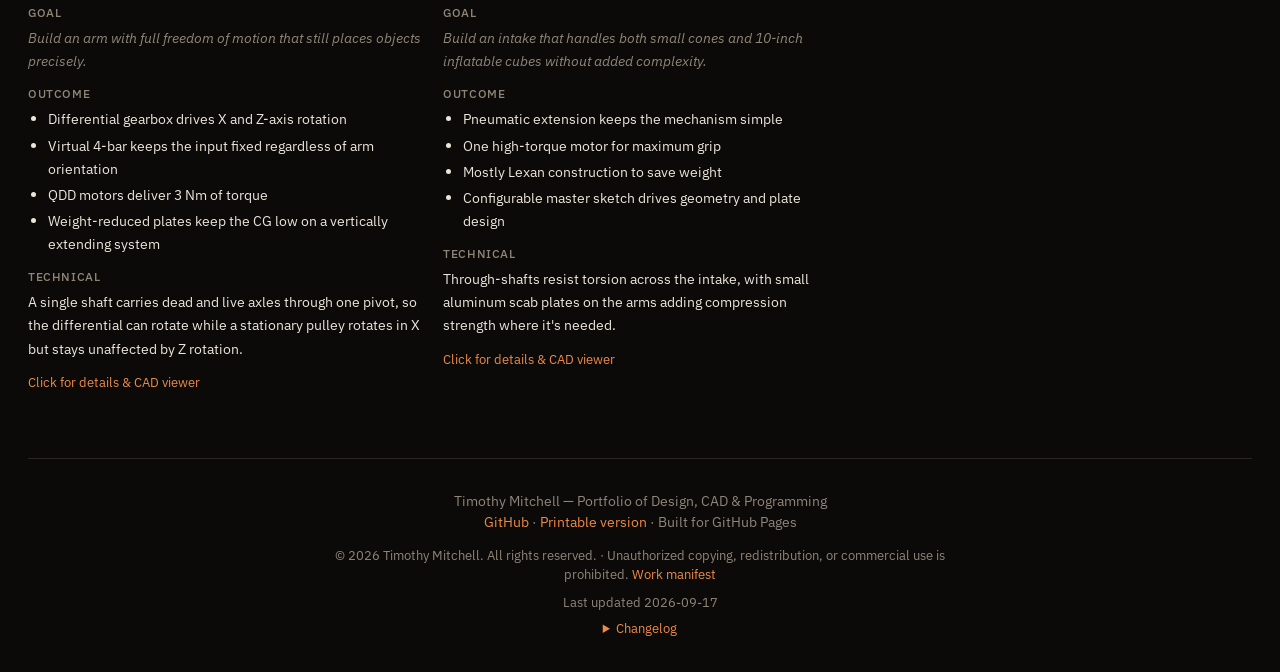
==== commit e7871c1c: "Remove featured-project block, update resume, loosen card styling - Removes the large featured-proje" ====
--- a/index.html
+++ b/index.html
@@ -129,42 +129,42 @@
     }
 
     .project {
-      background: var(--surface);
-      border: 1px solid var(--border);
-      border-radius: 12px;
-      overflow: hidden;
-      transition: border-color 0.2s, background 0.2s;
+      border-top: 2px solid var(--border);
+      padding-top: 0.9rem;
+      transition: border-color 0.2s;
       display: flex;
       flex-direction: column;
     }
 
     .project-body {
-      padding: 1.25rem 1.5rem;
+      padding: 0.85rem 0 0;
     }
 
     .project:hover {
-      border-color: var(--accent);
-      background: var(--surface-hover);
+      border-top-color: var(--accent);
+    }
+
+    .project:hover .project-title {
+      color: var(--accent);
     }
 
     .project-body .project-header {
-      display: flex;
-      flex-wrap: wrap;
-      align-items: center;
-      gap: 0.5rem 1rem;
-      margin-bottom: 0.75rem;
+      margin-bottom: 0.3rem;
     }
 
     .project-title {
       font-family: 'Fraunces', serif;
       font-size: 1.2rem;
       font-weight: 600;
-    }
-
-    .project-meta {
-      display: flex;
-      flex-wrap: wrap;
-      gap: 0.5rem;
+      transition: color 0.15s;
+    }
+
+    .project-meta-line {
+      font-family: 'JetBrains Mono', monospace;
+      font-size: 0.72rem;
+      letter-spacing: 0.02em;
+      color: var(--text-muted);
+      margin: 0 0 0.75rem;
     }
 
     .pill {
@@ -218,6 +218,7 @@
       width: 100%;
       aspect-ratio: 16 / 10;
       background: var(--surface-hover);
+      border-radius: 8px;
       overflow: hidden;
     }
 
@@ -833,64 +834,6 @@
       border-color: var(--accent);
     }
 
-    .featured-project {
-      margin: 0 0 1.25rem;
-    }
-
-    .featured-card {
-      display: grid;
-      grid-template-columns: minmax(220px, 0.9fr) minmax(0, 1.2fr);
-      gap: 1rem;
-      padding: 1rem;
-      border: 1px solid var(--border);
-      border-radius: 14px;
-      background: linear-gradient(135deg, var(--accent-soft), transparent 55%), var(--surface);
-      cursor: pointer;
-    }
-
-    .featured-card:focus-visible {
-      outline: 2px solid var(--accent);
-      outline-offset: 2px;
-    }
-
-    .featured-media {
-      aspect-ratio: 16 / 10;
-      border-radius: 10px;
-      overflow: hidden;
-      border: 1px solid var(--border);
-      background: #141210;
-    }
-
-    .featured-media img {
-      width: 100%;
-      height: 100%;
-      object-fit: cover;
-      display: block;
-    }
-
-    .featured-eyebrow {
-      margin: 0 0 0.35rem;
-      font-size: 0.72rem;
-      letter-spacing: 0.08em;
-      text-transform: uppercase;
-      color: var(--text-muted);
-    }
-
-    .featured-card h3 {
-      font-family: 'Fraunces', serif;
-      margin: 0 0 0.45rem;
-      font-size: 1.4rem;
-    }
-
-    .featured-card .goal {
-      color: var(--text-muted);
-      font-size: 0.92rem;
-    }
-
-    .featured-card .project-open-hint {
-      margin-top: 0.75rem !important;
-    }
-
     .projects-toolbar {
       display: flex;
       flex-wrap: wrap;
@@ -934,12 +877,6 @@
       margin: 0.45rem 0 0;
       padding-left: 1.1rem;
       font-size: 0.78rem;
-    }
-
-    @media (max-width: 800px) {
-      .featured-card {
-        grid-template-columns: 1fr;
-      }
     }
 
     .model-viewer-status p {
@@ -1310,13 +1247,15 @@
 
     @media (min-width: 980px) {
       .hero-grid {
-        grid-template-columns: minmax(320px, 1.15fr) minmax(420px, 540px);
-        align-items: start;
-        gap: 2rem;
+        grid-template-columns: minmax(300px, 420px) minmax(360px, 480px);
+        justify-content: center;
+        align-items: center;
+        gap: 2.5rem;
       }
 
       .hero-intro {
         padding-top: 0.35rem;
+        justify-content: center;
       }
     }
   </style>
@@ -1342,8 +1281,8 @@
           </div>
           <aside class="hero-affiliation" aria-label="Formula Student affiliation">
             <p class="hero-affiliation-kicker">Formula Student</p>
-            <p class="hero-affiliation-title">UNC Charlotte · Vehicle Dynamics</p>
-            <p class="hero-affiliation-meta">Subteam member</p>
+            <p class="hero-affiliation-title">49ers Racing · Vehicle Dynamics Design</p>
+            <p class="hero-affiliation-meta">Team member since Jan 2026</p>
             <div class="hero-affiliation-actions">
               <button type="button" data-filter-jump="formula">View Formula projects</button>
               <a href="research.html">Tire research</a>
@@ -1352,14 +1291,14 @@
         </div>
         <aside class="hero-profile" aria-label="Quick profile">
           <h2>Education</h2>
-          <p><strong>University of North Carolina at Charlotte</strong> — B.S. Mechanical Engineering (Expected Dec 2027)</p>
+          <p><strong>University of North Carolina at Charlotte</strong> — B.S. Mechanical Engineering, Motorsports Concentration (Expected May 2028)</p>
           <p><strong>Durham Tech Community College</strong> — Associate in Engineering (May 2025)</p>
 
           <h2>Related Coursework</h2>
-          <p>Statics, Solids, Mechatronics 1 &amp; 2, Manufacturing Systems, Machine Shop, Dynamics, Thermodynamics, Linear Algebra</p>
+          <p>Statics, Solids, Mechatronics 1 &amp; 2, Manufacturing Systems, Machine Shop, Dynamics, Thermodynamics, Fluid Mechanics, Mechanics of Materials, Linear Algebra, Computational Methods</p>
 
           <h2>Skills</h2>
-          <p>SolidWorks, Onshape, Python, Java, React, C, C++, Visual Studio Code, Excel, Microsoft Tools, Computer Hardware, 3D Modeling, 3D Design, Manufacturing, 3D Printing, Electronics, KiCAD</p>
+          <p>SolidWorks, Onshape, ANSYS, Python, MATLAB, Java, React, C, C++, Visual Studio Code, Excel, Mastercam, Vericut, MoTeC, Manual Mill and Lathe, Arduino, ESP32, KiCAD, Computer Hardware, 3D Modeling, 3D Printing, FEA</p>
         </aside>
       </div>
     </header>
@@ -1369,7 +1308,6 @@
         <h2>Projects</h2>
         <p id="projects-filter-count" class="projects-filter-count" hidden></p>
       </div>
-      <div id="featured-project" class="featured-project" hidden></div>
       <div class="projects-toolbar">
         <div class="project-filters" id="project-filters" role="toolbar" aria-label="Filter projects"></div>
         <label class="project-search">
@@ -1398,7 +1336,7 @@
   </script>
 
   <script type="module">
-    import { renderProjects, buildImageManifest, buildModelManifest } from "./scripts/projects.js?v=feat10";
+    import { renderProjects, buildImageManifest, buildModelManifest } from "./scripts/projects.js?v=feat11";
     import { loadProjects } from "./scripts/projects-store.js?v=feat10";
 
     const AUTO_ADVANCE_MS = 4500;
@@ -1541,7 +1479,6 @@
         const imageManifest = buildImageManifest(projects, folderImageManifest);
         const modelManifest = buildModelManifest(projects, fileModelManifest);
         initCarousels(imageManifest);
-        renderFeaturedProject(projects, imageManifest);
 
         // Bind detail-modal clicks independently of Three.js so CDN failures
         // cannot disable "Click for details".
@@ -1682,33 +1619,6 @@
           filterCountEl.textContent = visible + " shown";
         }
       }
-    }
-
-    function renderFeaturedProject(projects, imageManifest) {
-      const host = document.getElementById("featured-project");
-      if (!host) return;
-      const featured = (projects || []).find(function (project) { return project && project.featured; });
-      if (!featured) {
-        host.hidden = true;
-        host.innerHTML = "";
-        return;
-      }
-      const images = (imageManifest && imageManifest[featured.id]) || featured.images || [];
-      const img = images[0]
-        ? '<img src="' + images[0].replace(/"/g, "&quot;") + '" alt="" loading="lazy" />'
-        : "";
-      const storyLine = (featured.story && featured.story[0]) || featured.goal || "";
-      host.hidden = false;
-      host.innerHTML =
-        '<article class="featured-card" data-project="' + featured.id + '" tabindex="0" role="button" aria-label="Open featured project ' + featured.title.replace(/"/g, "&quot;") + '">' +
-          '<div class="featured-media">' + img + "</div>" +
-          "<div>" +
-            '<p class="featured-eyebrow">Featured project</p>' +
-            "<h3>" + featured.title.replace(/</g, "&lt;") + "</h3>" +
-            '<p class="goal">' + storyLine.replace(/</g, "&lt;") + "</p>" +
-            '<p class="project-open-hint">Open details, CAD viewer &amp; downloads</p>' +
-          "</div>" +
-        "</article>";
     }
 
     function initSiteMeta() {
